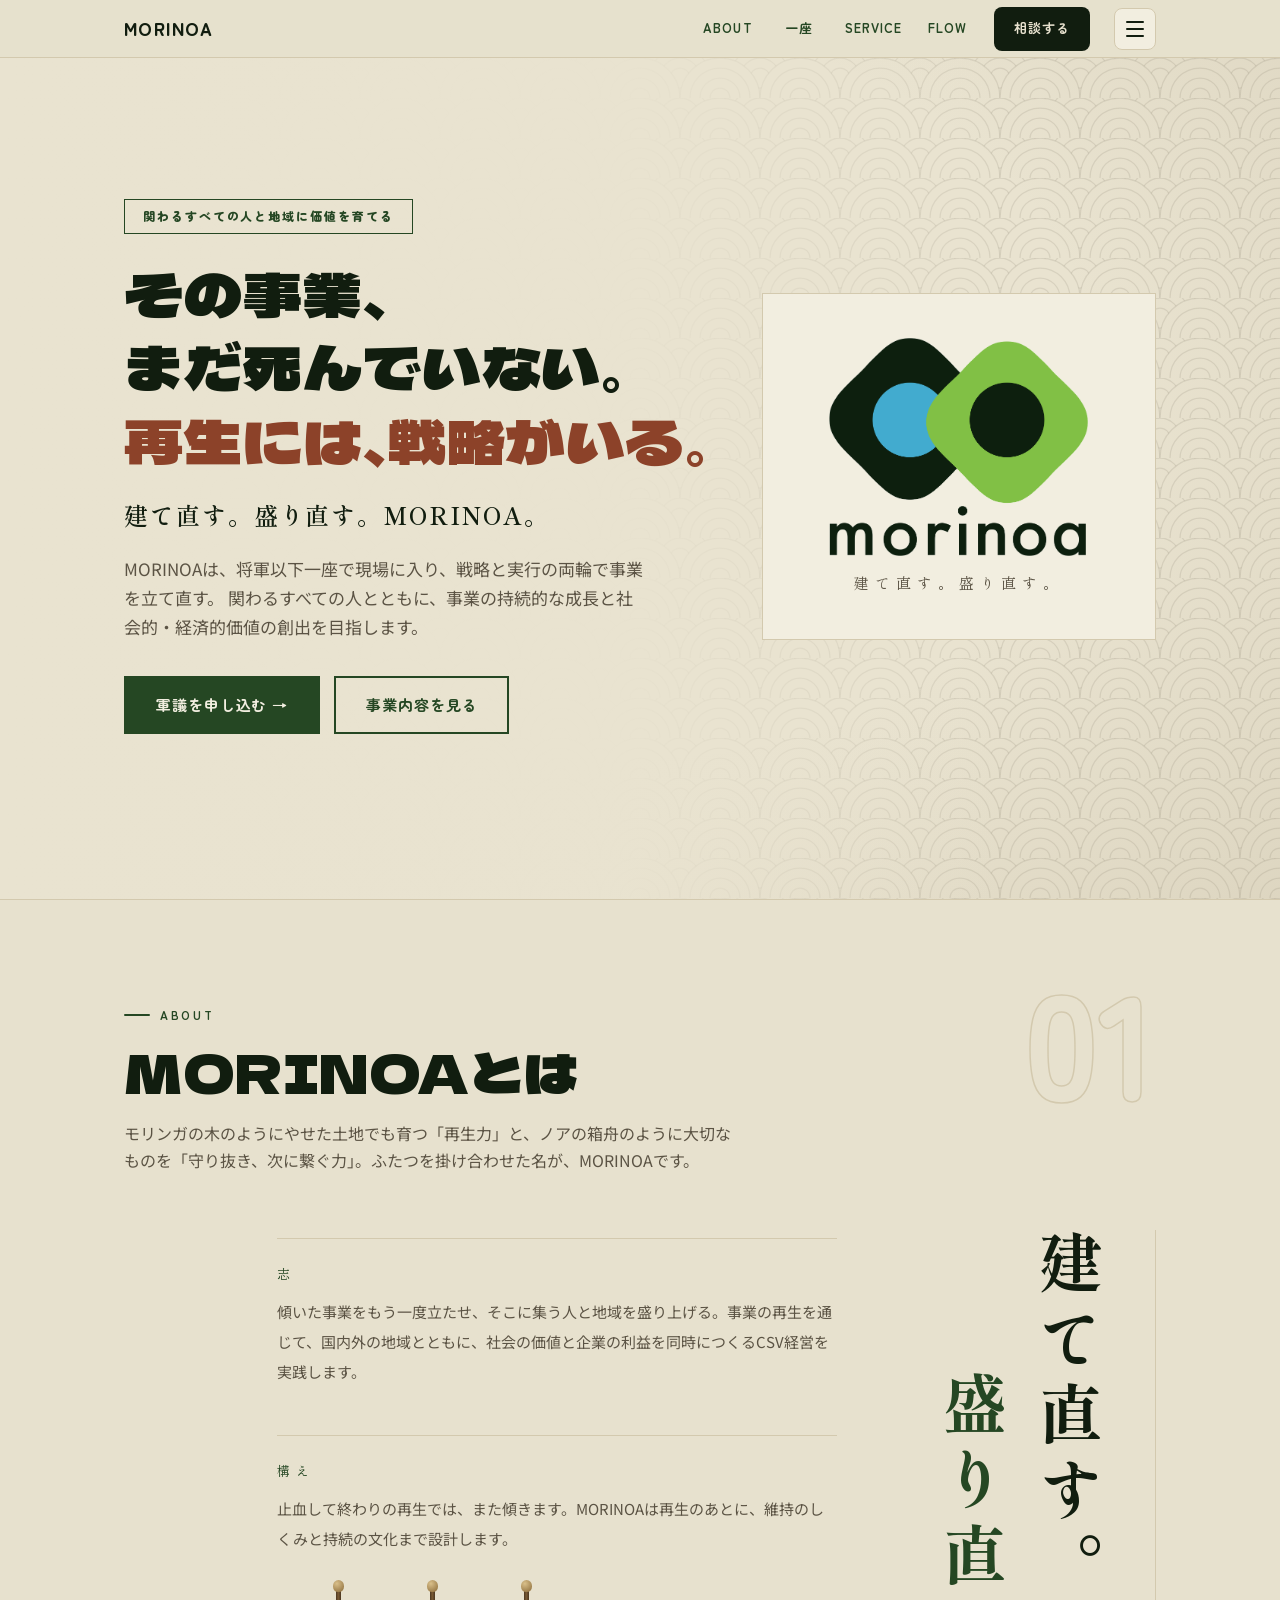
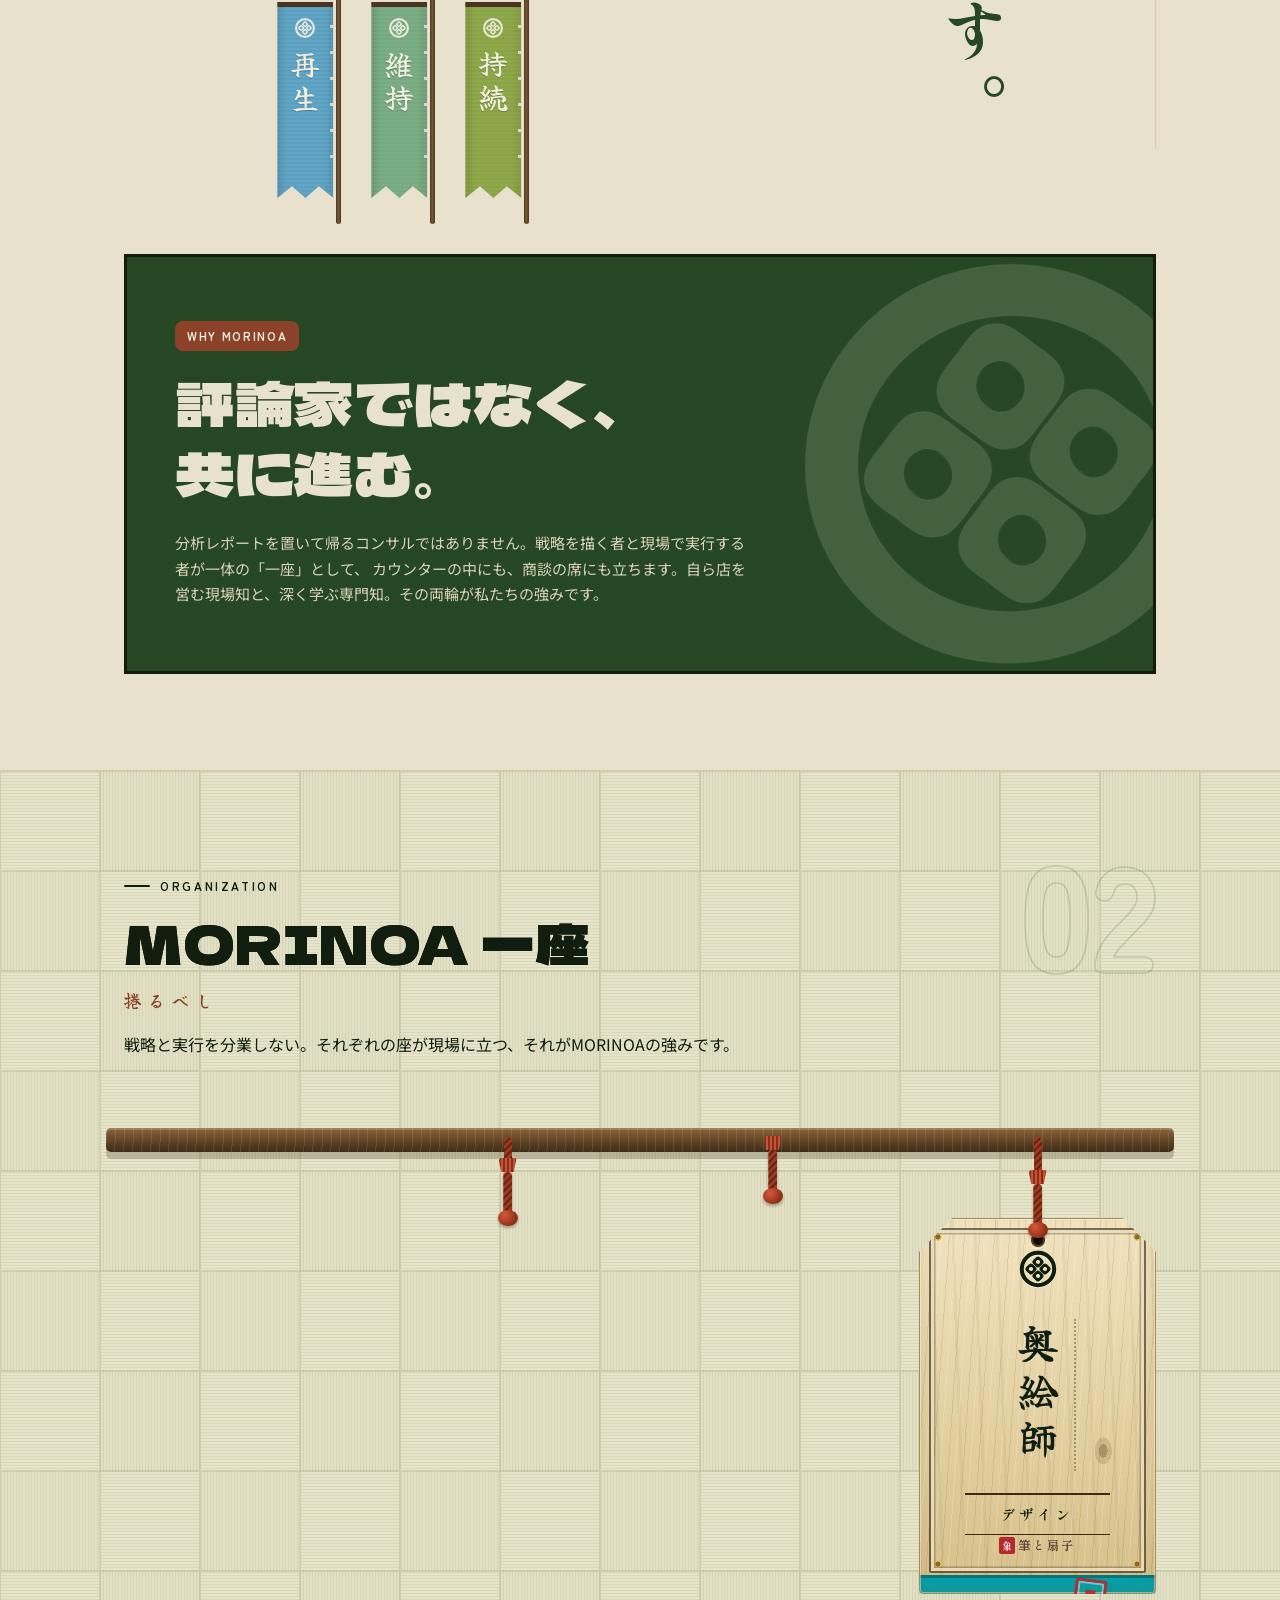
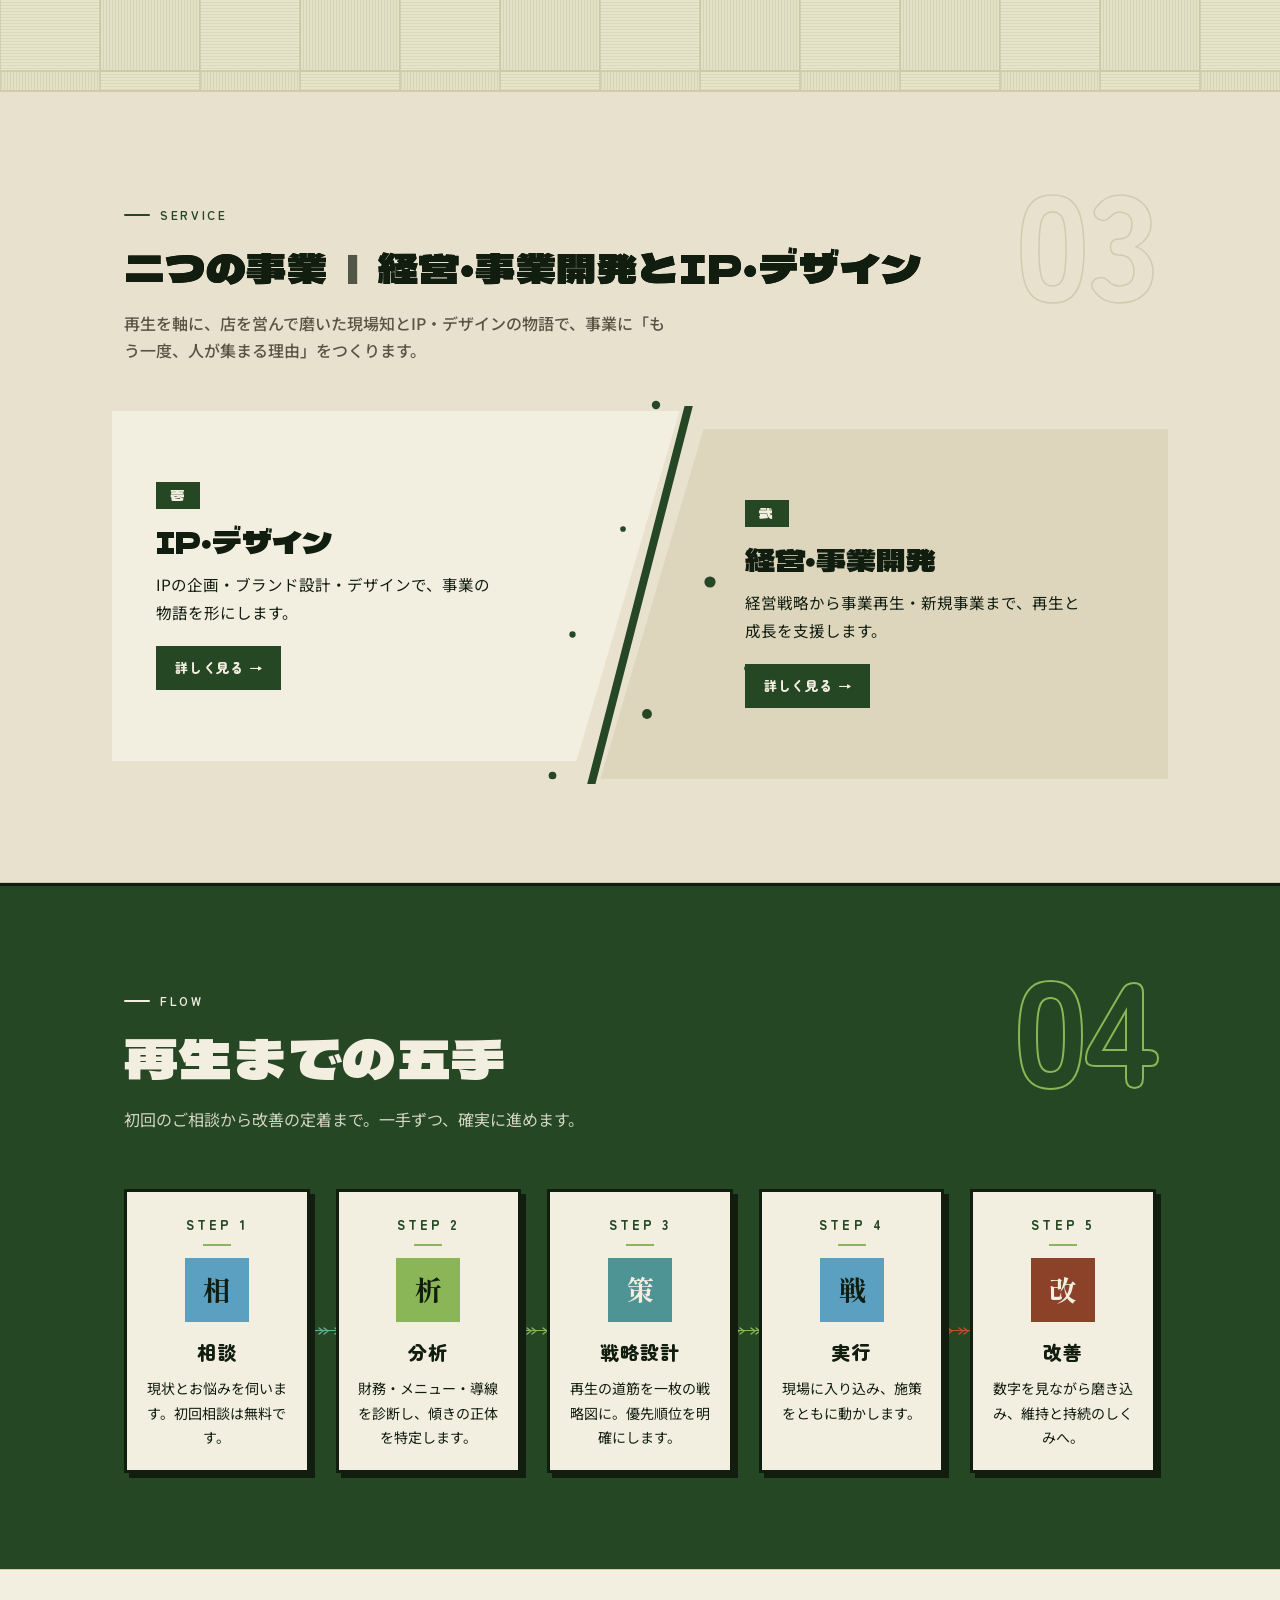
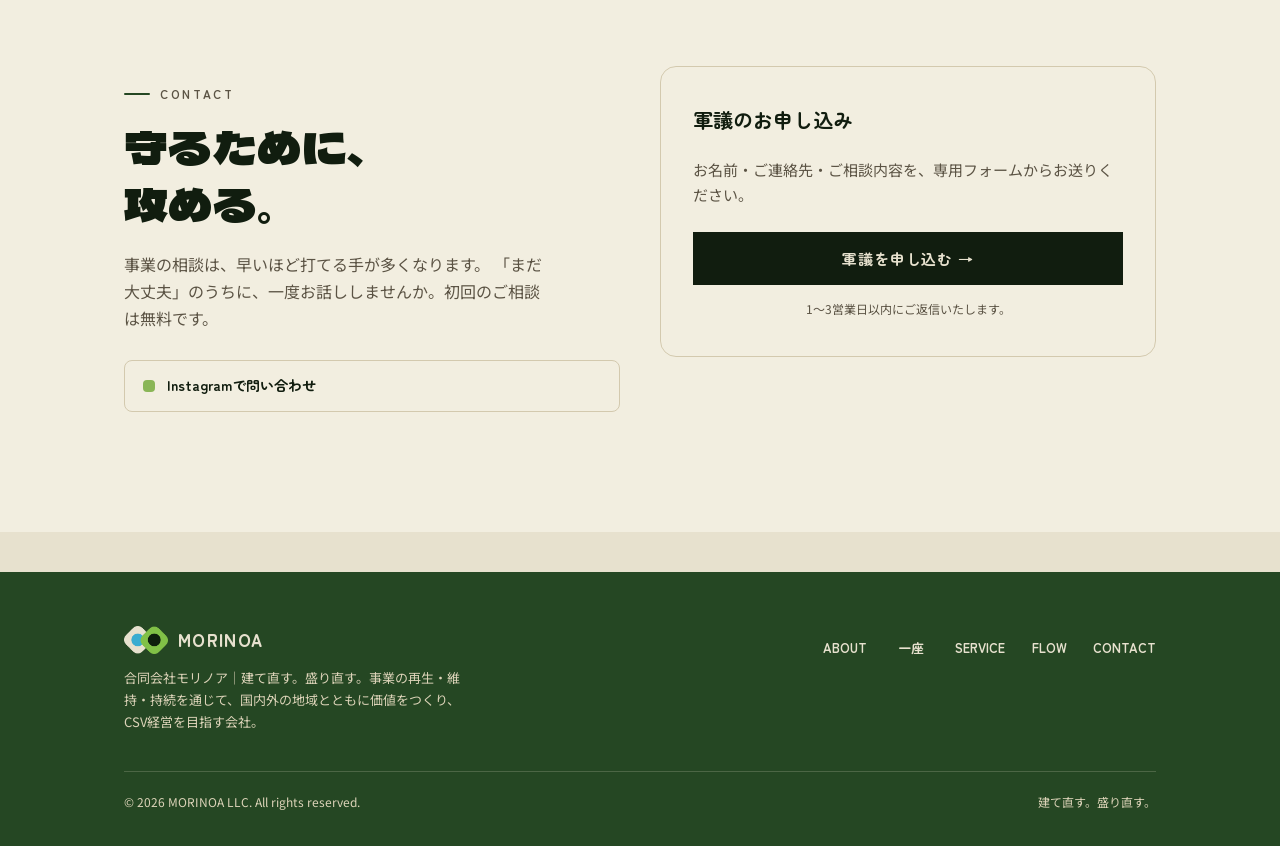
==== index.html @ 3ccbc32a "Top hero: tag shortened to one line, mobile text up 0.5cm Co-Authored-By: Claude Sonnet 5.5 <noreply" ====
<!DOCTYPE html>
<html lang="ja">
<head>
<meta charset="UTF-8">
<meta name="viewport" content="width=device-width, initial-scale=1.0">
<title>MORINOA｜建て直す。盛り直す。— 事業再生とCSV経営の一座</title>
<meta name="description" content="MORINOA（モリノア）は、事業の再生・維持・持続を通じて、国内外の地域とともに価値をつくり、CSV経営を目指す会社。経営・事業開発とIP・デザインの二つの事業を展開します。">
<link rel="canonical" href="https://morinoa.com/">
<meta property="og:type" content="website">
<meta property="og:site_name" content="MORINOA">
<meta property="og:locale" content="ja_JP">
<meta property="og:url" content="https://morinoa.com/">
<meta property="og:title" content="MORINOA｜建て直す。盛り直す。— 事業再生とCSV経営の一座">
<meta property="og:description" content="MORINOA（モリノア）は、事業の再生・維持・持続を通じて、国内外の地域とともに価値をつくり、CSV経営を目指す会社。経営・事業開発とIP・デザインの二つの事業を展開します。">
<meta property="og:image" content="https://morinoa.com/ogp.png">
<meta property="og:image:width" content="1200">
<meta property="og:image:height" content="630">
<meta property="og:image:alt" content="MORINOAのロゴ｜建て直す。盛り直す。">
<meta name="twitter:card" content="summary_large_image">
<meta name="twitter:title" content="MORINOA｜建て直す。盛り直す。— 事業再生とCSV経営の一座">
<meta name="twitter:description" content="MORINOA（モリノア）は、事業の再生・維持・持続を通じて、国内外の地域とともに価値をつくり、CSV経営を目指す会社。経営・事業開発とIP・デザインの二つの事業を展開します。">
<meta name="twitter:image" content="https://morinoa.com/ogp.png">
<link rel="icon" href="favicon.ico" sizes="any">
<link rel="icon" type="image/png" sizes="32x32" href="favicon-32.png">
<link rel="apple-touch-icon" href="apple-touch-icon.png">
<link rel="preconnect" href="https://fonts.googleapis.com">
<link rel="preconnect" href="https://fonts.gstatic.com" crossorigin>
<link href="https://fonts.googleapis.com/css2?family=Shippori+Mincho:wght@500;600;700;800&family=Zen+Maru+Gothic:wght@500;700;900&family=Noto+Sans+JP:wght@400;500;700&family=Yuji+Syuku&family=Dela+Gothic+One&display=swap" rel="stylesheet">
<link rel="stylesheet" href="css/style.css?v=20261029b">
<link rel="stylesheet" href="css/motion.css?v=20261029b">
<link rel="stylesheet" href="css/poster.css?v=20261109d">
<link rel="stylesheet" href="css/novel.css?v=20261109c">
<link rel="stylesheet" href="css/maku.css?v=20261109a">
<link rel="stylesheet" href="css/fuda.css?v=20261109c"><link rel="stylesheet" href="css/wapop.css?v=20261109z">
<script type="application/ld+json">
{
  "@context": "https://schema.org",
  "@graph": [
    {
      "@type": "Organization",
      "@id": "https://morinoa.com/#organization",
      "name": "MORINOA",
      "alternateName": ["合同会社モリノア", "MORINOA LLC", "モリノア"],
      "url": "https://morinoa.com/",
      "logo": "https://morinoa.com/morinoa_logo.png",
      "image": "https://morinoa.com/ogp.png",
      "slogan": "建て直す。盛り直す。",
      "description": "事業の再生・維持・持続を通じて、国内外の地域とともに価値をつくり、CSV経営を目指す会社。",
      "email": "info@morinoa.com",
      "sameAs": ["https://www.instagram.com/morinoa.ip/"],
      "contactPoint": {"@type": "ContactPoint", "contactType": "customer service", "url": "https://forms.gle/eSTg1UBF56mVySoMA", "availableLanguage": ["ja"]}
    },
    {
      "@type": "WebSite",
      "@id": "https://morinoa.com/#website",
      "url": "https://morinoa.com/",
      "name": "MORINOA",
      "inLanguage": "ja",
      "publisher": {"@id": "https://morinoa.com/#organization"}
    }
  ]
}
</script>
<style id="hero-fit">@media(min-width:821px){.hero{min-height:calc(100svh - 58px);display:flex;align-items:center;box-sizing:border-box;padding:0 0 24px;}.hero>*{width:100%;}header .nav{height:57px;}header.scrolled .nav{height:48px;}}@media(max-width:820px){.hero-grid>div:first-child{margin-top:-19px;}}.tag-br{display:none;}@media(max-width:820px){.tag-br{display:inline;}.hero-tag{letter-spacing:.06em;line-height:1.7;}}</style>
</head>
<body>
<svg width="0" height="0" style="position:absolute" aria-hidden="true" focusable="false"><defs>
<filter id="print" x="-4%" y="-6%" width="108%" height="112%" color-interpolation-filters="sRGB">
<feTurbulence type="fractalNoise" baseFrequency=".035" numOctaves="2" seed="3" result="warp"/>
<feDisplacementMap in="SourceGraphic" in2="warp" scale="4" xChannelSelector="R" yChannelSelector="G" result="rough"/>
<feTurbulence type="fractalNoise" baseFrequency=".9" numOctaves="1" seed="8" result="spk"/>
<feColorMatrix in="spk" type="matrix" values="0 0 0 0 0  0 0 0 0 0  0 0 0 0 0  14 0 0 0 -4.6" result="holes"/>
<feComposite in="rough" in2="holes" operator="in"/>
</filter></defs></svg>

<div class="rail" aria-hidden="true">建て直す。盛り直す。　MORINOA</div>

<!-- ============ HEADER ============ -->
<header>
  <div class="wrap nav">
    <a class="brand" href="#top" aria-label="MORINOA トップへ">
      <span class="brand-name">MORINOA</span>
    </a>
    <ul class="nav-links">
      <li><a href="#about">ABOUT</a></li>
      <li><a href="#org">一座</a></li>
      <li><a href="#service">SERVICE</a></li>
      <li><a href="#flow">FLOW</a></li>
      <li class="cta-li"><a class="nav-cta" href="#contact">相談する</a></li>
      <li class="menu-li"><button class="menu-btn" type="button" aria-label="メニューを開く" aria-expanded="false" aria-controls="site-menu"><span></span><span></span><span></span></button></li>
    </ul>
  </div>
  <nav class="site-menu" id="site-menu" aria-label="サイトメニュー" hidden>
    <div class="wrap site-menu-inner">
      <div class="menu-col">
        <p class="menu-head">MORINOA</p>
        <a href="#top">TOP</a>
        <a href="#about">MORINOAとは</a>
        <a href="#org">一座</a>
        <a href="#flow">再生までの五手</a>
        <a href="#contact">ご相談・お問い合わせ</a>
      </div>
      <div class="menu-col">
        <p class="menu-head">事業</p>
        <a href="service-ip.html"><span class="menu-num">壱</span>IP・デザイン</a>
        <a href="service-support.html"><span class="menu-num">弐</span>経営・事業開発</a>
      </div>
      <div class="menu-col">
        <p class="menu-head">つながる</p>
        <a href="https://forms.gle/eSTg1UBF56mVySoMA">軍議を申し込む →</a>
        <a href="https://www.instagram.com/morinoa.ip/" target="_blank" rel="noopener">Instagram</a>
      </div>
    </div>
  </nav>
</header>

<main id="top">

<!-- ============ HERO ============ -->
<section class="hero">
  <div class="wrap hero-grid">
    <div>
      <span class="hero-tag">関わるすべての人と地域に価値を育てる</span>
      <h1>その事業、<br>まだ死んでいない。<br><span class="em">再生には、戦略がいる。</span></h1>
      <p class="hero-motto">建て直す。盛り直す。MORINOA。</p>
      <p class="hero-sub">
        MORINOAは、将軍以下一座で現場に入り、戦略と実行の両輪で事業を立て直す。
        関わるすべての人とともに、事業の持続的な成長と社会的・経済的価値の創出を目指します。
      </p>
      <div class="hero-actions">
        <a class="btn btn-primary" href="#contact">軍議を申し込む →</a>
        <a class="btn btn-secondary" href="#service">事業内容を見る</a>
      </div>
    </div>
    <div class="hero-logo reveal">
      <!-- ▼▼ ロゴ差し替え箇所 ▼▼
           同じフォルダに「morinoa_logo.png」（.svg / .jpg でも可。その場合は下のsrcを変更）を
           置くと、自動でロゴ画像が表示されます。 -->
      <img class="logo-img" src="morinoa_logo.png" alt="MORINOA ロゴ"
           onerror="this.style.display='none';document.getElementById('logo-ph').style.display='flex';">
      <div id="logo-ph" class="logo-ph" style="display:none;">
        <span>ロゴ画像をここに配置<br><small>morinoa_logo.png を同じフォルダへ</small></span>
      </div>
      <!-- ▲▲ ロゴ差し替え箇所 ▲▲ -->
      <p class="hero-name-jp">建て直す。盛り直す。</p>
    </div>
  </div>
</section>
<!-- ▼ AIチャットボット設置予定（無料診断の代わりに質問に答える窓口） -->


<!-- ============ ABOUT ============ -->
<section id="about">
  <div class="wrap">
    <div class="sec-head">
      <p class="sec-label">ABOUT</p>
      <h2 class="sec-title">MORINOAとは</h2>
      <p class="sec-lead">モリンガの木のようにやせた土地でも育つ「再生力」と、ノアの箱舟のように大切なものを「守り抜き、次に繋ぐ力」。ふたつを掛け合わせた名が、MORINOAです。</p>
    </div>
    <div class="about-tate tate-right">
      <h3 class="tate-copy reveal" aria-label="建て直す。盛り直す。">
        <span>建て直す。</span><span>盛り直す。</span>
      </h3>
      <div class="tate-body">
        <div class="tate-block reveal">
          <p class="tate-kicker">志</p>
          <p>傾いた事業をもう一度立たせ、そこに集う人と地域を盛り上げる。事業の再生を通じて、国内外の地域とともに、社会の価値と企業の利益を同時につくるCSV経営を実践します。</p>
        </div>
        <div class="tate-block reveal">
          <p class="tate-kicker">構え</p>
          <p>止血して終わりの再生では、また傾きます。MORINOAは再生のあとに、維持のしくみと持続の文化まで設計します。</p>
          <ol class="tate-trio">
            <li><span class="hata"><i aria-hidden="true"></i><b>再生</b></span></li>
            <li><span class="hata"><i aria-hidden="true"></i><b>維持</b></span></li>
            <li><span class="hata"><i aria-hidden="true"></i><b>持続</b></span></li>
          </ol>
        </div>
      </div>
    </div>
    <div class="about-grid">
      <div class="card about-card card-dark why-card reveal">
        <div class="why-text">
          <div class="label-row"><span class="hanko">WHY MORINOA</span></div>
          <h3 style="color:var(--base);">評論家ではなく、<br>共に進む。</h3>
          <p class="caption" style="font-size:15px;">
            分析レポートを置いて帰るコンサルではありません。戦略を描く者と現場で実行する者が一体の「一座」として、
            カウンターの中にも、商談の席にも立ちます。自ら店を営む現場知と、深く学ぶ専門知。その両輪が私たちの強みです。
          </p>
        </div>
        <img class="why-kamon" src="kamon-cream.png" alt="MORINOAの家紋">
      </div>
    </div>
  </div>
</section>

<!-- ============ ORGANIZATION 一座 ============ -->
<section id="org" style="background:var(--cream);border-top:1px solid var(--line);border-bottom:1px solid var(--line);">
  <div class="wrap">
    <div class="sec-head">
      <p class="sec-label">ORGANIZATION</p>
      <h2 class="sec-title">MORINOA 一座</h2>
      <p class="mekuru">捲るべし</p>
      <p class="sec-lead">戦略と実行を分業しない。それぞれの座が現場に立つ、それがMORINOAの強みです。</p>
    </div>
    <div class="org-grid">

      <!-- 将軍：兜 -->
      <div class="org-card fuda has-back reveal" role="button" tabindex="0" aria-pressed="false" aria-label="将軍の名札。押すと本人の写真に切り替わります">
        <span class="fuda-himo" aria-hidden="true"></span>
        <div class="fuda-inner">
          <div class="fuda-face front">
            <img class="kamon" src="kamon.svg" alt="" aria-hidden="true">
            <div class="org-title">将軍</div>
            <div class="org-role">代表</div>
            <div class="org-item">兜</div>
          </div>
          <div class="fuda-face back">
            <!-- ▼ 本人の写真（宣材写真）：member-shogun.jpg を差し替え -->
            <img src="member-shogun.jpg" alt="将軍 西出 航一">
            <div class="fuda-name"><b>西出 航一</b><small>KOICHI NISHIDE</small></div>
          </div>
        </div>
      </div>

      <!-- 大老：軍配 -->
      <div class="org-card fuda has-back reveal" role="button" tabindex="0" aria-pressed="false" aria-label="大老の名札。押すと本人の写真に切り替わります">
        <span class="fuda-himo" aria-hidden="true"></span>
        <div class="fuda-inner">
          <div class="fuda-face front">
            <img class="kamon" src="kamon.svg" alt="" aria-hidden="true">
            <div class="org-title">大老</div>
            <div class="org-role">戦略</div>
            <div class="org-item">軍配</div>
          </div>
          <div class="fuda-face back">
            <!-- ▼ 本人の写真（宣材写真）：member-tairo.jpg を差し替え -->
            <img src="member-tairo.jpg" alt="大老 大家 颯">
            <div class="fuda-name"><b>大家 颯</b><small>SOU DAIKE</small></div>
          </div>
        </div>
      </div>

      <!-- 老中：印籠 -->
      <div class="org-card fuda reveal">
        <span class="fuda-himo" aria-hidden="true"></span>
        <div class="fuda-inner">
          <div class="fuda-face front">
            <img class="kamon" src="kamon.svg" alt="" aria-hidden="true">
            <div class="org-title">老中</div>
            <div class="org-role">分析</div>
            <div class="org-item">印籠</div>
          </div>
        </div>
      </div>

      <!-- 奥絵師：筆と扇子 -->
      <div class="org-card fuda reveal">
        <span class="fuda-himo" aria-hidden="true"></span>
        <div class="fuda-inner">
          <div class="fuda-face front">
            <img class="kamon" src="kamon.svg" alt="" aria-hidden="true">
            <div class="org-title">奥絵師</div>
            <div class="org-role">デザイン</div>
            <div class="org-item">筆と扇子</div>
          </div>
        </div>
      </div>

    </div>
  </div>
</section>

<!-- ============ SERVICE ============ -->
<section id="service" class="grain">
  <div class="wrap">
    <div class="sec-head">
      <p class="sec-label">SERVICE</p>
      <h2 class="sec-title">二つの事業<span class="bar-sep">｜</span><span class="nb">経営・事業開発と</span><span class="nb">IP・デザイン</span></h2>
      <p class="sec-lead">再生を軸に、店を営んで磨いた現場知とIP・デザインの物語で、事業に「もう一度、人が集まる理由」をつくります。</p>
    </div>
    <div class="slash">
      <a class="slash-card a" href="service-ip.html">
        <span class="svc-num" aria-label="01">壱</span>
        <h3>IP・デザイン</h3>
        <p>IPの企画・ブランド設計・デザインで、事業の物語を形にします。</p>
        <span class="svc-more">詳しく見る →</span>
      </a>
      <a class="slash-card b" href="service-support.html">
        <span class="svc-num" aria-label="02">弐</span>
        <h3>経営・事業開発</h3>
        <p>経営戦略から事業再生・新規事業まで、再生と成長を支援します。</p>
        <span class="svc-more">詳しく見る →</span>
      </a>
      <svg class="slash-cut" viewBox="0 0 100 100" preserveAspectRatio="none" aria-hidden="true"><path d="M55 -3 L45 103" pathLength="100"/></svg>
      <i class="drop d1"></i><i class="drop d2"></i><i class="drop d3"></i><i class="drop d4"></i><i class="drop d5"></i><i class="drop d6"></i><i class="drop d7"></i>
    </div>
  </div>
</section>

<!-- ============ FLOW ============ -->
<section id="flow">
  <div class="wrap">
    <div class="sec-head">
      <p class="sec-label">FLOW</p>
      <h2 class="sec-title">再生までの五手</h2>
      <p class="sec-lead">初回のご相談から改善の定着まで。一手ずつ、確実に進めます。</p>
    </div>
    <div class="flow-grid">
      <div class="step reveal">
        <span class="step-num">STEP 1</span>
        <div class="step-kanji">相</div>
        <h3>相談</h3>
        <p>現状とお悩みを伺います。初回相談は無料です。</p>
      </div>
      <div class="step reveal">
        <span class="step-num">STEP 2</span>
        <div class="step-kanji">析</div>
        <h3>分析</h3>
        <p>財務・メニュー・導線を診断し、傾きの正体を特定します。</p>
      </div>
      <div class="step reveal">
        <span class="step-num">STEP 3</span>
        <div class="step-kanji">策</div>
        <h3>戦略設計</h3>
        <p>再生の道筋を一枚の戦略図に。優先順位を明確にします。</p>
      </div>
      <div class="step reveal">
        <span class="step-num">STEP 4</span>
        <div class="step-kanji">戦</div>
        <h3>実行</h3>
        <p>現場に入り込み、施策をともに動かします。</p>
      </div>
      <div class="step reveal">
        <span class="step-num">STEP 5</span>
        <div class="step-kanji">改</div>
        <h3>改善</h3>
        <p>数字を見ながら磨き込み、維持と持続のしくみへ。</p>
      </div>
    </div>
  </div>
</section>

<!-- ============ CONTACT ============ -->
<section id="contact" class="contact" style="background:var(--cream);border-top:1px solid var(--line);">
  <div class="wrap contact-grid">
    <div class="contact-copy">
      <p class="sec-label">CONTACT</p>
      <h2 class="display">守るために、<br>攻める。</h2>
      <p>
        事業の相談は、早いほど打てる手が多くなります。
        「まだ大丈夫」のうちに、一度お話ししませんか。初回のご相談は無料です。
      </p>
      <div class="socials">
        <a class="social" href="https://www.instagram.com/morinoa.ip/" target="_blank" rel="noopener" aria-label="Instagramで問い合わせ"><span class="dot"></span>Instagramで問い合わせ</a>
      </div>
    </div>
    <div class="form-card reveal">
      <p class="h3">軍議のお申し込み</p>
      <p style="color:var(--sub);font-size:15px;margin-bottom:24px;">お名前・ご連絡先・ご相談内容を、専用フォームからお送りください。</p>
      <!-- ▼ GoogleフォームのURLに差し替え -->
      <a class="btn btn-primary" id="gunji-form" href="https://forms.gle/eSTg1UBF56mVySoMA">軍議を申し込む →</a>
      <p class="form-note">1〜3営業日以内にご返信いたします。</p>
    </div>
  </div>
</section>

</main>

<!-- ============ FOOTER ============ -->
<footer>
  <div class="wrap">
    <div class="foot-grid">
      <div>
        <div class="foot-brand">
          <img src="logo-mark-light.png" alt="" aria-hidden="true">
          <span>MORINOA</span>
        </div>
        <p class="foot-copy">合同会社モリノア｜建て直す。盛り直す。事業の再生・維持・持続を通じて、国内外の地域とともに価値をつくり、CSV経営を目指す会社。</p>
      </div>
      <ul class="foot-links">
        <li><a href="#about">ABOUT</a></li>
        <li><a href="#org">一座</a></li>
        <li><a href="#service">SERVICE</a></li>
        <li><a href="#flow">FLOW</a></li>
        <li><a href="#contact">CONTACT</a></li>
      </ul>
    </div>
    <div class="foot-bottom">
      <span>© 2026 MORINOA LLC. All rights reserved.</span>
      <span>建て直す。盛り直す。</span>
    </div>
  </div>
</footer>

<script src="js/train.js?v=20261109a"></script>
<script src="js/main.js?v=20261029b"></script>
<script src="js/motion.js?v=20261029b"></script>
<script src="js/hero-rubber.js?v=20261109c"></script>
</body>
</html>
---- css/style.css ----
/* ============================================================
   MORINOA Design System Ver.0.1
   base #E7E1CE / cream #F2EEE0 / ink #111D0F
   avocado #8AB657 / sora #5BA0C1 / shu #8C4229 (限定使用)
   forest #254723 / teal #4E9495 / sub #5B5344
   line #D3C9AE / sand #DCD3B8
   ============================================================ */
:root{
  --base:#E7E1CE;
  --cream:#F2EEE0;
  --ink:#111D0F;
  --avocado:#8AB657;
  --sora:#5BA0C1;
  --sub:#5B5344;
  --forest:#254723;
  --teal:#4E9495;
  --shu:#8C4229;
  --line:#D3C9AE;
  --sand:#DCD3B8;
  --mincho:'Shippori Mincho',serif;
  --maru:'Zen Maru Gothic',sans-serif;
  --sans:'Noto Sans JP',sans-serif;
}
*{margin:0;padding:0;box-sizing:border-box;}
html{scroll-behavior:smooth;}
body{
  background:var(--base);
  color:var(--ink);
  font-family:var(--sans);
  font-size:16px;
  line-height:1.7;
  -webkit-font-smoothing:antialiased;
}
/* 茶殻再生紙のグレイン質感 */
body::before{
  content:"";
  position:fixed;inset:0;
  pointer-events:none;
  z-index:0;
  opacity:.05;
  background-image:url("data:image/svg+xml,%3Csvg xmlns='http://www.w3.org/2000/svg' width='160' height='160'%3E%3Cfilter id='n'%3E%3CfeTurbulence type='fractalNoise' baseFrequency='0.9' numOctaves='2'/%3E%3C/filter%3E%3Crect width='160' height='160' filter='url(%23n)' opacity='1'/%3E%3C/svg%3E");
}
main,header,footer{position:relative;z-index:1;}
a{color:inherit;text-decoration:none;}
img,svg{max-width:100%;display:block;}
.wrap{max-width:1080px;margin:0 auto;padding:0 24px;}

/* ---------- Typography ---------- */
h1,h2,.display{font-family:var(--mincho);line-height:1.3;}
.display{font-size:clamp(34px,5.5vw,56px);font-weight:700;letter-spacing:.04em;}
.h3{font-family:var(--maru);font-size:20px;font-weight:700;}
.caption{font-size:13px;color:var(--sub);}

/* ---------- 共通セクション ---------- */
section{padding:96px 0;}
.sec-head{margin-bottom:56px;}
.sec-label{
  display:inline-flex;align-items:center;gap:10px;
  font-family:var(--maru);font-size:12px;font-weight:700;
  letter-spacing:.22em;color:var(--forest);
  margin-bottom:14px;
}
.sec-label::before{content:"";width:26px;height:2px;background:var(--avocado);border-radius:2px;}
.sec-title{font-family:var(--mincho);font-size:clamp(26px,3.4vw,36px);font-weight:600;letter-spacing:.06em;}
.sec-lead{margin-top:16px;max-width:620px;color:var(--sub);}

/* ---------- Header ---------- */
header{
  position:sticky;top:0;z-index:50;
  background:rgba(231,225,206,.92);
  backdrop-filter:blur(8px);
  border-bottom:1px solid var(--line);
}
.nav{display:flex;align-items:center;justify-content:space-between;height:68px;}
.brand{display:flex;align-items:center;gap:10px;}
.brand svg{width:38px;height:38px;}
.brand-name{font-family:var(--maru);font-weight:900;font-size:18px;letter-spacing:.08em;}
.nav-links{display:flex;gap:24px;align-items:center;list-style:none;}
.nav-links a{font-family:var(--maru);font-size:13px;font-weight:700;letter-spacing:.08em;color:var(--forest);}
.nav-links a:hover{color:var(--avocado);}
.nav-cta{
  background:var(--ink);color:var(--base)!important;
  padding:9px 20px;border-radius:8px;
}
.nav-cta:hover{background:var(--forest);color:var(--base)!important;}
@media(max-width:880px){.nav-links li:not(.cta-li){display:none;}}

/* ---------- Hero (Type A) ---------- */
.hero{padding:110px 0 90px;overflow:hidden;position:relative;}
.hero-grid{display:grid;grid-template-columns:1.2fr .8fr;gap:48px;align-items:center;}
@media(max-width:820px){.hero-grid{grid-template-columns:1fr;}}
.hero-tag{
  display:inline-block;background:var(--sand);
  border-radius:999px;padding:6px 18px;
  font-family:var(--maru);font-size:12px;font-weight:700;letter-spacing:.16em;
  color:var(--forest);margin-bottom:22px;
}
.hero h1{font-size:clamp(26px,3.6vw,40px);font-weight:700;letter-spacing:.03em;line-height:1.5;white-space:nowrap;}
@media(max-width:480px){.hero h1{font-size:clamp(22px,7vw,30px);white-space:normal;}}
.hero h1 .em{color:var(--forest);}
.hero-motto{
  margin-top:18px;
  font-family:var(--mincho);font-size:clamp(18px,2.4vw,24px);font-weight:600;
  letter-spacing:.08em;color:var(--forest);
}
.hero-sub{margin-top:20px;font-size:17px;color:var(--sub);max-width:520px;}
.hero-sub strong{color:var(--ink);font-weight:700;}
.hero-actions{margin-top:34px;display:flex;gap:14px;flex-wrap:wrap;}
.btn{
  display:inline-flex;align-items:center;gap:8px;
  font-family:var(--maru);font-weight:700;font-size:15px;letter-spacing:.06em;
  padding:14px 30px;border-radius:8px;transition:.2s ease;border:none;cursor:pointer;
}
.btn-primary{background:var(--ink);color:var(--base);}
.btn-primary:hover{background:var(--forest);transform:translateY(-2px);}
.btn-secondary{border:1.5px solid var(--avocado);color:var(--forest);background:transparent;}
.btn-secondary:hover{background:var(--avocado);color:var(--cream);}
.hero-logo{
  background:var(--cream);border:1px solid var(--line);border-radius:16px;
  padding:44px 34px;text-align:center;
}
.hero-logo .logo-img{width:min(280px,80%);margin:0 auto;}
.logo-ph{
  width:min(280px,80%);aspect-ratio:4/3;margin:0 auto;
  align-items:center;justify-content:center;text-align:center;
  border:2px dashed var(--line);border-radius:12px;
  font-family:var(--maru);font-size:14px;font-weight:700;color:var(--sub);
}
.logo-ph small{font-size:11px;font-weight:500;}
.hero-name-jp{margin-top:14px;font-family:var(--mincho);font-size:15px;letter-spacing:.4em;color:var(--sub);}

/* ---------- 診断バナー ---------- */
.diag{padding:0;}
.diag-inner{
  background:var(--forest);color:var(--base);
  border-radius:16px;padding:34px 40px;
  display:flex;align-items:center;justify-content:space-between;gap:24px;flex-wrap:wrap;
}
.diag-title{font-family:var(--mincho);font-size:clamp(19px,2.4vw,24px);font-weight:600;letter-spacing:.05em;}
.diag-meta{display:flex;gap:10px;margin-top:10px;}
.pill{
  background:var(--avocado);color:var(--ink);
  border-radius:999px;padding:4px 14px;
  font-family:var(--maru);font-size:12px;font-weight:700;letter-spacing:.08em;
}
.pill.sora{background:var(--sora);color:var(--cream);}
.diag .btn-primary{background:var(--base);color:var(--forest);}
.diag .btn-primary:hover{background:var(--cream);}

/* ---------- Cards ---------- */
.card{
  background:var(--cream);border:1px solid var(--line);border-radius:8px;
  padding:30px 28px;
}
.card-accent{border-left:4px solid var(--avocado);}
.card-dark{background:var(--forest);border-color:var(--forest);color:var(--base);}
.card-dark .caption{color:var(--sand);}

/* ---------- About ---------- */
.about-grid{display:grid;grid-template-columns:repeat(2,1fr);gap:22px;}
@media(max-width:820px){.about-grid{grid-template-columns:1fr;}}
.about-card .label-row{display:flex;align-items:center;gap:10px;margin-bottom:14px;}
.badge-pop{
  border-radius:999px;padding:4px 14px;
  font-family:var(--maru);font-size:12px;font-weight:700;letter-spacing:.1em;
}
.badge-avocado{background:var(--avocado);color:var(--ink);}
.badge-sora{background:var(--sora);color:var(--cream);}
.badge-tag{background:var(--sand);color:var(--sub);border-radius:999px;padding:4px 14px;font-family:var(--maru);font-size:12px;font-weight:700;}
.about-card h3{font-family:var(--mincho);font-size:22px;font-weight:600;margin-bottom:12px;}
.about-card p{color:var(--sub);font-size:15px;}
.about-card p strong{color:var(--ink);}
.trio{display:flex;gap:12px;margin-top:18px;flex-wrap:wrap;}
.trio-item{
  flex:1;min-width:120px;text-align:center;
  background:var(--base);border:1px solid var(--line);border-radius:8px;padding:16px 10px;
}
.trio-item .kanji{font-family:var(--mincho);font-size:26px;font-weight:700;color:var(--forest);}
.trio-item .en{font-family:var(--maru);font-size:11px;font-weight:700;letter-spacing:.14em;color:var(--teal);margin-top:4px;}

/* 判子バッジ（Shu — ここぞ限定） */
.hanko{
  display:inline-block;background:var(--shu);color:var(--cream);
  border-radius:8px;padding:5px 12px;
  font-family:var(--maru);font-size:12px;font-weight:700;letter-spacing:.14em;
}

/* ---------- Organization 一座 ---------- */
.org-grid{display:grid;grid-template-columns:repeat(4,1fr);gap:20px;}
@media(max-width:920px){.org-grid{grid-template-columns:repeat(2,1fr);}}
@media(max-width:560px){.org-grid{grid-template-columns:1fr;}}
.org-card{
  background:var(--cream);border:1px solid var(--line);border-radius:8px;
  padding:28px 22px;text-align:center;
  display:block;transition:transform .2s ease,box-shadow .2s ease,border-color .2s ease;
}
a.org-card:hover{
  transform:translateY(-4px);
  border-color:var(--avocado);
  box-shadow:0 10px 24px rgba(17,29,15,.08);
}
.org-icon{
  width:104px;height:104px;margin:0 auto 18px;
  display:flex;align-items:center;justify-content:center;
  background:var(--base);border:1px solid var(--line);border-radius:50%;
  overflow:hidden;
}
.org-icon svg{width:56px;height:56px;}
/* 各役職のIPイラスト（画像があれば線画アイコンの代わりに表示） */
.org-icon .ip-img{width:100%;height:100%;object-fit:cover;border-radius:50%;}
.org-title{font-family:var(--mincho);font-size:24px;font-weight:700;letter-spacing:.1em;}
.org-yomi{font-family:var(--maru);font-size:11px;font-weight:700;letter-spacing:.2em;color:var(--teal);margin-top:2px;}
.org-role{
  display:inline-block;margin-top:12px;
  background:var(--sand);color:var(--forest);
  border-radius:999px;padding:4px 14px;
  font-family:var(--maru);font-size:12px;font-weight:700;letter-spacing:.06em;
}
.org-item{
  margin-top:12px;font-family:var(--maru);font-size:12px;font-weight:700;
  color:var(--sub);letter-spacing:.08em;
}
.org-desc{margin-top:10px;font-size:14px;color:var(--sub);text-align:left;}

/* ---------- Service ---------- */
.service-grid{display:grid;grid-template-columns:repeat(2,1fr);gap:26px;max-width:920px;margin:0 auto;}
@media(max-width:920px){.service-grid{grid-template-columns:1fr;}}
.svc{
  position:relative;padding-top:34px;
  display:block;transition:transform .2s ease,box-shadow .2s ease,border-color .2s ease;
}
.svc:hover{
  transform:translateY(-4px);
  border-color:var(--avocado);
  box-shadow:0 10px 24px rgba(17,29,15,.08);
}
.svc-num{
  position:absolute;top:-16px;left:24px;
  font-family:var(--maru);font-weight:900;font-size:14px;letter-spacing:.1em;
  background:var(--ink);color:var(--base);
  border-radius:8px;padding:5px 14px;
}
.svc h3{font-family:var(--mincho);font-size:20px;font-weight:600;margin-bottom:6px;}
.svc .en{font-family:var(--maru);font-size:11px;font-weight:700;letter-spacing:.16em;color:var(--teal);margin-bottom:6px;}
.svc .lead-role{
  display:inline-block;margin-bottom:12px;
  font-family:var(--maru);font-size:12px;font-weight:700;
  color:var(--forest);background:var(--sand);border-radius:999px;padding:3px 12px;
}
.svc p{color:var(--sub);font-size:15px;}
.svc ul{margin-top:14px;list-style:none;}
.svc li{
  position:relative;padding-left:20px;font-size:14px;color:var(--ink);margin-top:7px;
}
.svc li::before{
  content:"";position:absolute;left:0;top:9px;
  width:9px;height:9px;border-radius:3px;background:var(--avocado);
}
.svc:nth-child(even) li::before{background:var(--sora);}

/* ---------- Case ---------- */
.case-grid{display:grid;grid-template-columns:repeat(3,1fr);gap:22px;}
@media(max-width:920px){.case-grid{grid-template-columns:1fr;}}
.case-card h3{font-family:var(--mincho);font-size:18px;font-weight:600;margin:14px 0 16px;min-height:2.6em;}
.ba{display:grid;grid-template-columns:1fr auto 1fr;gap:8px;align-items:center;}
.ba-col{background:var(--base);border:1px solid var(--line);border-radius:8px;padding:14px 10px;text-align:center;}
.ba-col.after{background:var(--forest);border-color:var(--forest);color:var(--base);}
.ba-label{font-family:var(--maru);font-size:11px;font-weight:700;letter-spacing:.14em;color:var(--sub);}
.ba-col.after .ba-label{color:var(--avocado);}
.ba-value{font-family:var(--maru);font-weight:900;font-size:19px;margin-top:4px;}
.ba-arrow{font-family:var(--maru);font-weight:900;color:var(--avocado);font-size:18px;}
.case-desc{margin-top:16px;font-size:14px;color:var(--sub);}
.coming-illust{
  background:var(--base);border:1px solid var(--line);border-radius:8px;
  padding:12px 10px 6px;
}

/* ---------- Flow (Type D) ---------- */
.flow-grid{display:grid;grid-template-columns:repeat(5,1fr);gap:14px;}
@media(max-width:920px){.flow-grid{grid-template-columns:1fr;}}
.step{
  background:var(--cream);border:1px solid var(--line);border-radius:8px;
  padding:24px 18px;text-align:center;position:relative;
}
.step-kanji{
  width:56px;height:56px;margin:0 auto 14px;
  display:flex;align-items:center;justify-content:center;
  color:var(--cream);border-radius:50%;
  font-family:var(--mincho);font-size:24px;font-weight:700;
}
/* ロゴの空色 → 抹茶の緑へ、一手ずつ移り変わるグラデーション */
.step:nth-child(1) .step-kanji{background:#5BA0C1;}
.step:nth-child(2) .step-kanji{background:#68A5A0;}
.step:nth-child(3) .step-kanji{background:#75A97F;}
.step:nth-child(4) .step-kanji{background:#80A75F;}
.step:nth-child(5) .step-kanji{background:#8AA344;}
.step h3{font-family:var(--maru);font-size:16px;font-weight:700;margin-bottom:8px;}
.step p{font-size:13px;color:var(--sub);}
.step .step-num{
  position:absolute;top:12px;left:14px;
  font-family:var(--maru);font-size:11px;font-weight:700;color:var(--sand);
}

/* ---------- Contact ---------- */
.contact{padding-bottom:120px;}
.contact-grid{display:grid;grid-template-columns:1fr 1fr;gap:40px;align-items:start;}
@media(max-width:820px){.contact-grid{grid-template-columns:1fr;}}
.contact-copy .display{font-size:clamp(28px,4vw,44px);}
.contact-copy p{margin-top:18px;color:var(--sub);max-width:420px;}
.socials{margin-top:28px;display:flex;flex-direction:column;gap:12px;}
.social{
  display:flex;align-items:center;gap:12px;
  background:var(--cream);border:1px solid var(--line);border-radius:8px;
  padding:13px 18px;font-family:var(--maru);font-weight:700;font-size:14px;
  transition:.2s;
}
.social:hover{border-color:var(--avocado);transform:translateX(4px);}
.social .dot{width:12px;height:12px;border-radius:4px;background:var(--avocado);}
.social:nth-child(2) .dot{background:var(--sora);}
.social:nth-child(3) .dot{background:var(--teal);}
.form-card{background:var(--cream);border:1px solid var(--line);border-radius:16px;padding:36px 32px;}
.form-card .h3{margin-bottom:20px;}
.field{margin-bottom:18px;}
.field label{
  display:block;font-family:var(--maru);font-size:13px;font-weight:700;
  letter-spacing:.08em;color:var(--forest);margin-bottom:7px;
}
.field input,.field textarea{
  width:100%;background:var(--base);
  border:1px solid var(--line);border-radius:8px;
  padding:13px 15px;font-family:var(--sans);font-size:15px;color:var(--ink);
}
.field input:focus,.field textarea:focus{outline:2px solid var(--avocado);border-color:var(--avocado);}
.field textarea{min-height:120px;resize:vertical;}
.form-card .btn{width:100%;justify-content:center;}
.form-note{margin-top:14px;font-size:12px;color:var(--sub);text-align:center;}

/* ---------- Footer ---------- */
footer{
  background:var(--forest);color:var(--sand);
  padding:54px 0 34px;margin-top:40px;
}
.foot-grid{display:flex;justify-content:space-between;gap:30px;flex-wrap:wrap;align-items:flex-start;}
.foot-brand{display:flex;align-items:center;gap:10px;}
.foot-brand svg{width:34px;height:34px;}
.foot-brand span{font-family:var(--maru);font-weight:900;font-size:17px;letter-spacing:.08em;color:var(--base);}
.foot-copy{margin-top:12px;font-size:13px;max-width:340px;}
.foot-links{display:flex;gap:22px;list-style:none;flex-wrap:wrap;}
.foot-links a{font-family:var(--maru);font-size:13px;font-weight:700;color:var(--base);}
.foot-links a:hover{color:var(--avocado);}
.foot-bottom{
  margin-top:38px;padding-top:20px;border-top:1px solid rgba(231,225,206,.2);
  display:flex;justify-content:space-between;gap:14px;flex-wrap:wrap;
  font-size:12px;
}

/* ---------- Reveal motion ---------- */
.reveal{opacity:0;transform:translateY(20px);transition:opacity .5s ease,transform .5s ease;}
.reveal.show{opacity:1;transform:translateY(0);}

/* ---------- Service Detail Pages ---------- */
.breadcrumb{
  display:flex;align-items:center;gap:8px;
  font-family:var(--maru);font-size:12px;font-weight:700;color:var(--sub);
  padding:22px 24px 0;
}
.breadcrumb a{color:var(--forest);}
.breadcrumb a:hover{color:var(--avocado);}
.detail-hero{padding:40px 0 70px;}
.detail-hero .svc-num{position:static;display:inline-block;margin-bottom:18px;}
.detail-hero h1{
  font-family:var(--mincho);font-weight:700;letter-spacing:.04em;line-height:1.5;
  font-size:clamp(28px,4vw,44px);
}
.detail-hero .en{
  margin-top:10px;font-family:var(--maru);font-size:13px;font-weight:700;
  letter-spacing:.18em;color:var(--teal);
}
.detail-hero .lead-role{
  display:inline-block;margin-top:16px;
  font-family:var(--maru);font-size:12px;font-weight:700;
  color:var(--forest);background:var(--sand);border-radius:999px;padding:4px 14px;
}
.detail-hero .lead{margin-top:22px;font-size:17px;color:var(--sub);max-width:640px;}
.detail-hero .lead strong{color:var(--ink);}

.detail-block{padding:70px 0;}
.detail-block + .detail-block{border-top:1px solid var(--line);}
.detail-block h2.sec-title{margin-bottom:24px;}

.feature-grid{display:grid;grid-template-columns:repeat(3,1fr);gap:20px;}
@media(max-width:920px){.feature-grid{grid-template-columns:1fr;}}
.feature-card{
  background:var(--cream);border:1px solid var(--line);border-radius:8px;
  padding:26px 24px;
}
.feature-card .num{
  font-family:var(--maru);font-weight:900;font-size:13px;color:var(--teal);
  letter-spacing:.1em;
}
.feature-card h3{
  font-family:var(--mincho);font-size:19px;font-weight:600;margin:8px 0 10px;
}
.feature-card p{font-size:14px;color:var(--sub);}

.detail-flow{display:flex;flex-direction:column;gap:0;}
.detail-flow-item{
  display:flex;gap:20px;padding:22px 0;
  border-bottom:1px solid var(--line);
}
.detail-flow-item:last-child{border-bottom:none;}
.detail-flow-num{
  flex:none;width:44px;height:44px;border-radius:50%;
  background:var(--forest);color:var(--base);
  display:flex;align-items:center;justify-content:center;
  font-family:var(--maru);font-weight:900;font-size:15px;
}
.detail-flow-body h3{font-family:var(--maru);font-size:16px;font-weight:700;margin-bottom:6px;}
.detail-flow-body p{font-size:14px;color:var(--sub);}

.lead-card{
  display:flex;align-items:center;gap:18px;
  background:var(--forest);color:var(--base);
  border-radius:16px;padding:26px 30px;
}
.lead-card .org-icon{
  width:64px;height:64px;background:var(--base);border:none;flex:none;
}
.lead-card .org-icon svg{width:36px;height:36px;}
.lead-card p{font-size:14px;color:var(--sand);margin-top:4px;}
.lead-card h3{font-family:var(--mincho);font-size:18px;font-weight:700;}

.detail-cta{
  background:var(--forest);color:var(--base);
  border-radius:16px;padding:44px 40px;text-align:center;
}
.detail-cta h2{font-family:var(--mincho);font-size:clamp(22px,3vw,30px);font-weight:600;}
.detail-cta p{margin-top:12px;color:var(--sand);}
.detail-cta .hero-actions{justify-content:center;margin-top:26px;}

.svc-more{
  display:inline-flex;align-items:center;gap:6px;margin-top:16px;
  font-family:var(--maru);font-size:13px;font-weight:700;color:var(--forest);
  transition:gap .2s ease,color .2s ease;
}
.svc:hover .svc-more{color:var(--avocado);gap:10px;}

/* ---------- Member Profile Pages ---------- */
.member-hero{padding:40px 0 70px;}
.member-hero-grid{display:grid;grid-template-columns:auto 1fr;gap:36px;align-items:center;}
@media(max-width:640px){.member-hero-grid{grid-template-columns:1fr;text-align:center;}}
.member-photo{
  width:148px;height:148px;border-radius:50%;flex:none;
  background:var(--base);border:1px solid var(--line);
  display:flex;align-items:center;justify-content:center;overflow:hidden;
}
.member-photo img{width:100%;height:100%;object-fit:cover;}
.member-photo svg{width:78px;height:78px;}
@media(max-width:640px){.member-photo{margin:0 auto;}}
.member-hero h1{
  font-family:var(--mincho);font-weight:700;letter-spacing:.1em;
  font-size:clamp(30px,4vw,44px);
}
.member-hero .org-yomi{font-size:13px;margin-top:4px;}
.member-hero .org-role{margin-top:12px;}
.member-hero .tagline{margin-top:18px;font-size:16px;color:var(--sub);max-width:560px;}

.bio-list{display:flex;flex-direction:column;}
.bio-item{
  display:flex;gap:20px;padding:18px 0;
  border-bottom:1px solid var(--line);
}
.bio-item:last-child{border-bottom:none;}
.bio-year{
  flex:none;width:88px;
  font-family:var(--maru);font-weight:700;font-size:13px;color:var(--teal);
}
.bio-text{font-size:14px;color:var(--ink);}

.member-nav{
  display:flex;gap:14px;flex-wrap:wrap;margin-top:28px;
}
.member-nav a{
  flex:1;min-width:140px;text-align:center;
  background:var(--cream);border:1px solid var(--line);border-radius:8px;
  padding:14px 10px;font-family:var(--maru);font-size:13px;font-weight:700;color:var(--forest);
  transition:.2s;
}
.member-nav a:hover{border-color:var(--avocado);color:var(--avocado);}
.member-nav a.current{background:var(--forest);color:var(--base);border-color:var(--forest);}

/* ---------- Organization Track Record (history.html) ---------- */
.stat-grid{display:grid;grid-template-columns:repeat(4,1fr);gap:20px;}
@media(max-width:820px){.stat-grid{grid-template-columns:repeat(2,1fr);}}
.stat-card{
  background:var(--cream);border:1px solid var(--line);border-radius:8px;
  padding:26px 22px;text-align:center;
}
.stat-value{
  font-family:var(--mincho);font-weight:700;font-size:clamp(28px,3.4vw,38px);
  color:var(--forest);line-height:1.2;
}
.stat-value .unit{font-family:var(--maru);font-size:14px;font-weight:700;margin-left:2px;}
.stat-label{margin-top:8px;font-family:var(--maru);font-size:12px;font-weight:700;color:var(--sub);letter-spacing:.06em;}

.timeline{display:flex;flex-direction:column;}
.timeline-item{
  display:flex;gap:24px;padding:20px 0;
  border-bottom:1px solid var(--line);
}
.timeline-item:last-child{border-bottom:none;}
.timeline-year{
  flex:none;width:96px;
  font-family:var(--mincho);font-weight:700;font-size:18px;color:var(--forest);
}
.timeline-body h3{font-family:var(--maru);font-size:15px;font-weight:700;margin-bottom:4px;}
.timeline-body p{font-size:14px;color:var(--sub);}

.genre-grid{display:grid;grid-template-columns:repeat(3,1fr);gap:20px;}
@media(max-width:920px){.genre-grid{grid-template-columns:1fr;}}
.genre-card{
  background:var(--cream);border:1px solid var(--line);border-radius:8px;
  padding:26px 24px;
}
.genre-card .count{
  font-family:var(--mincho);font-weight:700;font-size:32px;color:var(--forest);
}
.genre-card .count .unit{font-family:var(--maru);font-size:14px;color:var(--sub);}
.genre-card h3{font-family:var(--maru);font-size:15px;font-weight:700;margin-top:8px;margin-bottom:8px;}
.genre-card p{font-size:14px;color:var(--sub);}

.org-icon .kamon{width:72px;height:72px;}

/* WHY MORINOA：横いっぱいに広げ、右に家紋 */
.why-card{grid-column:1 / -1;display:flex;align-items:center;gap:40px;}
.why-card .why-text{flex:1;}
.why-card .why-kamon{flex:none;width:150px;height:auto;opacity:.9;}
@media(max-width:820px){
  .why-card{flex-direction:column-reverse;align-items:flex-start;gap:20px;}
  .why-card .why-kamon{width:88px;}
}

/* ---------- ABOUT：縦書き ---------- */
.about-tate{display:grid;grid-template-columns:auto 1fr;gap:clamp(40px,7vw,96px);align-items:start;margin-bottom:56px;}
.tate-copy{
  writing-mode:vertical-rl;font-family:var(--mincho);font-weight:700;
  font-size:clamp(40px,5.2vw,64px);line-height:1.5;letter-spacing:.18em;color:var(--ink);
  border-left:1px solid var(--line);padding-left:clamp(20px,3vw,36px);
}
.tate-copy span{display:block;}
.tate-copy span + span{margin-top:2.2em;color:var(--forest);}
.tate-body{display:flex;flex-direction:column;gap:48px;padding-top:8px;max-width:560px;}
.tate-block{border-top:1px solid var(--line);padding-top:22px;}
.tate-block p{color:var(--sub);font-size:15px;line-height:2;}
.tate-kicker{font-family:var(--mincho);font-size:13px !important;letter-spacing:.4em;color:var(--forest) !important;margin-bottom:10px;}
.tate-trio{list-style:none;display:flex;gap:28px;margin-top:22px;}
.tate-trio li{writing-mode:vertical-rl;font-family:var(--mincho);font-size:22px;font-weight:600;letter-spacing:.3em;color:var(--ink);
  padding:4px 0 4px 14px;border-right:1px solid var(--line);}
.tate-trio li:first-child{border-right-color:#5BA0C1;}
.tate-trio li:nth-child(2){border-right-color:#75A97F;}
.tate-trio li:last-child{border-right-color:#8AA344;}
@media(max-width:820px){
  .about-tate{grid-template-columns:auto 1fr;gap:24px;}
  .tate-copy{font-size:34px;padding-left:16px;}
  .tate-body{gap:36px;}
  .tate-trio{gap:18px;}
  .tate-trio li{font-size:19px;}
}

/* 縦書き見出しを右に置く版（.about-tate.tate-right） */
.about-tate.tate-right{grid-template-columns:1fr auto;}
.about-tate.tate-right .tate-copy{order:2;border-left:none;border-right:1px solid var(--line);padding-left:0;padding-right:clamp(20px,3vw,36px);}
.about-tate.tate-right .tate-body{order:1;justify-self:end;}
@media(max-width:820px){.about-tate.tate-right .tate-copy{padding-right:16px;}}

/* 再生・維持・持続：旗指物
   竿（茶の木）・横木・色の布・竿に布を留める乳（ち）・布の家紋・裾の房 */
.tate-trio{list-style:none;display:flex;gap:30px;margin-top:34px;padding-top:14px;align-items:flex-start;}
.tate-trio li{
  --hata:#5BA0C1;
  position:relative;writing-mode:horizontal-tb;
  width:56px;height:196px;margin-right:8px;
  border:none;padding:0;
}
.tate-trio li:nth-child(2){--hata:#75A97F;}
.tate-trio li:last-child{--hata:#8AA344;}
/* 竿：布の右側を通り、下へ伸びる */
.tate-trio li::after{
  content:"";position:absolute;right:-8px;top:-14px;bottom:-26px;width:5px;border-radius:3px;
  background:linear-gradient(90deg,#4A3620,#7A5A34 45%,#4A3620);
}
/* 竿の先の飾り（宝珠） */
.tate-trio li::before{
  content:"";position:absolute;right:-11px;top:-22px;width:11px;height:12px;border-radius:50% 50% 45% 45%;
  background:radial-gradient(circle at 35% 30%,#d9bf8a,#8a6a38);z-index:2;
}
/* 布 */
.tate-trio .hata{
  position:absolute;inset:0;display:flex;flex-direction:column;align-items:center;
  background:
    linear-gradient(90deg,rgba(0,0,0,.10),transparent 18%,transparent 82%,rgba(0,0,0,.08)),
    repeating-linear-gradient(0deg,rgba(255,255,255,.05) 0 2px,transparent 2px 4px),
    var(--hata);
  border-top:5px solid #4A3620; /* 横木 */
  box-shadow:0 2px 6px rgba(17,29,15,.18);
  clip-path:polygon(0 0,100% 0,100% 100%,74% 94%,50% 100%,26% 94%,0 100%); /* 裾を燕尾に */
  transform-origin:100% 0;transition:transform .6s ease;
}
/* 布を竿に留める乳（輪） */
.tate-trio .hata::after{
  content:"";position:absolute;right:-1px;top:18px;bottom:30px;width:4px;
  background:repeating-linear-gradient(180deg,#F2EEE0 0 3px,transparent 3px 26px);
  opacity:.75;
}
/* 布の上の家紋 */
.tate-trio .hata i{
  margin-top:10px;width:22px;height:22px;flex:none;background:#F2EEE0;opacity:.9;
  -webkit-mask:url(../kamon.svg) center/contain no-repeat;mask:url(../kamon.svg) center/contain no-repeat;
}
/* 文字：筆書体を白抜きで縦に */
.tate-trio .hata b{
  writing-mode:vertical-rl;margin-top:10px;
  font-family:'Yuji Syuku',var(--mincho);font-weight:400;font-size:30px;line-height:1;letter-spacing:.12em;
  color:#F2EEE0;text-shadow:0 1px 0 rgba(17,29,15,.25);
}
.tate-trio li:hover .hata{transform:rotate(-2deg);}
@media(max-width:820px){
  .tate-trio{gap:22px;}
  .tate-trio li{width:48px;height:172px;}
  .tate-trio .hata b{font-size:26px;}
  .tate-trio .hata i{width:18px;height:18px;}
}

html,body{overflow-x:clip;}

/* ---------- 一座：木札（紐で吊るした名札） ---------- */
.org-grid{gap:28px;}
.org-card.fuda{
  position:relative;display:flex;flex-direction:column;align-items:center;
  padding:30px 14px 26px;margin-top:22px;border-radius:4px;
  background:
    repeating-linear-gradient(92deg,rgba(120,90,50,.05) 0 2px,transparent 2px 9px),
    linear-gradient(180deg,#EFE6CF,#E3D6B5);
  border:1px solid #CDBB92;
  box-shadow:inset 0 0 0 4px rgba(242,238,224,.55),0 6px 14px rgba(17,29,15,.08);
  clip-path:polygon(14% 0,86% 0,100% 9%,100% 100%,0 100%,0 9%); /* 上の角を落とした札の形 */
  text-align:center;
}
.org-card.fuda .fuda-himo{
  position:absolute;top:-22px;left:50%;width:2px;height:30px;margin-left:-1px;background:#8C4229;
}
.org-card.fuda .kamon{width:40px;height:40px;opacity:.85;margin-bottom:16px;}
.org-card.fuda .org-title{
  writing-mode:vertical-rl;font-family:'Yuji Syuku',var(--mincho);font-weight:400;
  font-size:40px;letter-spacing:.18em;line-height:1;color:var(--ink);min-height:4.2em;
}
.org-card.fuda .org-role{
  margin-top:14px;padding:0;background:none;border-radius:0;
  font-family:var(--mincho);font-size:14px;letter-spacing:.3em;color:var(--forest);
  border-top:1px solid #CDBB92;padding-top:10px;width:70%;
}
.org-card.fuda .org-item{margin-top:6px;font-family:var(--mincho);font-size:12px;letter-spacing:.2em;color:var(--sub);}
.org-card.fuda .org-item::before{content:"象 ";color:#8C4229;}
@media(max-width:560px){
  .org-grid{grid-template-columns:repeat(2,1fr);gap:18px;}
  .org-card.fuda .org-title{font-size:34px;}
}

/* ---------- 事業番号：家紋風（二重丸に漢数字） ---------- */
.svc-num{
  width:46px;height:46px;padding:0;border-radius:50%;
  display:inline-flex;align-items:center;justify-content:center;
  background:var(--ink);color:var(--base);
  box-shadow:0 0 0 3px var(--cream),0 0 0 5px var(--ink);
  font-family:'Yuji Syuku',var(--mincho);font-weight:400;font-size:22px;letter-spacing:0;line-height:1;
}
.svc .svc-num{position:static;margin:4px 0 18px 5px;}
.svc{padding-top:30px;}
.detail-hero .svc-num{display:inline-flex;margin:0 0 20px 5px;}

/* ---------- 一座：裏返る名札（表＝役職、裏＝本人） ---------- */
.org-card.fuda{background:none;border:none;box-shadow:none;clip-path:none;padding:0;perspective:1000px;}
.org-card.fuda .fuda-inner{
  position:relative;width:100%;min-height:340px;transform-style:preserve-3d;
  transition:transform .8s cubic-bezier(.3,.7,.2,1);
}
.org-card.fuda.flipped .fuda-inner{transform:rotateY(180deg);}
.fuda-face{
  position:absolute;inset:0;backface-visibility:hidden;-webkit-backface-visibility:hidden;
  display:flex;flex-direction:column;align-items:center;
  padding:30px 14px 26px;border-radius:4px;text-align:center;
  background:
    repeating-linear-gradient(92deg,rgba(120,90,50,.05) 0 2px,transparent 2px 9px),
    linear-gradient(180deg,#EFE6CF,#E3D6B5);
  border:1px solid #CDBB92;
  box-shadow:inset 0 0 0 4px rgba(242,238,224,.55),0 6px 14px rgba(17,29,15,.08);
  clip-path:polygon(14% 0,86% 0,100% 9%,100% 100%,0 100%,0 9%);
}
.fuda-face.back{transform:rotateY(180deg);padding:0;overflow:hidden;justify-content:flex-end;}
.fuda-face.back img{position:absolute;inset:0;width:100%;height:100%;object-fit:cover;object-position:center 20%;}
.fuda-face.back .fuda-name{
  position:relative;width:100%;padding:34px 10px 14px;
  background:linear-gradient(180deg,transparent,rgba(17,29,15,.82) 45%);
  color:#F2EEE0;
}
.fuda-name b{display:block;font-family:'Yuji Syuku',var(--mincho);font-weight:400;font-size:24px;letter-spacing:.2em;}
.fuda-name small{display:block;margin-top:2px;font-family:var(--maru);font-size:11px;letter-spacing:.2em;opacity:.85;}
.org-card.fuda.has-back{cursor:pointer;}
.org-card.fuda.has-back:focus-visible{outline:2px solid var(--avocado);outline-offset:6px;}
.fuda-hint{margin-top:auto;padding-top:10px;font-family:var(--maru);font-size:10px;letter-spacing:.2em;color:#8C4229;}
.org-card.fuda .fuda-himo{z-index:3;}
@media(max-width:560px){.org-card.fuda .fuda-inner{min-height:330px;}}
.mekuru{margin-top:10px;font-family:'Yuji Syuku',var(--mincho);font-size:18px;letter-spacing:.3em;color:#8C4229;}

/* MORINOAの青のCTAカード（文字は墨色にして読みやすさを確保） */
.detail-cta.cta-sora{background:#42ACD0;color:var(--ink);}
.detail-cta.cta-sora p{color:var(--ink);opacity:.85;}
.detail-cta.cta-sora .btn-secondary{border-color:var(--ink) !important;color:var(--ink) !important;}
.detail-cta.cta-sora .btn-secondary:hover{background:var(--ink);color:#42ACD0 !important;}

/* 朱のCTAカード（深緑の担当カードと並んでも見分けやすい「ここぞ」の色） */
.detail-cta.cta-shu{background:var(--shu);color:var(--cream);}
.detail-cta.cta-shu p{color:var(--cream);opacity:.9;}
.detail-cta.cta-shu .btn-primary{background:var(--cream);color:var(--shu);}
.detail-cta.cta-shu .btn-primary:hover{background:var(--base);}
.detail-cta.cta-shu .btn-secondary{border-color:var(--cream) !important;color:var(--cream) !important;}
.detail-cta.cta-shu .btn-secondary:hover{background:var(--cream);color:var(--shu) !important;}
.foot-brand img{width:44px;height:auto;flex:none;}

/* ============================================================
   お札（おふだ）風カード：和紙・二重罫・上の帯・朱の家紋印
   事業カード（トップ）と、事業ページの課題／提供内容カードに使う
   ============================================================ */
.svc,.feature-card{
  position:relative;overflow:hidden;
  background:
    radial-gradient(ellipse at 30% 20%,rgba(255,255,255,.45),transparent 60%),
    repeating-linear-gradient(0deg,rgba(120,90,50,.035) 0 1px,transparent 1px 5px),
    linear-gradient(180deg,#F5EFDD,#ECE2C8);
  border:1px solid #CDBB92;border-radius:2px;
  box-shadow:inset 0 0 0 7px #F5EFDD,inset 0 0 0 8px #CDBB92,0 6px 16px rgba(17,29,15,.07);
}
/* 上の帯：墨の帯に金の細線（お札の上包み） */
.svc::before,.feature-card::before{
  content:"";position:absolute;left:0;right:0;top:0;height:12px;
  background:linear-gradient(180deg,var(--forest) 0 9px,#C9A96B 9px 11px,transparent 11px);
}
/* 右下の朱の家紋印 */
.svc::after,.feature-card::after{
  content:"";position:absolute;right:16px;bottom:16px;width:30px;height:30px;
  background:var(--shu);opacity:.75;transform:rotate(-8deg);
  -webkit-mask:url(../kamon.svg) center/contain no-repeat;mask:url(../kamon.svg) center/contain no-repeat;
}
.svc{padding-top:38px;}
.feature-card{padding-top:34px;padding-bottom:50px;}
.svc h3,.feature-card h3{letter-spacing:.06em;}
/* 箇条書きの点を、四角から墨の「・」に */
.svc li::before{width:6px;height:6px;border-radius:50%;top:10px;background:var(--forest) !important;}
.svc:hover{border-color:#B9A170;}
/* 番号：漢数字に */
.feature-card .num{
  display:inline-flex;align-items:center;justify-content:center;width:30px;height:30px;border-radius:50%;
  border:1.5px solid var(--forest);color:var(--forest);font-family:'Yuji Syuku',var(--mincho);font-size:0;
}
.feature-card .num::before{font-size:15px;}
.feature-grid .feature-card:nth-child(1) .num::before{content:"一";}
.feature-grid .feature-card:nth-child(2) .num::before{content:"二";}
.feature-grid .feature-card:nth-child(3) .num::before{content:"三";}
.feature-grid .feature-card:nth-child(4) .num::before{content:"四";}
.feature-grid .feature-card:nth-child(5) .num::before{content:"五";}
.feature-grid .feature-card:nth-child(6) .num::before{content:"六";}

/* ---------- 事業ページ：ヒーローの大きな筆数字（透かし） ---------- */
.detail-hero{position:relative;overflow:hidden;}
.detail-hero .wrap{position:relative;}
.hero-mark{
  position:absolute;right:0;top:-30px;z-index:0;pointer-events:none;
  font-family:'Yuji Syuku',var(--mincho);font-size:clamp(160px,26vw,300px);line-height:1;
  color:rgba(37,71,35,.07);
}
.detail-hero .wrap > *:not(.hero-mark){position:relative;z-index:1;}

/* ---------- 事業ページ：進め方の番号を家紋風の二重丸に ---------- */
.detail-flow-num{
  background:var(--ink);color:var(--base);
  box-shadow:0 0 0 3px var(--cream),0 0 0 5px var(--ink);
  font-family:'Yuji Syuku',var(--mincho);font-weight:400;font-size:18px;
}
.detail-flow-item{border-bottom:1px dashed #CDBB92;}

/* お札カード：四隅を少し斜めに切り落とす */
.svc,.feature-card{
  --kado:14px;
  clip-path:polygon(var(--kado) 0,calc(100% - var(--kado)) 0,100% var(--kado),100% calc(100% - var(--kado)),calc(100% - var(--kado)) 100%,var(--kado) 100%,0 calc(100% - var(--kado)),0 var(--kado));
  border-radius:0;
}
/* 切り落とした角にも細い縁の線を引く（四隅のななめ線） */
.svc,.feature-card{
  --kado:10px;
  --kl:transparent 6.4px,#CDBB92 6.4px 7.6px,transparent 7.6px;
  background:
    linear-gradient(135deg,var(--kl)) top left/16px 16px no-repeat,
    linear-gradient(225deg,var(--kl)) top right/16px 16px no-repeat,
    linear-gradient(315deg,var(--kl)) bottom right/16px 16px no-repeat,
    linear-gradient(45deg,var(--kl)) bottom left/16px 16px no-repeat,
    radial-gradient(ellipse at 30% 20%,rgba(255,255,255,.45),transparent 60%),
    repeating-linear-gradient(0deg,rgba(120,90,50,.035) 0 1px,transparent 1px 5px),
    linear-gradient(180deg,#F5EFDD,#ECE2C8);
}
/* 縁は外周の細線（内側の影）＋四隅のななめ線で描く。border は使わない */
.svc,.feature-card{
  border:none;
  box-shadow:inset 0 0 0 1px #CDBB92,inset 0 0 0 7px #F5EFDD,inset 0 0 0 8px #CDBB92;
}
.svc:hover{box-shadow:inset 0 0 0 1px #B9A170,inset 0 0 0 7px #F5EFDD,inset 0 0 0 8px #CDBB92;}
/* 内側の罫線は背景で描き、内側の影は外周1本だけにする（影が角のななめ線を隠さないように） */
.svc,.feature-card{
  box-shadow:inset 0 0 0 1px #CDBB92;
  background:
    linear-gradient(135deg,var(--kl)) top left/16px 16px no-repeat,
    linear-gradient(225deg,var(--kl)) top right/16px 16px no-repeat,
    linear-gradient(315deg,var(--kl)) bottom right/16px 16px no-repeat,
    linear-gradient(45deg,var(--kl)) bottom left/16px 16px no-repeat,
    linear-gradient(#CDBB92,#CDBB92) 8px 8px/calc(100% - 16px) 1px no-repeat,
    linear-gradient(#CDBB92,#CDBB92) 8px calc(100% - 8px)/calc(100% - 16px) 1px no-repeat,
    linear-gradient(#CDBB92,#CDBB92) 8px 8px/1px calc(100% - 16px) no-repeat,
    linear-gradient(#CDBB92,#CDBB92) calc(100% - 8px) 8px/1px calc(100% - 16px) no-repeat,
    radial-gradient(ellipse at 30% 20%,rgba(255,255,255,.45),transparent 60%),
    repeating-linear-gradient(0deg,rgba(120,90,50,.035) 0 1px,transparent 1px 5px),
    linear-gradient(180deg,#F5EFDD,#ECE2C8);
}
.svc:hover{box-shadow:inset 0 0 0 1px #B9A170;}
/* 事業カード：角を落とすのは上だけ（一座の名札と同じ考え方） */
.svc,.feature-card{
  clip-path:polygon(var(--kado) 0,calc(100% - var(--kado)) 0,100% var(--kado),100% 100%,0 100%,0 var(--kado));
  background:
    linear-gradient(135deg,var(--kl)) top left/16px 16px no-repeat,
    linear-gradient(225deg,var(--kl)) top right/16px 16px no-repeat,
    linear-gradient(#CDBB92,#CDBB92) 8px 8px/calc(100% - 16px) 1px no-repeat,
    linear-gradient(#CDBB92,#CDBB92) 8px calc(100% - 8px)/calc(100% - 16px) 1px no-repeat,
    linear-gradient(#CDBB92,#CDBB92) 8px 8px/1px calc(100% - 16px) no-repeat,
    linear-gradient(#CDBB92,#CDBB92) calc(100% - 8px) 8px/1px calc(100% - 16px) no-repeat,
    radial-gradient(ellipse at 30% 20%,rgba(255,255,255,.45),transparent 60%),
    repeating-linear-gradient(0deg,rgba(120,90,50,.035) 0 1px,transparent 1px 5px),
    linear-gradient(180deg,#F5EFDD,#ECE2C8);
}

/* ---------- 三本線メニュー（相談するの横） ---------- */
.menu-li{display:flex;}
.menu-btn{
  width:42px;height:42px;border-radius:8px;border:1px solid var(--line);background:var(--cream);
  display:inline-flex;flex-direction:column;align-items:center;justify-content:center;gap:5px;cursor:pointer;
  transition:border-color .2s ease;
}
.menu-btn:hover{border-color:var(--avocado);}
.menu-btn span{display:block;width:18px;height:2px;border-radius:2px;background:var(--ink);transition:transform .3s ease,opacity .2s ease;}
.menu-btn[aria-expanded="true"] span:nth-child(1){transform:translateY(7px) rotate(45deg);}
.menu-btn[aria-expanded="true"] span:nth-child(2){opacity:0;}
.menu-btn[aria-expanded="true"] span:nth-child(3){transform:translateY(-7px) rotate(-45deg);}
@media(max-width:880px){.nav-links li.menu-li{display:flex;}}

.site-menu{
  position:absolute;left:0;right:0;top:100%;z-index:49;
  background:rgba(242,238,224,.98);backdrop-filter:blur(8px);
  border-bottom:1px solid var(--line);box-shadow:0 12px 24px rgba(17,29,15,.08);
}
.site-menu[hidden]{display:none;}
.site-menu-inner{display:grid;grid-template-columns:repeat(3,1fr);gap:28px;padding-top:26px;padding-bottom:30px;}
@media(max-width:720px){.site-menu-inner{grid-template-columns:1fr;gap:20px;max-height:calc(100vh - 70px);overflow:auto;}}
.menu-head{font-family:var(--maru);font-size:11px;font-weight:700;letter-spacing:.24em;color:var(--teal);margin-bottom:10px;}
.menu-col a{display:flex;align-items:center;gap:10px;padding:9px 0;border-bottom:1px dashed var(--line);
  font-family:var(--mincho);font-size:16px;font-weight:600;color:var(--ink);}
.menu-col a:hover{color:var(--forest);}
.menu-num{display:inline-flex;align-items:center;justify-content:center;width:26px;height:26px;border-radius:50%;
  background:var(--ink);color:var(--base);font-family:'Yuji Syuku',var(--mincho);font-size:13px;font-weight:400;flex:none;}

/* ============ 飲食事業：ネオン管の小さな看板（BAR） ============ */
.neon-row{display:flex;align-items:center;flex-wrap:wrap;gap:14px 22px;margin-bottom:24px;}
.neon-row h2.sec-title{margin-bottom:0;}
.neon-sign{display:inline-flex;align-items:center;justify-content:center;padding:6px 14px 7px;border-radius:9px;
  background:#111827;border:2px solid #2c3850;box-shadow:inset 0 0 0 1px rgba(255,255,255,.03);
  --neon:#ff725e;}
.neon-word{font-family:Inter,"Noto Sans JP",system-ui,sans-serif;font-weight:800;font-size:20px;letter-spacing:.14em;line-height:1;
  color:transparent;-webkit-text-stroke:1.2px #2c3850;}
.neon-sign.on{border-color:var(--neon);box-shadow:0 0 8px rgba(255,114,94,.55),inset 0 0 8px rgba(255,114,94,.35);
  animation:neon-box 6s linear .2s infinite;}
.neon-sign.on .neon-word{color:#ffe1da;-webkit-text-stroke:1.2px var(--neon);
  text-shadow:0 0 4px var(--neon),0 0 10px var(--neon),0 0 18px rgba(255,114,94,.6);
  animation:neon-flicker 6s linear .2s infinite;}
/* 不規則な短い消灯 → 安定。しばらく灯って、また瞬く */
@keyframes neon-flicker{
  0%{opacity:.2}2%{opacity:1}3.2%{opacity:.35}5%{opacity:1}6.6%{opacity:.55}9%{opacity:1}
  80%{opacity:1}80.6%{opacity:.4}81.4%{opacity:1}100%{opacity:1}}
@keyframes neon-box{
  0%{opacity:.6}2%{opacity:1}3.2%{opacity:.75}5%{opacity:1}6.6%{opacity:.8}9%{opacity:1}
  80%{opacity:1}80.6%{opacity:.75}81.4%{opacity:1}100%{opacity:1}}
body.motion-off .neon-sign.on,body.motion-off .neon-sign.on .neon-word{animation:none;}
@media(max-width:600px){.neon-word{font-size:17px;}}
---- css/motion.css ----
/* ============================================================
   MORINOA モーション
   御簾の入場／見出しの幕開け／判子／家紋／五手の線／ヘッダー／
   カード傾き／ボタン吸い付き／見出しの墨入れ／紐のスクロールバー
   body.motion-off（訪問者がOFFを選択）では動きを止める。端末の「動きを減らす」設定でも演出は出し、初回からスイッチを表示する
   ============================================================ */

/* ---------- 御簾の入場 ----------
   暗がり → 御簾の向こうに灯りがともる → 房が揺れて間を取る → 御簾がしずしずと上がる */
.misu-intro{position:fixed;inset:0;z-index:1000;cursor:pointer;overflow:hidden;}
.misu-dark{position:absolute;inset:0;background:#0b1209;}
.misu-glow{
  position:absolute;inset:0;opacity:0;
  background:radial-gradient(ellipse 60% 55% at 50% 58%, rgba(255,214,150,.30), rgba(255,214,150,0) 70%);
}
.misu{
  position:absolute;left:0;right:0;top:0;height:100%;opacity:0;
  display:flex;flex-direction:column;
}
/* 帽額（もこう）：家紋入りの上帯 */
.misu-mokou{
  flex:none;height:64px;position:relative;
  background:
    repeating-linear-gradient(45deg, rgba(201,169,107,.10) 0 2px, transparent 2px 8px),
    linear-gradient(#1f3d1d,#254723);
  border-bottom:3px solid #C9A96B;
  display:flex;align-items:center;justify-content:space-around;
}
.misu-mon{
  width:38px;height:38px;background:#C9A96B;
  -webkit-mask:url(../kamon.svg) center/contain no-repeat;mask:url(../kamon.svg) center/contain no-repeat;
}
/* 御簾の本体：極細の竹ひご＋左右と裾の縁 */
.misu-body{
  flex:1;position:relative;
  border-left:14px solid #254723;border-right:14px solid #254723;
  box-shadow:inset 3px 0 0 #C9A96B, inset -3px 0 0 #C9A96B;
  background:repeating-linear-gradient(180deg,
    rgba(120,92,52,.82) 0 3px,
    rgba(60,44,22,.55) 3px 4px,
    rgba(20,16,8,.12) 4px 6px);
}
.misu-body::after{
  /* 竹ひごを編む縦糸 */
  content:"";position:absolute;inset:0;
  background:repeating-linear-gradient(90deg, transparent 0 calc(20% - 1px), rgba(40,26,12,.55) calc(20% - 1px) 20%);
}
.misu-hem{flex:none;height:18px;background:#254723;border-top:3px solid #C9A96B;}
/* 房（総角結び＋房糸） */
.misu-fusa{
  position:absolute;top:64px;width:28px;margin-left:-14px;
  transform-origin:50% 0;display:flex;flex-direction:column;align-items:center;z-index:2;
}
.misu-fusa.l{left:22%;}
.misu-fusa.r{left:78%;}
.misu-fusa .cord{width:3px;height:120px;background:linear-gradient(#a8452c,#8C4229);}
.misu-fusa .knot{
  width:22px;height:22px;margin-top:-2px;transform:rotate(45deg);border-radius:4px;
  background:#8C4229;box-shadow:inset 0 0 0 3px #a8452c, inset 0 0 0 6px #8C4229, inset 0 0 0 7px #c05a3c;
}
.misu-fusa .fringe{
  width:26px;height:78px;margin-top:4px;border-radius:3px 3px 10px 10px;
  background:repeating-linear-gradient(90deg,#8C4229 0 2px,#a8452c 2px 4px);
  -webkit-mask:linear-gradient(#000 70%,transparent);mask:linear-gradient(#000 70%,transparent);
  clip-path:polygon(22% 0,78% 0,100% 100%,0 100%);
}

@keyframes misu-dark-soft{0%{opacity:1}100%{opacity:.35}}
@keyframes misu-dark-out{0%{opacity:.35}100%{opacity:0}}
@keyframes misu-in{0%{opacity:0}100%{opacity:1}}
@keyframes misu-glow{0%{opacity:0}100%{opacity:1}}
@keyframes misu-sway{0%{transform:rotate(0)}30%{transform:rotate(5deg)}65%{transform:rotate(-3deg)}100%{transform:rotate(0)}}
@keyframes misu-rise{0%{transform:translateY(0)}100%{transform:translateY(-104%)}}
@keyframes misu-out{0%{opacity:1}100%{opacity:0;visibility:hidden}}

.misu-intro.go .misu-dark{animation:misu-dark-soft 1.4s ease .3s both, misu-dark-out 1.3s ease 2.6s forwards;}
.misu-intro.go .misu{animation:misu-in 1.2s ease .3s both, misu-rise 1.6s cubic-bezier(.55,0,.35,1) 2.5s forwards;}
.misu-intro.go .misu-glow{animation:misu-glow 1.6s ease .6s both;}
.misu-intro.go .misu-fusa.l{animation:misu-sway 1.3s ease-in-out 1.3s both;}
.misu-intro.go .misu-fusa.r{animation:misu-sway 1.3s ease-in-out 1.45s both;}
.misu-intro.go{animation:misu-out .5s ease 3.9s forwards;}
.misu-intro.skip{animation:misu-out .3s ease forwards !important;}

/* 見出しの幕開け中は、御簾の下の文字を待機させる */
.motion .hero h1 .ln{display:block;overflow:hidden;}
.motion .hero h1 .ln > span{display:inline-block;transform:translateY(105%);transition:transform .9s cubic-bezier(.2,.7,.1,1);}
.motion .hero.play h1 .ln > span{transform:none;}
.motion .hero h1 .ln:nth-child(2) > span{transition-delay:.15s;}
.motion .hero h1 .ln:nth-child(3) > span{transition-delay:.3s;}
.motion .hero .hero-tag,.motion .hero .hero-motto,.motion .hero .hero-sub,.motion .hero .hero-actions{
  opacity:0;transform:translateY(12px);transition:opacity .6s ease,transform .6s ease;
}
.motion .hero.play .hero-tag{opacity:1;transform:none;}
.motion .hero.play .hero-motto{opacity:1;transform:none;transition-delay:.6s;}
.motion .hero.play .hero-sub{opacity:1;transform:none;transition-delay:.75s;}
.motion .hero.play .hero-actions{opacity:1;transform:none;transition-delay:.9s;}

/* ---------- 判子スタンプ ---------- */
@keyframes stamp{
  0%{opacity:0;transform:scale(1.6) rotate(8deg);}
  60%{opacity:1;transform:scale(.94) rotate(-1deg);}
  100%{opacity:1;transform:scale(1) rotate(0);}
}
.motion .hanko{opacity:0;}
.motion .hanko.show{animation:stamp .45s cubic-bezier(.3,1.4,.5,1) .25s both;}

/* ---------- 家紋の回転出現 ---------- */
.motion .org-card .kamon{transform:rotate(-90deg) scale(.6);opacity:0;transition:transform 1s cubic-bezier(.2,.8,.2,1),opacity .6s ease;}
.motion .org-card.show .kamon{transform:none;opacity:1;}
.motion .org-card:hover .kamon{transform:rotate(90deg);transition:transform 1.2s cubic-bezier(.2,.8,.2,1);}

/* ---------- 五手を線でつなぐ ---------- */
.motion .flow-grid{position:relative;}
.flow-line{
  position:absolute;left:10%;right:10%;top:52px;height:2px;z-index:0;
  background:linear-gradient(90deg,#5BA0C1,#8AA344);
  transform:scaleX(0);transform-origin:left;transition:transform 1.8s ease .2s;
}
.motion .flow-grid.play .flow-line{transform:scaleX(1);}
.motion .step{position:relative;z-index:1;}
.motion .step .step-kanji{transform:scale(.4);opacity:0;transition:transform .5s cubic-bezier(.3,1.5,.5,1),opacity .4s ease;}
.motion .flow-grid.play .step .step-kanji{transform:none;opacity:1;}
.motion .flow-grid.play .step:nth-child(2) .step-kanji{transition-delay:.35s;}
.motion .flow-grid.play .step:nth-child(3) .step-kanji{transition-delay:.7s;}
.motion .flow-grid.play .step:nth-child(4) .step-kanji{transition-delay:1.05s;}
.motion .flow-grid.play .step:nth-child(5) .step-kanji{transition-delay:1.4s;}
/* スマホ：五手は縦に並ぶので、線も縦に伸ばす */
@media(max-width:920px){
  .flow-line{left:50%;right:auto;top:40px;bottom:40px;width:2px;height:auto;margin-left:-1px;
    background:linear-gradient(180deg,#5BA0C1,#8AA344);transform:scaleY(0);transform-origin:top;}
  .motion .flow-grid.play .flow-line{transform:scaleY(1);}
  body.motion-off .flow-line{transform:scaleY(1) !important;}
}

/* ---------- ヘッダー縮小＋読み進みバー ---------- */
header{transition:box-shadow .3s ease;}
header .nav{transition:height .3s ease;}
header.scrolled{box-shadow:0 4px 16px rgba(17,29,15,.08);}
header.scrolled .nav{height:54px;}
.read-progress{position:fixed;left:0;top:0;height:3px;z-index:60;width:0;background:linear-gradient(90deg,var(--sora),var(--avocado));}

/* ---------- カードの立体傾き・ボタンの吸い付き（JSで制御） ---------- */
.motion .svc,.motion .org-card,.motion .about-card{transform-style:preserve-3d;}
.motion .btn-primary{transition:transform .25s cubic-bezier(.2,.8,.2,1),background .2s ease;}

/* ---------- 見出しの墨入れ ---------- */
.motion .sec-title{background:linear-gradient(90deg,var(--ink) 50%,rgba(17,29,15,.12) 50%);background-size:200% 100%;background-position:100% 0;-webkit-background-clip:text;background-clip:text;color:transparent;transition:background-position 1.2s ease;}
.motion .sec-title.inked{background-position:0 0;}

/* ---------- 御簾の紐スクロールバー ---------- */
html{scrollbar-width:thin;scrollbar-color:#7A5A34 transparent;}
html::-webkit-scrollbar{width:16px;}
html::-webkit-scrollbar-track{background:linear-gradient(90deg, transparent 7px, rgba(107,78,46,.55) 7px 9px, transparent 9px);}
html::-webkit-scrollbar-thumb{
  border:3px solid transparent;background-clip:padding-box;border-radius:6px;background-color:#7A5A34;
  background-image:
    linear-gradient(180deg, #4A3620 0 7px, transparent 7px calc(100% - 7px), #4A3620 calc(100% - 7px)),
    repeating-linear-gradient(135deg, rgba(255,240,210,.28) 0 3px, rgba(40,26,12,.35) 3px 6px);
}
html::-webkit-scrollbar-thumb:hover{background-color:#8C6A3E;}
html::-webkit-scrollbar-thumb:active{background-color:#254723;}

/* ---------- 訪問者向け：演出ON/OFF（2回目以降） ---------- */
.motion-toggle{
  position:fixed;left:16px;bottom:16px;z-index:900;
  display:inline-flex;align-items:center;gap:8px;
  background:rgba(242,238,224,.92);backdrop-filter:blur(6px);
  border:1px solid var(--line);border-radius:999px;padding:8px 14px 8px 10px;
  font-family:var(--maru);font-size:12px;font-weight:700;letter-spacing:.06em;color:var(--forest);cursor:pointer;
  transition:border-color .2s ease;
}
.motion-toggle:hover{border-color:var(--avocado);}
.motion-toggle i{width:26px;height:14px;border-radius:999px;background:var(--sand);position:relative;flex:none;transition:background .2s ease;}
.motion-toggle i::after{content:"";position:absolute;top:2px;left:2px;width:10px;height:10px;border-radius:50%;background:var(--cream);box-shadow:0 1px 2px rgba(17,29,15,.3);transition:transform .2s ease;}
.motion-toggle[aria-pressed="true"] i{background:var(--avocado);}
.motion-toggle[aria-pressed="true"] i::after{transform:translateX(12px);}

/* ---------- OFF・動きを減らす設定：動きを止め、内容はすべて表示 ---------- */
body.motion-off .reveal{opacity:1 !important;transform:none !important;transition:none !important;}
body.motion-off .hero h1 .ln > span,body.motion-off .hero .hero-tag,body.motion-off .hero .hero-motto,
body.motion-off .hero .hero-sub,body.motion-off .hero .hero-actions{opacity:1 !important;transform:none !important;transition:none !important;}
body.motion-off .hanko{opacity:1 !important;animation:none !important;}
body.motion-off .org-card .kamon,body.motion-off .step .step-kanji{opacity:1 !important;transform:none !important;transition:none !important;}
body.motion-off .flow-line{transform:scaleX(1) !important;transition:none !important;}
body.motion-off .sec-title{background-position:0 0 !important;transition:none !important;}

/* ---------- 御簾の奥のロゴ：後ろから照明を当てたように、縁から姿を現す ----------
   影絵（真っ黒なシルエット）→ 縁だけが灯りで光る → 少しずつ色が戻り、最後に灯りが引く */
@keyframes logo-backlit{
  0%  {opacity:0;filter:brightness(0) drop-shadow(0 0 0 rgba(255,214,150,0));}
  25% {opacity:1;filter:brightness(0) drop-shadow(0 0 3px rgba(255,226,170,1)) drop-shadow(0 0 16px rgba(255,200,120,.85)) drop-shadow(0 0 40px rgba(255,190,110,.5));}
  55% {opacity:1;filter:brightness(.12) drop-shadow(0 0 4px rgba(255,226,170,1)) drop-shadow(0 0 22px rgba(255,200,120,.9)) drop-shadow(0 0 50px rgba(255,190,110,.55));}
  80% {opacity:1;filter:brightness(.6) drop-shadow(0 0 3px rgba(255,226,170,.7)) drop-shadow(0 0 16px rgba(255,200,120,.45));}
  100%{opacity:1;filter:brightness(1) drop-shadow(0 0 0 rgba(255,214,150,0));}
}
}
.misu-entering .hero-logo{opacity:1;transform:none;background:transparent;border-color:transparent;transition:background 1.2s ease,border-color 1.2s ease;}
.misu-entered .hero-logo{background:var(--cream);border-color:var(--line);}
.hero-logo{position:relative;}
.misu-entering .hero-logo::before{
  content:"";position:absolute;inset:-10%;z-index:-1;border-radius:50%;
  background:radial-gradient(closest-side, rgba(255,214,150,.55), rgba(255,214,150,0));
  animation:logo-halo 4.6s ease-in-out .5s both;
}
@keyframes logo-halo{0%{opacity:0}30%{opacity:1}70%{opacity:.8}100%{opacity:0}}
.misu-entering .hero-logo .logo-img{animation:logo-backlit 4.6s ease-in-out .5s both;}
.misu-entering .hero-logo .hero-name-jp{opacity:0;transition:opacity 1s ease;}
.misu-entered .hero-logo .hero-name-jp{opacity:1;}
body.motion-off .hero-logo .logo-img{animation:none !important;filter:none !important;opacity:1 !important;}

/* マークが完全に姿を現してから、morinoa の文字を出す
   （ロゴ画像の上から76%がマーク、それより下が文字） */
.hero-logo .logo-stack{display:block;position:relative;width:min(280px,80%);margin:0 auto;}
.hero-logo .logo-stack .logo-img{width:100%;margin:0;clip-path:inset(0 0 23.7% 0);}
.hero-logo .logo-word{position:absolute;left:0;top:0;width:100%;clip-path:inset(76.3% 0 0 0);}
@keyframes logo-word-in{0%{opacity:0;transform:translateY(6px)}100%{opacity:1;transform:none}}
.misu-entering .hero-logo .logo-word{animation:logo-word-in .9s ease 3.9s both;}

/* ---------- スマホ向け ---------- */
@media(max-width:820px){
  /* 最初の画面で御簾の奥のロゴが見えるよう、ロゴを見出しより上に置き、少し小さくする */
  .motion .hero-grid{display:flex;flex-direction:column;}
  .motion .hero-logo{order:-1;padding:26px 20px;margin-bottom:8px;}
  .motion .hero-logo .logo-stack,.motion .hero-logo .logo-img{width:min(180px,60%);}
  .motion .hero-logo .logo-stack .logo-img{width:100%;}
  .motion .hero{padding-top:40px;}
}
/* 指で触る端末：傾きや吸い付きの代わりに、押した瞬間にわずかに沈む */
@media(hover:none){
  .motion .svc,.motion .about-card,.motion .btn,.motion .social{transition:transform .15s ease;}
  .motion .svc:active,.motion .about-card:active,.motion .social:active{transform:scale(.98);}
  .motion .btn:active{transform:scale(.96);}
  body.motion-off .svc:active,body.motion-off .about-card:active,body.motion-off .btn:active,body.motion-off .social:active{transform:none;}
}

/* スマホ：演出スイッチは文字を隠して小さな丸いボタンに（本文に重ならないよう右下の隅へ） */
@media(max-width:820px){
  .motion-toggle{left:auto;right:12px;bottom:12px;padding:8px;gap:0;}
  .motion-toggle span{position:absolute;width:1px;height:1px;overflow:hidden;clip:rect(0 0 0 0);white-space:nowrap;}
}

/* ---------- ロゴの組み上がり（キャンバス）：今のライトアップをキャンバスに当てる ---------- */
.logo-assembling .hero-logo .logo-stack{opacity:0;}
.logo-assembling.logo-assembled .hero-logo .logo-stack{opacity:1;transition:opacity .6s ease;}
.logo-assembling .hero-logo .logo-img,.logo-assembling .hero-logo .logo-word{animation:none !important;filter:none !important;}
.hero-logo .logo-canvas{
  position:absolute;pointer-events:none;
  animation:logo-backlit 4.6s ease-in-out .5s both;
  transition:opacity .6s ease;
}
.logo-assembled .hero-logo .logo-canvas{opacity:0;}
body.motion-off .hero-logo .logo-canvas{display:none;}


/* ============================================================
   五手：細い矢印がカードの後ろを通り、カードの間に見える
   色は青 → 緑 → 明るい黄。スクロールに合わせて一手ずつ伸び、届いた手が灯る
   ============================================================ */
.flow-line{display:none !important;}
#flow .flow-grid{position:relative;gap:26px;}
#flow .step{position:relative;z-index:1;}
.voyage{position:absolute;inset:0;pointer-events:none;z-index:0;}
.trail-rest{position:absolute;left:0;right:0;top:calc(50% - .5px);height:1px;
  background:repeating-linear-gradient(90deg,#D3C9AE 0 8px,transparent 8px 16px);}
.trail{position:absolute;left:0;top:calc(50% - 5px);height:10px;width:0;
  transition:width .8s cubic-bezier(.6,.04,.18,1),height .8s cubic-bezier(.6,.04,.18,1);}
.trail::before{content:"";position:absolute;left:0;right:0;top:4px;height:1.5px;border-radius:2px;
  background:linear-gradient(90deg,#42ACD0 0%,#8AB657 45%,#8AB657 72%,#C0502E 82%,#C0502E 100%) 0 0/var(--route,800px) 100% no-repeat;}
.trail::after{content:"";position:absolute;inset:0;
  background:linear-gradient(90deg,#42ACD0 0%,#8AB657 45%,#8AB657 72%,#C0502E 82%,#C0502E 100%) 0 0/var(--route,800px) 100% no-repeat;
  -webkit-mask:url("data:image/svg+xml,%3Csvg xmlns='http://www.w3.org/2000/svg' width='16' height='10'%3E%3Cpath d='M3 2 L7 5 L3 8 M8 2 L12 5 L8 8' fill='none' stroke='%23000' stroke-width='1.4' stroke-linecap='round' stroke-linejoin='round'/%3E%3C/svg%3E") repeat-x 0 0/16px 10px;mask:url("data:image/svg+xml,%3Csvg xmlns='http://www.w3.org/2000/svg' width='16' height='10'%3E%3Cpath d='M3 2 L7 5 L3 8 M8 2 L12 5 L8 8' fill='none' stroke='%23000' stroke-width='1.4' stroke-linecap='round' stroke-linejoin='round'/%3E%3C/svg%3E") repeat-x 0 0/16px 10px;
  animation:chev-flow .5s linear infinite;}
@keyframes chev-flow{to{-webkit-mask-position:16px 0;mask-position:16px 0}}

.motion #flow .step .step-kanji{transform:none;opacity:1;filter:none;
  transition:transform .5s cubic-bezier(.3,1.5,.5,1),filter .5s ease,opacity .5s ease;}
.motion #flow .step:not(.lit) .step-kanji{filter:grayscale(1) brightness(1.25);opacity:.55;transform:scale(.85);}
.motion #flow .step.lit{border-color:#C9A96B;}
.motion #flow .step.here{box-shadow:0 0 0 2px #C9A96B inset,0 10px 24px rgba(17,29,15,.1);}
body.motion-off .trail{transition:none;}
body.motion-off .trail::after{animation:none;}

@media(max-width:920px){
  .trail-rest{left:calc(50% - .5px);right:auto;top:0;bottom:0;width:1px;height:auto;
    background:repeating-linear-gradient(180deg,#D3C9AE 0 8px,transparent 8px 16px);}
  .trail{left:calc(50% - 5px);top:0;width:10px;height:0;}
  .trail::before{left:4px;right:auto;top:0;bottom:0;width:1.5px;height:auto;
    background:linear-gradient(180deg,#42ACD0 0%,#8AB657 45%,#8AB657 72%,#C0502E 82%,#C0502E 100%) 0 0/100% var(--route,800px) no-repeat;}
  .trail::after{background:linear-gradient(180deg,#42ACD0 0%,#8AB657 45%,#8AB657 72%,#C0502E 82%,#C0502E 100%) 0 0/100% var(--route,800px) no-repeat;
    -webkit-mask:url("data:image/svg+xml,%3Csvg xmlns='http://www.w3.org/2000/svg' width='10' height='16'%3E%3Cpath d='M2 3 L5 7 L8 3 M2 8 L5 12 L8 8' fill='none' stroke='%23000' stroke-width='1.4' stroke-linecap='round' stroke-linejoin='round'/%3E%3C/svg%3E") repeat-y 0 0/10px 16px;mask:url("data:image/svg+xml,%3Csvg xmlns='http://www.w3.org/2000/svg' width='10' height='16'%3E%3Cpath d='M2 3 L5 7 L8 3 M2 8 L5 12 L8 8' fill='none' stroke='%23000' stroke-width='1.4' stroke-linecap='round' stroke-linejoin='round'/%3E%3C/svg%3E") repeat-y 0 0/10px 16px;
    animation:chev-flow-y .5s linear infinite;}
  @keyframes chev-flow-y{to{-webkit-mask-position:0 16px;mask-position:0 16px}}
}
---- css/poster.css ----
/* ============================================================
   浮世絵ポスターの言葉づかい
   ・丸い角・薄い枠・やさしい影（＝どこかで見たカード）をやめる
   ・一色ベタの面、太い墨、版木のかすれ、大きな文字、幅の違う割り付け
   ・色は墨・生成り・アボカド・朱に、藍摺りの「ai」を一面だけ足す
   ・余白は 8 の倍数（8 / 16 / 24 / 32 / 48 / 64）
   ============================================================ */
:root{
  --ai:#2B9CD6;          /* 藍摺り：ポスターの水色。大きな面にだけ使う */
  --u:8px;
  --ink-line:3px solid var(--ink);
}

/* 版木のかすれ：輪郭がゆれ、墨のなかに白い粒が抜ける。大きな文字にだけ使う */
.print{filter:url(#print);}

/* 紙の粒（面の上に薄く重ねる） */
.grain{
  background-image:url("data:image/svg+xml,%3Csvg xmlns='http://www.w3.org/2000/svg' width='180' height='180'%3E%3Cfilter id='n'%3E%3CfeTurbulence type='fractalNoise' baseFrequency='.85' numOctaves='2'/%3E%3CfeColorMatrix values='0 0 0 0 0 0 0 0 0 0 0 0 0 0 0 0 0 0 .16 0'/%3E%3C/filter%3E%3Crect width='180' height='180' filter='url(%23n)'/%3E%3C/svg%3E");
}

/* ---------- カードを四角く、枠を太く、影を消す ---------- */
.card{border:2px solid var(--ink);border-radius:0;box-shadow:none;padding:calc(var(--u) * 4);}
.card-accent{border-left:8px solid var(--avocado);}

/* ---------- 二つの事業：水色の面に、幅の違う二枚の札 ---------- */
#service{
  position:relative;overflow:hidden;padding:calc(var(--u) * 13) 0 calc(var(--u) * 14);
  background-color:var(--ai);border-top:var(--ink-line);border-bottom:var(--ink-line);
}
#service .sec-label,#service .sec-lead{color:var(--ink);}
#service .sec-label::before{background:var(--ink);}
#service .sec-title{
  font-size:clamp(36px,6.2vw,92px);font-weight:800;line-height:1.14;letter-spacing:.01em;color:var(--ink);
  filter:url(#print);
}
#service .sec-lead{max-width:34em;font-weight:500;font-size:clamp(15px,1.5vw,18px);}
#service .sec-head::after{-webkit-text-stroke:1.5px rgba(17,29,15,.45);}
.service-grid{grid-template-columns:7fr 5fr;gap:0;max-width:1080px;align-items:stretch;}
.svc{
  position:relative;overflow:hidden;border:var(--ink-line);border-radius:0;padding:calc(var(--u) * 6) calc(var(--u) * 5) calc(var(--u) * 5);
  transition:transform .12s ease,box-shadow .12s ease;
}
.svc:nth-child(1){background:var(--ink);color:var(--cream);margin-right:-3px;}
.svc:nth-child(2){background:var(--cream);color:var(--ink);margin-top:calc(var(--u) * 6);}
.svc:hover{transform:translate(-4px,-4px);box-shadow:8px 8px 0 var(--ink);border-color:var(--ink);z-index:2;}
.svc:nth-child(1):hover{box-shadow:8px 8px 0 var(--avocado);}
.svc .svc-num{
  position:absolute !important;right:-.04em;top:-.2em;margin:0 !important;width:auto;height:auto;padding:0;border-radius:0;background:none;box-shadow:none;
  font-family:var(--mincho);font-weight:800;font-size:clamp(200px,26vw,320px);line-height:1;color:transparent;-webkit-text-stroke:3px currentColor;opacity:.22;pointer-events:none;
}
.svc:nth-child(1) .svc-num{-webkit-text-stroke-color:var(--ai);opacity:.7;}
.svc > *{position:relative;z-index:1;}
.svc h3{font-size:clamp(30px,3.8vw,50px);font-weight:800;line-height:1.15;margin:0 0 calc(var(--u) * 2);letter-spacing:.02em;}
.svc .en{font-size:12px;letter-spacing:.24em;color:inherit;opacity:.75;margin-bottom:calc(var(--u) * 2);}
.svc .lead-role{
  border-radius:0;border:2px solid var(--ink);background:var(--avocado);color:var(--ink);padding:4px 14px;font-weight:900;margin-bottom:calc(var(--u) * 3);
}
.svc p{color:inherit;font-size:15.5px;line-height:1.85;max-width:30em;}
.svc ul{margin-top:calc(var(--u) * 3);border-top:2px solid currentColor;}
.svc li{padding:12px 0 12px 28px;margin:0;font-size:15px;font-weight:700;color:inherit;border-bottom:1px solid currentColor;}
.svc li::before{top:19px;left:2px;width:12px;height:12px;border-radius:0;background:var(--avocado);}
.svc:nth-child(even) li::before{background:var(--ai);}
.svc-more{
  display:inline-flex;align-items:center;gap:12px;margin-top:calc(var(--u) * 4);padding:12px 20px;background:var(--ai);color:var(--ink);
  border:2px solid var(--ink);font-weight:900;letter-spacing:.08em;
}
.svc:nth-child(1) .svc-more{background:var(--avocado);}
.svc:hover .svc-more{gap:20px;color:var(--ink);}
@media(max-width:920px){
  .service-grid{grid-template-columns:1fr;}
  .svc:nth-child(1){margin-right:0;margin-bottom:-3px;}
  .svc:nth-child(2){margin-top:0;}
}

/* ---------- WHY MORINOA：一枚の墨ベタ。家紋は大きく、縁からはみ出す ---------- */
.why-card{
  position:relative;overflow:hidden;border:var(--ink-line);border-radius:0;background:var(--ink);padding:calc(var(--u) * 8) calc(var(--u) * 6);
}
.why-card .why-text{position:relative;z-index:1;max-width:36em;}
.why-card h3{font-size:clamp(30px,4.6vw,60px) !important;font-weight:800;line-height:1.18;margin:calc(var(--u) * 2) 0 calc(var(--u) * 3);}
.why-card .why-kamon{position:absolute;right:-6%;top:50%;width:clamp(240px,32vw,420px) !important;transform:translateY(-50%) rotate(-8deg);opacity:.16 !important;}
@media(max-width:820px){.why-card{padding:calc(var(--u) * 6) calc(var(--u) * 3);}.why-card .why-kamon{right:-18%;}}

/* ---------- 五手：札を四角く、枠を墨に ---------- */
#flow .step{border:2px solid var(--ink) !important;border-radius:0;}
#flow .step .step-kanji{border-radius:0;}
.motion #flow .step.here{box-shadow:6px 6px 0 var(--ink);}
.motion #flow .step.lit{border-color:var(--ink) !important;}

/* ---------- 検証用ボタン・バッジ ---------- */
.btn{border-radius:0;}

/* 事業ページの特徴カードも四角く（IPページは brutal.css がさらに強くする） */
.feature-card{border:2px solid var(--ink);border-radius:0;box-shadow:none;}

.nb{display:inline-block;}
#service .bar-sep{display:inline-block;margin:0 .12em;opacity:.7;}

/* ---------- 押しやすさ：ヘッダー・フッターのリンクは高さ44px以上 ---------- */
.nav-links a,.foot-links a{display:inline-flex;align-items:center;min-height:44px;}
header .cta-li a,header .nav-cta,header .btn{min-height:44px;display:inline-flex;align-items:center;}
.nav-links a,.foot-links a{min-width:44px;justify-content:center;}
.breadcrumb a{display:inline-flex;align-items:center;min-height:44px;min-width:44px;}
---- css/novel.css ----
/* ============================================================
   TOP｜落ち着きはそのまま、ひとひねりを足す
   ・和紙テープの帯（ゆっくり流れる）
   ・章の大きな抜き数字
   ・左端の縦書きしおり
   ・家紋カードの傾き
   ============================================================ */



/* ---------- 章の抜き数字 ---------- */
main{counter-reset:sec;}
.sec-head{position:relative;counter-increment:sec;}
.sec-head::after{
  content:counter(sec,decimal-leading-zero);
  position:absolute;right:0;top:-34px;z-index:0;pointer-events:none;
  font-family:var(--maru);font-weight:900;font-size:clamp(84px,13vw,150px);line-height:1;letter-spacing:-.02em;
  color:transparent;-webkit-text-stroke:1.5px var(--line);
}
.sec-head > *{position:relative;z-index:1;}

/* ---------- 左端の縦書きしおり（広い画面のみ） ---------- */
.rail{position:fixed;left:14px;top:50%;z-index:2;transform:translateY(-50%);writing-mode:vertical-rl;
  font-family:var(--mincho);font-size:12px;letter-spacing:.5em;color:var(--sub);opacity:.55;pointer-events:none;display:none;}
.rail::before{content:"";display:block;width:1px;height:56px;margin:0 auto 14px;background:var(--sub);opacity:.6;}
@media(min-width:1320px){.rail{display:block;}}

/* ---------- 家紋カードの傾き ---------- */
.hero-logo{transition:transform .25s ease;transform-style:preserve-3d;will-change:transform;}
.hero-logo .logo-img{transition:transform .25s ease;}


@media(max-width:820px){
  .sec-head::after{top:-18px;font-size:76px;}
}

/* ============================================================
   再生までの五手：ひと目で順番と中身がわかるように
   ・数字を大きく、本文は墨色でくっきり
   ・スマホでは「数字＋漢字」が左、題と説明が右の横並び。余白も詰める
   ============================================================ */
#flow .step{background:var(--cream);border:1.5px solid var(--forest);padding:22px 16px 20px;}
#flow .step .step-num{position:static;display:block;margin:0 0 12px;font-family:var(--maru);font-weight:900;font-size:13px;letter-spacing:.24em;color:var(--forest);opacity:1;}
#flow .step .step-num::after{content:"";display:block;width:28px;height:2px;margin:8px auto 0;background:var(--avocado);}
#flow .step .step-kanji{width:64px;height:64px;font-size:28px;margin-bottom:14px;}
#flow .step h3{font-size:19px;font-weight:900;letter-spacing:.06em;color:var(--ink);margin-bottom:8px;}
#flow .step p{font-size:14px;line-height:1.75;color:var(--ink);}
@media(max-width:920px){
  .voyage{display:none !important;}
  #flow .flow-grid{gap:12px;}
  #flow .step{display:grid;grid-template-columns:76px 1fr;column-gap:16px;align-items:center;text-align:left;padding:16px 18px;}
  #flow .step .step-kanji{grid-row:1 / span 3;margin:0;width:68px;height:68px;font-size:30px;}
  #flow .step .step-num{margin:0 0 2px;}
  #flow .step .step-num::after{margin:6px 0 0;}
  #flow .step h3{margin:0 0 4px;font-size:18px;}
  #flow .step p{margin:0;}
}
---- css/maku.css ----
/* ============================================================
   横断幕：江戸の祭りや芝居小屋に張られた「張り幕」
   藍染めの布に白抜きの筆文字、上は縄と乳（ち）、下は青海波。区切りは小判・家紋・扇。
   ============================================================ */
.tape.maku{position:relative;margin:-22px 0 8px;padding:0;background:none;border:0;overflow:visible;transform-origin:50% 0;animation:maku-sway 7s ease-in-out infinite;}
@keyframes maku-sway{0%,100%{transform:rotate(-.12deg) skewX(.0deg);}50%{transform:rotate(.12deg) skewX(.25deg);}}
.maku-rope{position:relative;z-index:2;height:10px;margin:0 -4px;background:repeating-linear-gradient(115deg,#c9a96b 0 6px,#8a6a3a 6px 9px);border-top:2px solid #3a2a18;border-bottom:2px solid #3a2a18;box-shadow:0 2px 0 rgba(0,0,0,.12);}
.maku-cloth{position:relative;overflow:hidden;padding:clamp(12px,1.6vw,20px) 0;margin:0;
  background-color:#1D4F75;
  background-image:
    repeating-linear-gradient(90deg,transparent 0 46px,rgba(255,255,255,.06) 46px 48px),
    linear-gradient(180deg,rgba(255,255,255,.1),transparent 30%,rgba(0,0,0,.18));
  border-left:3px solid #3a2a18;border-right:3px solid #3a2a18;}
/* 乳（ち）：布の上辺に並ぶ縄の輪 */
.maku-cloth::before{content:"";position:absolute;left:0;right:0;top:0;height:12px;background:radial-gradient(circle at 50% 0,#0f2f47 0 5px,transparent 6px) 0 0/44px 12px;}
.maku .tape-track{animation-duration:60s;}
.maku .tape-track span{display:inline-flex;align-items:center;padding-right:0;}
.maku .tape-track b{font-family:'Yuji Syuku',var(--mincho),serif;font-weight:400;font-size:clamp(26px,3.6vw,50px);letter-spacing:.22em;color:#fbf3df;text-shadow:2px 2px 0 #0f2f47;padding:0 .35em 0 .55em;white-space:nowrap;}
.maku .tape-track i{display:inline-block;flex:none;margin:0 clamp(16px,2.4vw,34px);}
/* 小判 */
.maku .kin{width:34px;height:46px;border-radius:50%;background:radial-gradient(circle at 35% 30%,#fff1a8,#e8b923 55%,#b8860b);border:2px solid #3a2a18;box-shadow:inset 0 0 0 3px rgba(255,255,255,.25);transform:rotate(-8deg);}
/* 家紋（丸に三つ引）風の丸 */
.maku .kamon{width:40px;height:40px;border-radius:50%;background:#fbf3df;border:3px solid #fbf3df;box-shadow:0 0 0 2px #0f2f47;background-image:linear-gradient(180deg,transparent 0 22%,#1D4F75 22% 36%,transparent 36% 46%,#1D4F75 46% 60%,transparent 60% 70%,#1D4F75 70% 84%,transparent 84%);}
/* 扇 */
.maku .ougi{width:50px;height:34px;background:conic-gradient(from 270deg at 50% 100%,#D3381C 0 22.5deg,#fbf3df 0 45deg,#D3381C 0 67.5deg,#fbf3df 0 90deg,#D3381C 0 112.5deg,#fbf3df 0 135deg,#D3381C 0 157.5deg,#fbf3df 0 180deg);clip-path:polygon(50% 100%,0 12%,10% 0,50% 8%,90% 0,100% 12%);filter:drop-shadow(2px 2px 0 #0f2f47);}
/* 下の縁：青海波 */
.maku-hem{height:20px;margin:0;border-left:3px solid #3a2a18;border-right:3px solid #3a2a18;border-bottom:3px solid #3a2a18;
  background:
    radial-gradient(circle at 50% 100%,transparent 0 8px,#fbf3df 8px 10px,transparent 10px 14px,#fbf3df 14px 16px,transparent 16px) 0 0/32px 16px,
    #1D4F75;}
.maku:hover{animation-play-state:paused;}
@media (prefers-reduced-motion:reduce){.tape.maku{animation:none;}}

/* 単体で動くための基本 */
.tape{overflow:hidden;position:relative;z-index:2;}
.tape-track{display:flex;width:max-content;animation:tape 60s linear infinite;}
@keyframes tape{to{transform:translateX(-50%)}}
.tape:hover .tape-track{animation-play-state:paused;}
@media (prefers-reduced-motion:reduce){.tape-track{animation:none;}}
---- css/fuda.css ----
/* ============================================================
   一座の名札（木札）の作り込み
   ・文字・名前・めくる仕組みはそのまま。見た目の細部だけを重ねる
   ・木目と節、墨の二重枠、鋲、紐を通す穴、撚った縄と房、判子、役ごとの色帯
   ============================================================ */
.org-card.fuda{--band:#D3381C;--bandd:#a82a14;--seal:#B7282E;}
.org-card.fuda:nth-child(2){--band:#1D4F75;--bandd:#143a57;--seal:#1D4F75;}
.org-card.fuda:nth-child(3){--band:#7da83a;--bandd:#5d8226;--seal:#B7282E;}
.org-card.fuda:nth-child(4){--band:#00A3AF;--bandd:#007882;--seal:#B7282E;}

/* 札の面：木目（年輪の波と節）、使い込んだ縁 */
.fuda-face{
  background:
    radial-gradient(ellipse 14px 22px at 78% 62%,rgba(96,62,28,.42) 0 30%,rgba(96,62,28,.16) 31% 60%,transparent 62%),
    linear-gradient(to top,var(--band) 0 15px,var(--bandd) 15px 18px,transparent 18px),
    repeating-linear-gradient(94deg,rgba(110,78,40,.13) 0 1px,transparent 1px 7px,rgba(255,255,255,.18) 7px 8px,transparent 8px 15px),
    repeating-linear-gradient(88deg,rgba(120,90,50,.07) 0 3px,transparent 3px 22px),
    linear-gradient(180deg,#f1e3bf,#e2cf9f 60%,#d6c08a) !important;
  border:1px solid #a78a52 !important;
  box-shadow:inset 0 0 0 1px rgba(255,255,255,.4),inset 0 -10px 18px rgba(120,80,30,.16),0 10px 18px rgba(40,24,8,.22) !important;
}
/* 墨の二重枠と四隅の鋲 */
.fuda-face::before{
  content:"";position:absolute;inset:9px 9px 20px;pointer-events:none;border:2px solid rgba(40,28,16,.6);border-radius:2px;
  box-shadow:inset 0 0 0 3px rgba(241,227,191,.9),inset 0 0 0 4.5px rgba(40,28,16,.28);
  background:
    radial-gradient(circle at 7px 7px,#8a6a2a 0 2.2px,#e8c764 2.8px 3.6px,transparent 4px),
    radial-gradient(circle at calc(100% - 7px) 7px,#8a6a2a 0 2.2px,#e8c764 2.8px 3.6px,transparent 4px),
    radial-gradient(circle at 7px calc(100% - 7px),#8a6a2a 0 2.2px,#e8c764 2.8px 3.6px,transparent 4px),
    radial-gradient(circle at calc(100% - 7px) calc(100% - 7px),#8a6a2a 0 2.2px,#e8c764 2.8px 3.6px,transparent 4px);
}
/* 紐を通す穴 */
.fuda-face::after{
  content:"";position:absolute;left:50%;top:13px;width:16px;height:16px;margin-left:-8px;border-radius:50%;pointer-events:none;
  background:radial-gradient(circle,#150e06 0 4.5px,#5a3d1d 5.5px 6.5px,#e9d9a8 7.5px 8px);box-shadow:0 1px 0 rgba(255,255,255,.55);
}
.fuda-face > *{position:relative;z-index:1;}
.fuda-face.back::before{inset:7px 7px 7px;border-color:rgba(251,243,223,.85);box-shadow:none;z-index:2;}
.fuda-face.back::after{z-index:3;}

/* 吊るし縄：撚り縄、結び目、房 */
.org-card.fuda .fuda-himo{
  top:-34px !important;width:9px !important;height:48px !important;margin-left:-4.5px !important;border-radius:4px;
  background:repeating-linear-gradient(135deg,#9b3a1e 0 3px,#6a2512 3px 5px) !important;
  box-shadow:1px 0 0 rgba(255,255,255,.18) inset,0 2px 3px rgba(0,0,0,.25);
}
.org-card.fuda .fuda-himo::before{
  content:"";position:absolute;left:50%;bottom:-6px;width:20px;height:16px;margin-left:-10px;border-radius:50%;
  background:radial-gradient(circle at 35% 30%,#d8573a,#8c2e16 70%);box-shadow:0 2px 3px rgba(0,0,0,.3);
}
.org-card.fuda .fuda-himo::after{
  content:"";position:absolute;left:50%;top:-14px;width:18px;height:14px;margin-left:-9px;
  background:repeating-linear-gradient(90deg,#8c2e16 0 2px,#c4553a 2px 4px);border-radius:3px 3px 0 0;clip-path:polygon(0 0,100% 0,85% 100%,15% 100%);
}

/* 文字：墨のにじみ、縦罫、役職は二本の筆線ではさむ */
.org-card.fuda .org-title{text-shadow:0 0 1px rgba(17,29,15,.6),1px 1px 0 rgba(255,255,255,.35);margin-top:6px;position:relative;}
.org-card.fuda .org-title::after{content:"";position:absolute;right:-.45em;top:.2em;bottom:.2em;width:0;border-right:2px dotted rgba(40,28,16,.35);}
.org-card.fuda .org-role{border-top:2px solid #3a2a18 !important;border-bottom:1px solid #3a2a18;padding:8px 0 7px !important;color:var(--ink) !important;position:relative;}
.org-card.fuda .org-item{color:#5a4630 !important;}
.org-card.fuda .org-item::before{content:"象 ";display:inline-block;margin-right:.3em;padding:0 .3em;background:var(--seal);color:#fff;font-size:10px;letter-spacing:0;border-radius:2px;}
.org-card.fuda .kamon{filter:drop-shadow(0 1px 0 rgba(255,255,255,.5));}

/* 判子：表の右下に朱の落款 */
.fuda-face.front .org-item{position:relative;}
.fuda-face.front .org-item::after{
  content:"";position:absolute;right:-30px;top:44px;width:26px;height:26px;transform:rotate(7deg);opacity:.9;
  background:
    linear-gradient(var(--seal),var(--seal)) center/10px 10px no-repeat,
    transparent;
  border:3px solid var(--seal);border-radius:3px;mix-blend-mode:multiply;box-shadow:inset 0 0 0 2px rgba(251,243,223,.5);
}

/* 裏：写真の額と金の名札 */
.fuda-face.back{background:#3a2a18 !important;}
.fuda-face.back img{border:7px solid #3a2a18;border-radius:2px;box-sizing:border-box;}
.fuda-face.back .fuda-name{background:linear-gradient(180deg,transparent,rgba(17,12,6,.88) 40%);border-top:0;}
.fuda-name b{text-shadow:0 1px 0 rgba(0,0,0,.5);}
.fuda-name small{color:#e8c764;}

/* 触れると札が揺れる */
@media (hover:hover) and (prefers-reduced-motion:no-preference){
  .org-card.fuda{transform-origin:50% -26px;}
  .org-card.fuda:hover{animation:fuda-swing 1.4s ease-out;}
  @keyframes fuda-swing{0%{transform:rotate(0)}20%{transform:rotate(2.2deg)}45%{transform:rotate(-1.6deg)}70%{transform:rotate(.8deg)}100%{transform:rotate(0)}}
}
.fuda-face.front{padding-bottom:44px !important;}
.fuda-face.front .org-item{margin-top:10px;}
.org-card.fuda .fuda-inner{min-height:376px !important;}
.fuda-face.front .org-item{margin-top:auto;margin-bottom:6px;}
---- css/wapop.css ----
/* ============================================================
   和ポップ（TOP）：鬱金・緋・藍・萌黄・浅葱、ぶ厚い丸ゴシック、市松
   ============================================================ */
:root{
  --ukon:#EFBB24;--hi:#D3381C;--ai-iro:#1D4F75;--hanada:#4C6CB3;--asagi:#00A3AF;--moegi:#AACF53;--akane:#B7282E;
  --pop:'Dela Gothic One','Zen Maru Gothic',sans-serif;
}

/* ---------- TOP 全体：和ポップ ---------- */
.sec-title,.display,.hero h1,.why-card h3{font-family:var(--pop);font-weight:400;letter-spacing:.01em;}
.sec-title{font-size:clamp(28px,4.2vw,56px);line-height:1.2;}
.sec-head::after{-webkit-text-stroke:2px var(--hi);opacity:.55;}
/* ヒーロー：市松 */
.hero{background-color:var(--base);
  background-image:conic-gradient(rgba(239,187,36,.22) 25%,transparent 0 50%,rgba(239,187,36,.22) 0 75%,transparent 0);background-size:96px 96px;}
.hero h1{font-size:clamp(30px,4.6vw,64px);line-height:1.25;color:var(--ink);}
.hero h1 .em{color:var(--hi);}
.hero-tag{background:var(--ukon);color:var(--ink);border:2px solid var(--ink);border-radius:0;font-weight:900;}
.hero-logo{border:3px solid var(--ink);border-radius:0;box-shadow:8px 8px 0 var(--ink);background:var(--cream);}
.hero-actions .btn-primary{background:var(--hi);color:var(--cream);border:3px solid var(--ink);box-shadow:5px 5px 0 var(--ink);}
.hero-actions .btn-secondary{background:var(--cream);border:3px solid var(--ink);color:var(--ink);box-shadow:5px 5px 0 var(--ink);}
/* 和紙テープ：藍に */
/* WHY：藍の面 */
.why-card{background:var(--ai-iro);}
.why-card h3{color:var(--cream);}
/* 一座：萌黄の面 */
#org{background:var(--moegi);border-top:3px solid var(--ink);border-bottom:3px solid var(--ink);}
#org .sec-title{color:var(--ink);}
/* 再生までの五手：藍の面、札は生成り */
#flow{background:var(--ai-iro);border-top:3px solid var(--ink);}
#flow .sec-label,#flow .sec-title{color:var(--cream);}
#flow .sec-label::before{background:var(--cream);}
#flow .sec-lead{color:rgba(242,238,224,.85);}
#flow .sec-head::after{-webkit-text-stroke:2px var(--ukon);}
#flow .step{background:var(--cream);border:3px solid var(--ink) !important;box-shadow:5px 5px 0 var(--ink);}
#flow .step .step-kanji{background:var(--hi) !important;color:var(--cream);}
#flow .step:nth-child(2) .step-kanji{background:var(--ukon) !important;color:var(--ink);}
#flow .step:nth-child(3) .step-kanji{background:var(--asagi) !important;color:var(--ink);}
#flow .step:nth-child(4) .step-kanji{background:var(--moegi) !important;color:var(--ink);}
#flow .step:nth-child(5) .step-kanji{background:var(--akane) !important;color:var(--cream);}
/* お問い合わせ：緋の面 */
#contact{background:var(--akane) !important;border-top:3px solid var(--ink) !important;}
#contact .sec-label,#contact .display,#contact .contact-copy p{color:var(--cream);}
#contact .sec-label::before{background:var(--cream);}
#org{background:var(--moegi) !important;}
#org .sec-label{color:var(--ink);}
.contact .card,.contact-grid .card,#contact .card{border:3px solid var(--ink);border-radius:0;box-shadow:6px 6px 0 var(--ink);}
.about-card,.why-card{border-radius:0;}

/* ---------- TOP をMORINOAの色に ---------- */
.sec-head::after{-webkit-text-stroke:2px var(--shu);}
.hero{background-image:conic-gradient(rgba(138,182,87,.2) 25%,transparent 0 50%,rgba(138,182,87,.2) 0 75%,transparent 0);}
.hero-tag{background:var(--avocado);}
.hero h1 .em{color:var(--shu);}
.hero-actions .btn-primary{background:var(--forest);}
.why-card{background:var(--forest);}
#org{background:var(--avocado) !important;}
#flow{background:var(--forest);}
#flow .sec-head::after{-webkit-text-stroke:2px var(--avocado);}
#flow .step .step-kanji{background:var(--sora) !important;color:var(--ink);}
#flow .step:nth-child(2) .step-kanji{background:var(--avocado) !important;}
#flow .step:nth-child(3) .step-kanji{background:var(--teal) !important;color:var(--cream);}
#flow .step:nth-child(4) .step-kanji{background:var(--sora) !important;}
#flow .step:nth-child(5) .step-kanji{background:var(--shu) !important;color:var(--cream);}
#contact{background:var(--shu) !important;}

/* ---------- ヒーロー：深緑に青海波、威厳のある背景 ---------- */
.hero{
  background-color:var(--forest);
  background-image:
    radial-gradient(ellipse at 50% 40%,rgba(0,0,0,0) 40%,rgba(10,24,10,.55) 100%),
    url("data:image/svg+xml,%3Csvg xmlns='http://www.w3.org/2000/svg' width='64' height='32'%3E%3Cg fill='%23254723' stroke='%238AB657' stroke-opacity='.32' stroke-width='1.3'%3E%3Ccircle cx='32' cy='16' r='32'/%3E%3Ccircle cx='32' cy='16' r='24'/%3E%3Ccircle cx='32' cy='16' r='16'/%3E%3Ccircle cx='32' cy='16' r='8'/%3E%3Ccircle cx='0' cy='32' r='32'/%3E%3Ccircle cx='0' cy='32' r='24'/%3E%3Ccircle cx='0' cy='32' r='16'/%3E%3Ccircle cx='0' cy='32' r='8'/%3E%3Ccircle cx='64' cy='32' r='32'/%3E%3Ccircle cx='64' cy='32' r='24'/%3E%3Ccircle cx='64' cy='32' r='16'/%3E%3Ccircle cx='64' cy='32' r='8'/%3E%3C/g%3E%3C/svg%3E");
  background-size:100% 100%,64px 32px;
  border-bottom:3px solid var(--ink);
}
.hero h1{color:var(--cream);}
.hero h1 .em{color:var(--avocado);}
.hero-tag{background:var(--avocado);color:var(--ink);}
.hero-motto{color:var(--cream);}
.hero-sub{color:rgba(242,238,224,.88);}
.hero-actions .btn-primary{background:var(--shu);color:var(--cream);border-color:var(--cream);box-shadow:5px 5px 0 var(--ink);}
.hero-actions .btn-secondary{background:transparent;color:var(--cream);border:3px solid var(--cream);box-shadow:5px 5px 0 var(--ink);}
.hero-logo{border-color:var(--cream);box-shadow:8px 8px 0 var(--ink);}
.rail{color:var(--cream);}

/* ヒーロー：もう少し静かに（波の線を薄く、地をやや深く） */
.hero{
  background-color:#1F3B1E;
  background-image:
    radial-gradient(ellipse at 50% 42%,rgba(0,0,0,0) 35%,rgba(8,20,8,.5) 100%),
    url("data:image/svg+xml,%3Csvg xmlns='http://www.w3.org/2000/svg' width='64' height='32'%3E%3Cg fill='%231F3B1E' stroke='%238AB657' stroke-opacity='.11' stroke-width='1'%3E%3Ccircle cx='32' cy='16' r='32'/%3E%3Ccircle cx='32' cy='16' r='24'/%3E%3Ccircle cx='32' cy='16' r='16'/%3E%3Ccircle cx='32' cy='16' r='8'/%3E%3Ccircle cx='0' cy='32' r='32'/%3E%3Ccircle cx='0' cy='32' r='24'/%3E%3Ccircle cx='0' cy='32' r='16'/%3E%3Ccircle cx='0' cy='32' r='8'/%3E%3Ccircle cx='64' cy='32' r='32'/%3E%3Ccircle cx='64' cy='32' r='24'/%3E%3Ccircle cx='64' cy='32' r='16'/%3E%3Ccircle cx='64' cy='32' r='8'/%3E%3C/g%3E%3C/svg%3E");
  background-size:100% 100%,80px 40px;
}
.hero h1 .em{color:#B9D58E;}
.hero-tag{background:transparent;color:var(--avocado);border:1.5px solid var(--avocado);}
.hero-actions .btn-primary,.hero-actions .btn-secondary{box-shadow:none;border-width:2px;}
.hero-logo{box-shadow:none;border:2px solid rgba(242,238,224,.6);}

/* ============================================================
   ヒーロー：和紙色の地に、うっすらと青海波。静かで、格のある背景
   ============================================================ */
.hero{
  background-color:#E9E3D0;
  background-image:
    radial-gradient(ellipse at 50% 40%,rgba(255,255,255,0) 50%,rgba(120,100,60,.10) 100%),
    url("data:image/svg+xml,%3Csvg xmlns='http://www.w3.org/2000/svg' width='64' height='32'%3E%3Cg fill='%23E9E3D0' stroke='%235B5344' stroke-opacity='.13' stroke-width='1'%3E%3Ccircle cx='32' cy='16' r='32'/%3E%3Ccircle cx='32' cy='16' r='24'/%3E%3Ccircle cx='32' cy='16' r='16'/%3E%3Ccircle cx='32' cy='16' r='8'/%3E%3Ccircle cx='0' cy='32' r='32'/%3E%3Ccircle cx='0' cy='32' r='24'/%3E%3Ccircle cx='0' cy='32' r='16'/%3E%3Ccircle cx='0' cy='32' r='8'/%3E%3Ccircle cx='64' cy='32' r='32'/%3E%3Ccircle cx='64' cy='32' r='24'/%3E%3Ccircle cx='64' cy='32' r='16'/%3E%3Ccircle cx='64' cy='32' r='8'/%3E%3C/g%3E%3C/svg%3E");
  background-size:100% 100%,80px 40px;
  border-bottom:1px solid var(--line);
}
.hero h1{color:var(--ink);}
.hero h1 .em{color:var(--forest);}
.hero-tag{background:transparent;color:var(--forest);border:1.5px solid var(--forest);}
.hero-motto{color:var(--ink);}
.hero-sub{color:var(--sub);}
.hero-sub strong{color:var(--ink);}
.hero-actions .btn-primary{background:var(--forest);color:var(--cream);border:2px solid var(--forest);box-shadow:none;}
.hero-actions .btn-secondary{background:transparent;color:var(--forest);border:2px solid var(--forest);box-shadow:none;}
.hero-logo{background:var(--cream);border:1.5px solid var(--line);box-shadow:none;}
.rail{color:var(--sub);}

/* ============================================================
   SERVICE：一閃。画面を斬り、二つの事業が同じ大きさに分かれる
   ============================================================ */
#service{background-color:var(--sora);
  background-image:conic-gradient(rgba(242,238,224,.18) 25%,transparent 0 50%,rgba(242,238,224,.18) 0 75%,transparent 0);background-size:96px 96px;
  border-top:3px solid var(--ink);border-bottom:3px solid var(--ink);}
#service .sec-title{font-family:var(--pop);font-weight:400;filter:none;color:var(--ink);}
#service .sec-label,#service .sec-lead{color:var(--ink);}
.slash{position:relative;max-width:1080px;height:clamp(300px,31vw,350px);margin:56px auto 0;}
.slash-card{
  position:absolute;inset:0;display:flex;flex-direction:column;justify-content:center;color:var(--ink);text-decoration:none;
  transition:transform 1.2s cubic-bezier(.16,.8,.2,1);
}
.slash-card.a{background:var(--cream);clip-path:polygon(0 0,55% 0,45% 100%,0 100%);padding:0 56% 0 44px;}
.slash-card.b{background:var(--sand);clip-path:polygon(55% 0,100% 0,100% 100%,45% 100%);padding:0 44px 0 59%;}
.slash-card .svc-num{position:static;display:inline-block;align-self:flex-start;margin:0 0 14px;padding:3px 12px;background:var(--ink);color:var(--cream);
  font-family:var(--pop);font-size:14px;letter-spacing:.12em;border-radius:0;width:auto;height:auto;-webkit-text-stroke:0;opacity:1;}
.slash-card h3{font-family:var(--pop);font-weight:400;font-size:clamp(24px,2.8vw,36px);line-height:1.25;margin:0 0 10px;}
.slash-card p{font-size:15px;line-height:1.8;margin:0;color:var(--ink);max-width:22em;}
.slash-card .svc-more{align-self:flex-start;margin-top:20px;padding:10px 18px;background:var(--avocado);border:2px solid var(--ink);color:var(--ink);font-weight:900;letter-spacing:.06em;}
.slash-card .en,.slash-card ul,.slash-card .lead-role{display:none;}
/* 一閃の筆跡 */
.slash-cut{position:absolute;inset:-14px 0;width:100%;height:calc(100% + 28px);pointer-events:none;overflow:visible;z-index:3;}
.slash-cut path{fill:none;stroke:var(--ink);stroke-width:14px;stroke-linecap:round;vector-effect:non-scaling-stroke;stroke-dasharray:100;stroke-dashoffset:100;}
.slash .drop{position:absolute;border-radius:50%;background:var(--ink);z-index:3;opacity:0;transform:scale(0);}
.slash .d1{left:51%;top:-6%;width:12px;height:12px;}.slash .d2{left:48%;top:30%;width:8px;height:8px;}
.slash .d3{left:56%;top:44%;width:16px;height:16px;}.slash .d4{left:43%;top:60%;width:9px;height:9px;}
.slash .d5{left:50%;top:82%;width:14px;height:14px;}.slash .d6{left:60%;top:70%;width:7px;height:7px;}.slash .d7{left:41%;top:100%;width:11px;height:11px;}
/* 斬った後：二つの面が、切り口にそってずれる（同じ量ずつ） */
.slash.arrived .slash-cut path{stroke-dashoffset:0;transition:stroke-dashoffset .45s cubic-bezier(.5,0,.2,1);}
.slash.arrived .slash-card.a{transform:translate(-12px,-9px);transition-delay:.4s;}
.slash.arrived .slash-card.b{transform:translate(12px,9px);transition-delay:.4s;}
.slash.arrived .drop{opacity:1;transform:scale(1);transition:transform .35s cubic-bezier(.2,1.6,.4,1) .35s,opacity .2s .35s;}
.slash.arrived .slash-card:hover.a{transform:translate(-18px,-12px);}
.slash.arrived .slash-card:hover.b{transform:translate(18px,12px);}
.slash.still .slash-cut path,.slash.still .slash-card,.slash.still .drop{transition:none !important;}
@media(max-width:820px){
  .slash{height:auto;display:flex;flex-direction:column;gap:18px;}
  .slash-card,.slash-card.a,.slash-card.b{position:static;clip-path:none;padding:26px 24px;border:2px solid var(--ink);}
  .slash-cut,.slash .drop{display:none;}
  .slash.arrived .slash-card.a,.slash.arrived .slash-card.b{transform:none;}
}
@media(prefers-reduced-motion:reduce){.slash-cut path{stroke-dashoffset:0 !important;transition:none !important;}.slash-card{transition:none !important;}}
/* 番号の札：丸い枠をやめて四角い札に */
.slash-card .svc-num{width:auto;height:auto;border-radius:0;box-shadow:none;display:inline-block;padding:4px 14px;margin:0 0 14px;
  font-family:var(--pop);font-size:14px;line-height:1.4;background:var(--ink);color:var(--cream);}
/* 一閃：点線にならないよう、上から下へ描く */
.slash-cut path{stroke-dasharray:none;stroke-dashoffset:0;}
.slash-cut{clip-path:inset(0 0 100% 0);}
.slash.arrived .slash-cut{clip-path:inset(0 0 0 0);transition:clip-path .45s cubic-bezier(.5,0,.2,1);}
.slash.still .slash-cut{transition:none;}

/* ヒーローの見出し：文字の周りは無地に近づけ、色は墨と朱の二色で読みやすく */
.hero{
  background-image:
    linear-gradient(90deg,#E9E3D0 0%,rgba(233,227,208,.96) 48%,rgba(233,227,208,0) 78%),
    radial-gradient(ellipse at 50% 40%,rgba(255,255,255,0) 50%,rgba(120,100,60,.10) 100%),
    url("data:image/svg+xml,%3Csvg xmlns='http://www.w3.org/2000/svg' width='64' height='32'%3E%3Cg fill='%23E9E3D0' stroke='%235B5344' stroke-opacity='.13' stroke-width='1'%3E%3Ccircle cx='32' cy='16' r='32'/%3E%3Ccircle cx='32' cy='16' r='24'/%3E%3Ccircle cx='32' cy='16' r='16'/%3E%3Ccircle cx='32' cy='16' r='8'/%3E%3Ccircle cx='0' cy='32' r='32'/%3E%3Ccircle cx='0' cy='32' r='24'/%3E%3Ccircle cx='0' cy='32' r='16'/%3E%3Ccircle cx='0' cy='32' r='8'/%3E%3Ccircle cx='64' cy='32' r='32'/%3E%3Ccircle cx='64' cy='32' r='24'/%3E%3Ccircle cx='64' cy='32' r='16'/%3E%3Ccircle cx='64' cy='32' r='8'/%3E%3C/g%3E%3C/svg%3E");
  background-size:100% 100%,100% 100%,80px 40px;
}
.hero h1{color:var(--ink);}
.hero h1 .em{color:var(--shu);}
@media(max-width:820px){
  .hero{background-image:
    linear-gradient(180deg,rgba(233,227,208,.97) 0%,rgba(233,227,208,.97) 70%,rgba(233,227,208,.6) 100%),
    url("data:image/svg+xml,%3Csvg xmlns='http://www.w3.org/2000/svg' width='64' height='32'%3E%3Cg fill='%23E9E3D0' stroke='%235B5344' stroke-opacity='.13' stroke-width='1'%3E%3Ccircle cx='32' cy='16' r='32'/%3E%3Ccircle cx='32' cy='16' r='24'/%3E%3Ccircle cx='32' cy='16' r='16'/%3E%3Ccircle cx='32' cy='16' r='8'/%3E%3Ccircle cx='0' cy='32' r='32'/%3E%3Ccircle cx='0' cy='32' r='24'/%3E%3Ccircle cx='0' cy='32' r='16'/%3E%3Ccircle cx='0' cy='32' r='8'/%3E%3Ccircle cx='64' cy='32' r='32'/%3E%3Ccircle cx='64' cy='32' r='24'/%3E%3Ccircle cx='64' cy='32' r='16'/%3E%3Ccircle cx='64' cy='32' r='8'/%3E%3C/g%3E%3C/svg%3E");
    background-size:100% 100%,80px 40px;}
}

/* ---------- 一座：琉球畳（うっすらと。和紙色に畳の気配だけ） ---------- */
#org{
  background-color:#E4E3C8 !important;
  background-image:url("data:image/svg+xml,%3Csvg xmlns='http://www.w3.org/2000/svg' width='200' height='200'%3E%3Cdefs%3E%3Cpattern id='h' width='8' height='3' patternUnits='userSpaceOnUse'%3E%3Crect width='8' height='3' fill='%23E6E5CB'/%3E%3Cline x1='0' y1='1.5' x2='8' y2='1.5' stroke='%23D6D5B6' stroke-width='.8'/%3E%3C/pattern%3E%3Cpattern id='v' width='3' height='8' patternUnits='userSpaceOnUse'%3E%3Crect width='3' height='8' fill='%23E2E1C5'/%3E%3Cline x1='1.5' y1='0' x2='1.5' y2='8' stroke='%23D2D1B2' stroke-width='.8'/%3E%3C/pattern%3E%3C/defs%3E%3Crect x='0' y='0' width='100' height='100' fill='url(%23h)'/%3E%3Crect x='100' y='0' width='100' height='100' fill='url(%23v)'/%3E%3Crect x='0' y='100' width='100' height='100' fill='url(%23v)'/%3E%3Crect x='100' y='100' width='100' height='100' fill='url(%23h)'/%3E%3Cg fill='none' stroke='%23B9B894' stroke-opacity='.45' stroke-width='1'%3E%3Crect x='.5' y='.5' width='99' height='99'/%3E%3Crect x='100.5' y='.5' width='99' height='99'/%3E%3Crect x='.5' y='100.5' width='99' height='99'/%3E%3Crect x='100.5' y='100.5' width='99' height='99'/%3E%3C/g%3E%3C/svg%3E") !important;
  background-size:200px 200px !important;
  border-top:1px solid #CFCDAE;border-bottom:1px solid #CFCDAE;
}
#org .sec-title,#org .sec-label,#org .sec-lead{color:var(--ink);}
#org .sec-label::before{background:var(--ink);}
#org .sec-head::after{-webkit-text-stroke:1.5px rgba(37,71,35,.18);}

/* ---------- SERVICE：落ち着いた見せ方（和紙の地、控えめな見出し） ---------- */
#service{
  background-color:var(--base);background-image:none;
  border-top:1px solid var(--line);border-bottom:1px solid var(--line);
}
#service .sec-title{font-size:clamp(24px,3.2vw,40px);line-height:1.35;letter-spacing:.02em;color:var(--ink);}
#service .sec-lead{color:var(--sub);font-size:clamp(14px,1.4vw,16px);}
#service .sec-label{color:var(--teal);}
#service .sec-label::before{background:var(--teal);}
#service .sec-head::after{-webkit-text-stroke:1.5px var(--line);}
.slash-card.a{background:var(--cream);}
.slash-card.b{background:#DDD6BC;}
.slash-cut path{stroke:var(--forest);stroke-width:8px;}
.slash .drop{background:var(--forest);transform:scale(.7);}
.slash.arrived .drop{transform:scale(.7);}
.slash-card .svc-num{background:var(--forest);}
.slash-card .svc-more{background:transparent;border:1.5px solid var(--forest);color:var(--forest);}
.slash-card h3{font-size:clamp(22px,2.4vw,30px);}
@media(max-width:820px){.slash-card,.slash-card.a,.slash-card.b{border:1.5px solid var(--forest);}}

/* 一座：大老は緑、老中は黄（鬱金）の帯に */
.org-card.fuda:nth-child(2){--band:#7da83a;--bandd:#5d8226;--seal:#B7282E;}
.org-card.fuda:nth-child(3){--band:#F0B323;--bandd:#BF8A10;--seal:#C7601A;}

/* ============================================================
   一座：札掛け（横木から札を吊るす）。長さをずらし、スクロールで一枚ずつ落ちて揺れて止まる
   ============================================================ */
.org-grid{position:relative;padding-top:58px;align-items:start;}
.org-grid::before{ /* 横木 */
  content:"";position:absolute;left:-18px;right:-18px;top:14px;height:24px;border-radius:5px;z-index:0;
  background:
    repeating-linear-gradient(92deg,rgba(255,255,255,.1) 0 1px,transparent 1px 9px),
    linear-gradient(#8a6338,#5f4224 58%,#3f2b16);
  box-shadow:0 7px 0 rgba(40,24,8,.22),inset 0 2px 0 rgba(255,255,255,.18);
}
.org-grid::after{ /* 横木の釘 */
  content:"";position:absolute;left:-6px;right:-6px;top:22px;height:8px;z-index:0;pointer-events:none;
  background:radial-gradient(circle,#e8c764 0 2.4px,#8a6a2a 2.6px 3.6px,transparent 4px) 0 0/ calc(100% - 0px) 8px no-repeat;
  opacity:0;
}
.org-card.fuda{--drop:0px;margin-top:var(--drop);position:relative;}
.org-card.fuda:nth-child(1){--drop:0px;}
.org-card.fuda:nth-child(2){--drop:34px;}
.org-card.fuda:nth-child(3){--drop:12px;}
.org-card.fuda:nth-child(4){--drop:46px;}
.org-card.fuda::before{ /* 横木までの縄 */
  content:"";position:absolute;left:50%;margin-left:-4px;width:8px;top:calc(-34px - var(--drop));height:var(--drop);
  background:repeating-linear-gradient(135deg,#9b3a1e 0 3px,#6a2512 3px 5px);z-index:2;
}
.org-card.fuda:nth-child(n){transform-origin:50% -34px;}
/* 落ちて、揺れて、止まる */
.org-card.fuda.reveal{opacity:0;transform:translateY(-110px) rotate(-9deg);transition:none;}
.org-card.fuda.reveal.show{
  opacity:1;transform:none;
  animation:fudaDrop 1.15s cubic-bezier(.22,.9,.3,1) both,fudaSway 7s ease-in-out 1.6s infinite;
}
.org-card.fuda:nth-child(2).reveal.show{animation-delay:.18s,1.78s;}
.org-card.fuda:nth-child(3).reveal.show{animation-delay:.36s,1.96s;}
.org-card.fuda:nth-child(4).reveal.show{animation-delay:.54s,2.14s;}
.org-card.fuda.reveal.show:hover,.org-card.fuda.reveal.show:focus-within{animation-play-state:running,paused;}
@keyframes fudaDrop{
  0%{opacity:0;transform:translateY(-110px) rotate(-9deg);}
  45%{opacity:1;transform:translateY(8px) rotate(6deg);}
  66%{transform:translateY(-2px) rotate(-3.4deg);}
  84%{transform:rotate(1.6deg);}
  100%{opacity:1;transform:none;}
}
@keyframes fudaSway{0%,100%{transform:rotate(-.9deg);}50%{transform:rotate(.9deg);}}
@media(max-width:920px){
  .org-card.fuda:nth-child(n){--drop:0px;}
  .org-grid::before{top:10px;}
}
@media(prefers-reduced-motion:reduce){
  .org-card.fuda.reveal{opacity:1;transform:none;}
  .org-card.fuda.reveal.show{animation:none;}
}
body.motion-off .org-card.fuda.reveal.show{animation:none !important;}

/* ============================================================
   点検の指摘を反映：色の系統を絞る／コントラスト／押しやすさ
   ============================================================ */
/* 章の色は「和紙」と「深緑」を軸に。朱は要所だけ */
#contact{background:var(--cream) !important;border-top:1px solid var(--line) !important;}
#contact .sec-label{color:var(--forest);}
#contact .sec-label::before{background:var(--forest);}
#contact .display{color:var(--ink);}
#contact .contact-copy p{color:var(--sub);}
.contact .card,.contact-grid .card,#contact .card{box-shadow:none;border:1.5px solid var(--forest);}
.sec-head::after{-webkit-text-stroke:1.5px var(--line);opacity:1;}
/* ラベルのコントラスト（青緑 2.7:1 → 深緑） */
#service .sec-label,.sec-label{color:var(--forest);}
#service .sec-label::before,.sec-label::before{background:var(--forest);}
/* 事業の面：ボタンを塗りにして、押せることをはっきりと */
.slash-card .svc-more{background:var(--forest);border:1.5px solid var(--forest);color:var(--cream);}
.slash-card p{font-size:15.5px;}
/* 一座の札：英字名を12pxに */
.fuda-name small,.fuda-face.back small{font-size:12px !important;}
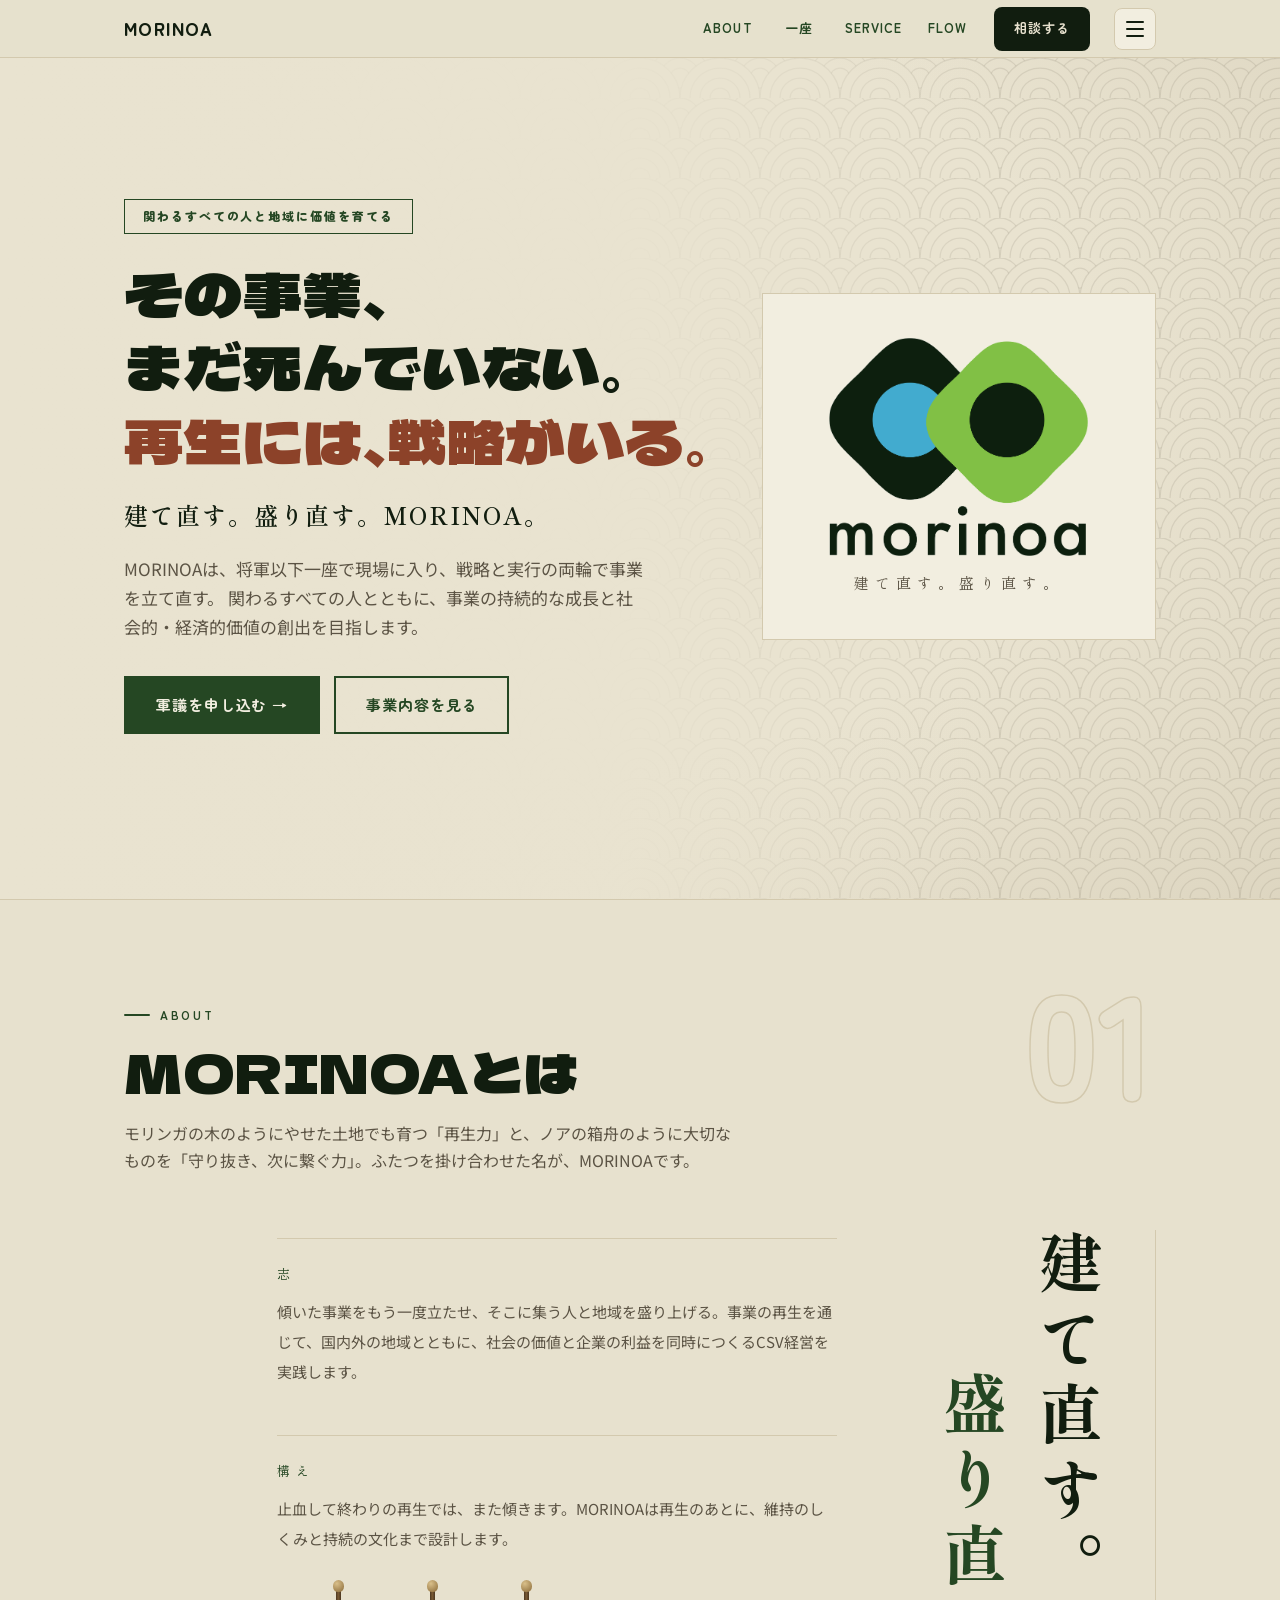
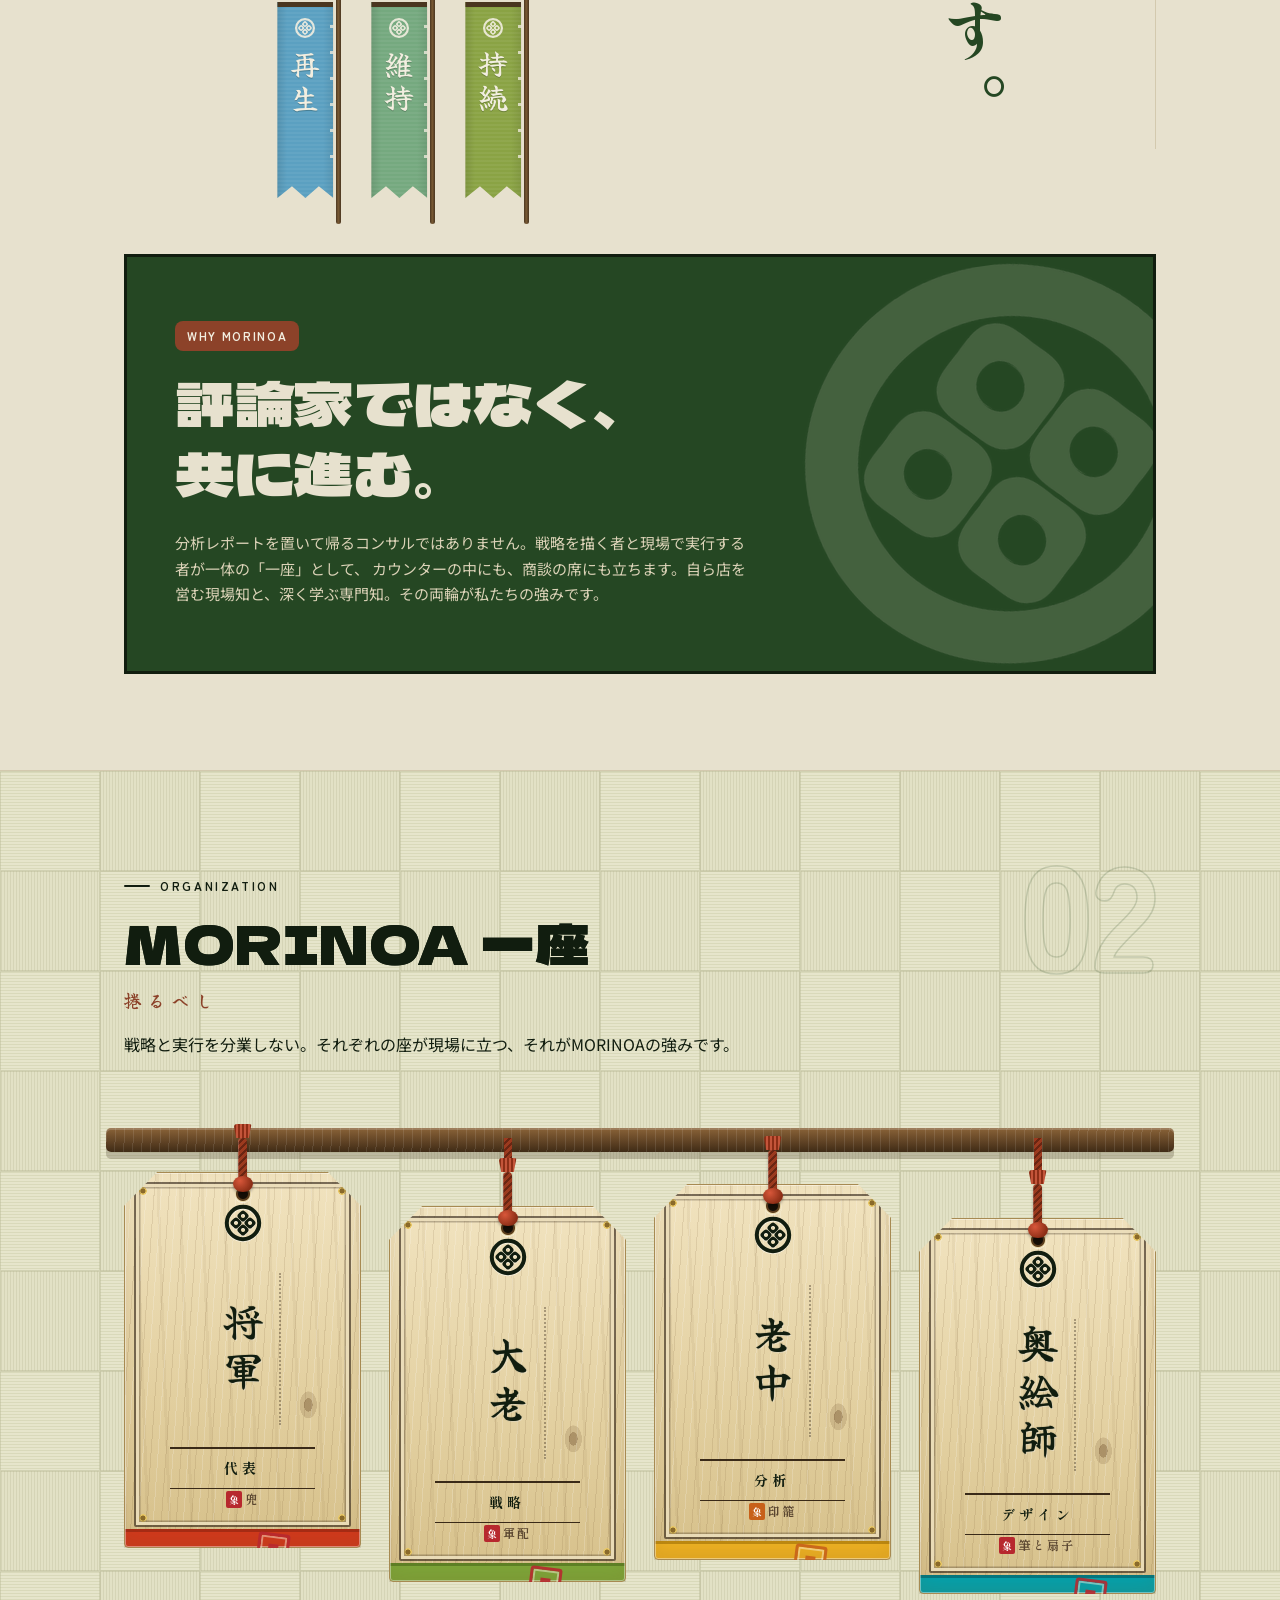
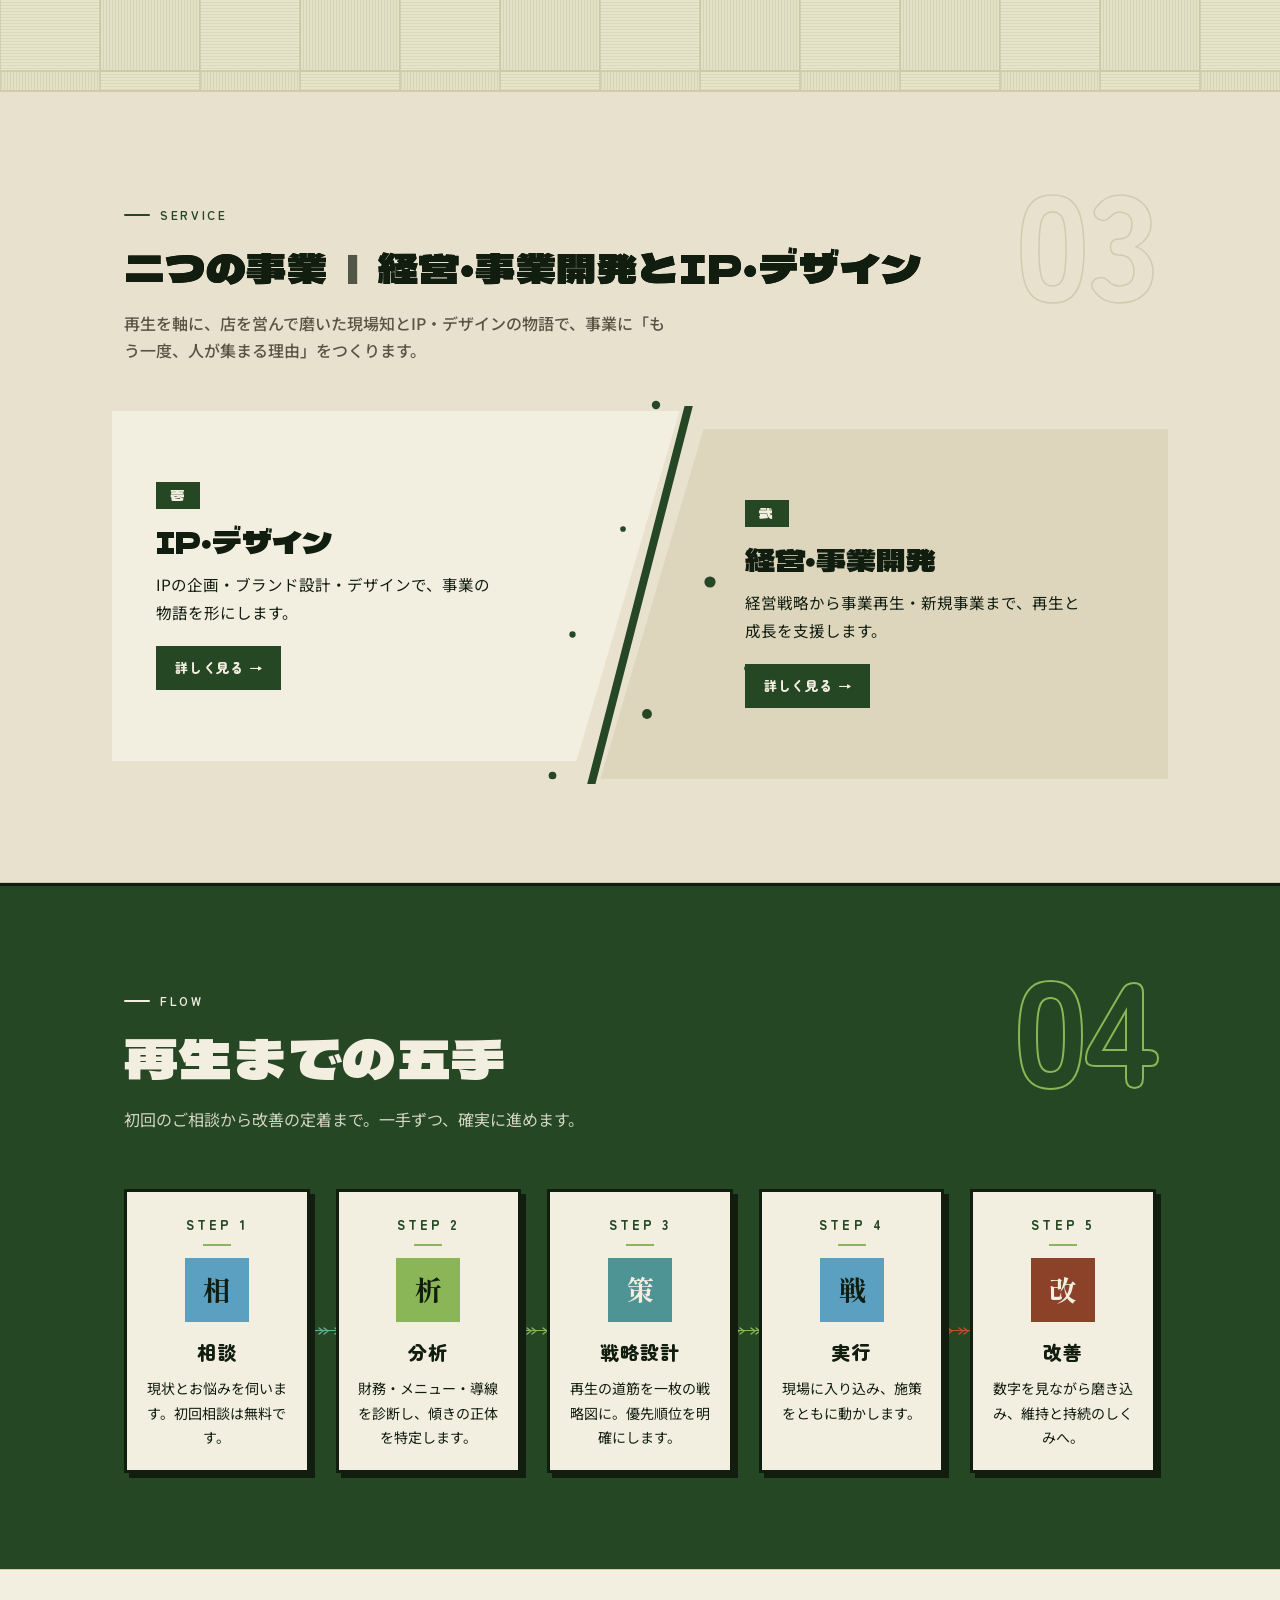
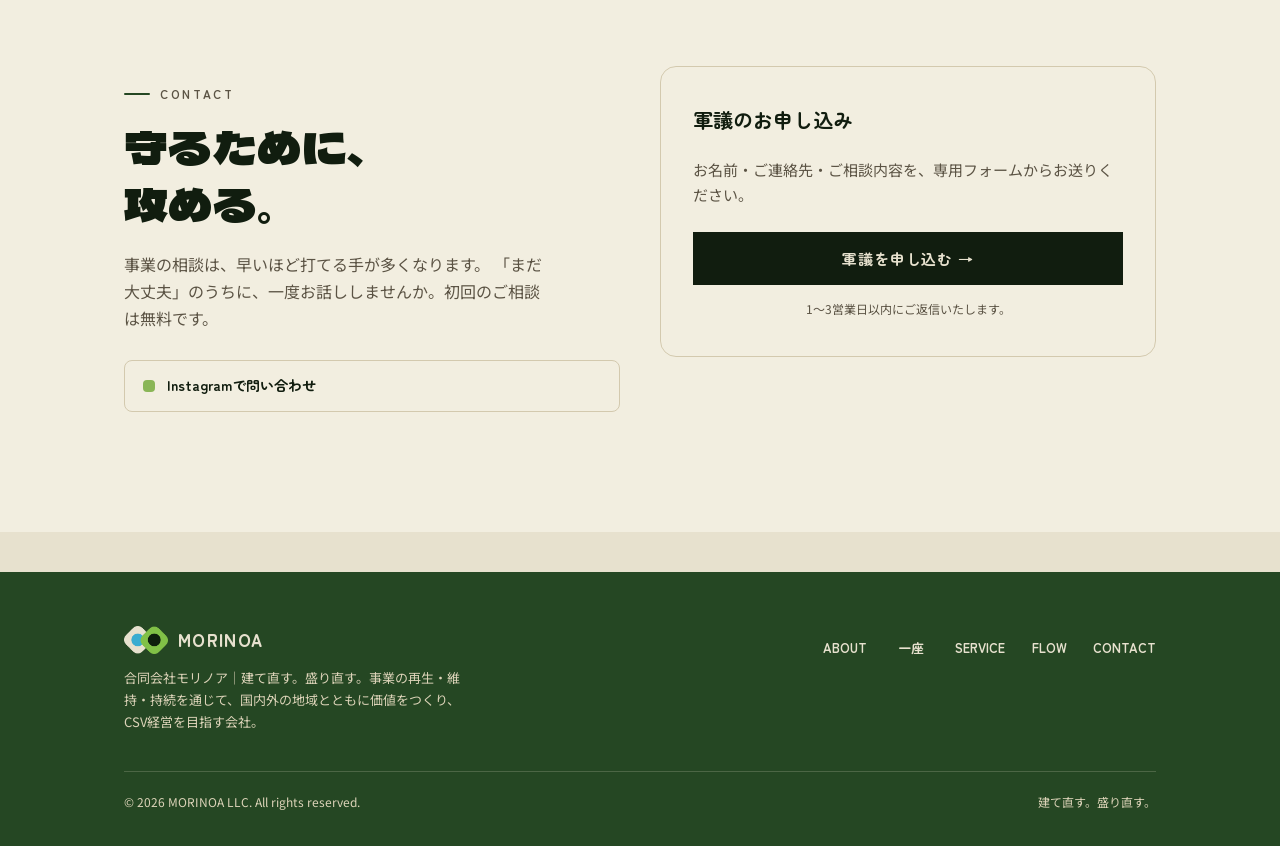
==== commit 1af5e271: "SEO対応：画像の幅・高さと遅延読み込み、フォントの非同期読み込み、パンくず・legalNameの構造化データ、仮置きコメントの整理 Co-Authored-By: Claude Sonnet 5.5" ====
--- a/index.html
+++ b/index.html
@@ -25,10 +25,11 @@
 <link rel="apple-touch-icon" href="apple-touch-icon.png">
 <link rel="preconnect" href="https://fonts.googleapis.com">
 <link rel="preconnect" href="https://fonts.gstatic.com" crossorigin>
-<link href="https://fonts.googleapis.com/css2?family=Shippori+Mincho:wght@500;600;700;800&family=Zen+Maru+Gothic:wght@500;700;900&family=Noto+Sans+JP:wght@400;500;700&family=Yuji+Syuku&family=Dela+Gothic+One&display=swap" rel="stylesheet">
+<link rel="preload" as="style" href="https://fonts.googleapis.com/css2?family=Shippori+Mincho:wght@500;600;700;800&family=Zen+Maru+Gothic:wght@500;700;900&family=Noto+Sans+JP:wght@400;500;700&family=Yuji+Syuku&family=Dela+Gothic+One&display=swap" onload="this.onload=null;this.rel='stylesheet'">
+<noscript><link rel="stylesheet" href="https://fonts.googleapis.com/css2?family=Shippori+Mincho:wght@500;600;700;800&family=Zen+Maru+Gothic:wght@500;700;900&family=Noto+Sans+JP:wght@400;500;700&family=Yuji+Syuku&family=Dela+Gothic+One&display=swap"></noscript>
 <link rel="stylesheet" href="css/style.css?v=20261029b">
 <link rel="stylesheet" href="css/motion.css?v=20261029b">
-<link rel="stylesheet" href="css/poster.css?v=20261109d">
+<link rel="stylesheet" href="css/poster.css?v=20261109e">
 <link rel="stylesheet" href="css/novel.css?v=20261109c">
 <link rel="stylesheet" href="css/maku.css?v=20261109a">
 <link rel="stylesheet" href="css/fuda.css?v=20261109c"><link rel="stylesheet" href="css/wapop.css?v=20261109z">
@@ -40,7 +41,8 @@
       "@type": "Organization",
       "@id": "https://morinoa.com/#organization",
       "name": "MORINOA",
-      "alternateName": ["合同会社モリノア", "MORINOA LLC", "モリノア"],
+      "legalName": "合同会社モリノア",
+      "alternateName": ["MORINOA LLC", "モリノア"],
       "url": "https://morinoa.com/",
       "logo": "https://morinoa.com/morinoa_logo.png",
       "image": "https://morinoa.com/ogp.png",
@@ -133,22 +135,11 @@
       </div>
     </div>
     <div class="hero-logo reveal">
-      <!-- ▼▼ ロゴ差し替え箇所 ▼▼
-           同じフォルダに「morinoa_logo.png」（.svg / .jpg でも可。その場合は下のsrcを変更）を
-           置くと、自動でロゴ画像が表示されます。 -->
-      <img class="logo-img" src="morinoa_logo.png" alt="MORINOA ロゴ"
-           onerror="this.style.display='none';document.getElementById('logo-ph').style.display='flex';">
-      <div id="logo-ph" class="logo-ph" style="display:none;">
-        <span>ロゴ画像をここに配置<br><small>morinoa_logo.png を同じフォルダへ</small></span>
-      </div>
-      <!-- ▲▲ ロゴ差し替え箇所 ▲▲ -->
+      <img class="logo-img" src="morinoa_logo.png" alt="MORINOA ロゴ" width="681" height="573" decoding="async" fetchpriority="high">
       <p class="hero-name-jp">建て直す。盛り直す。</p>
     </div>
   </div>
 </section>
-<!-- ▼ AIチャットボット設置予定（無料診断の代わりに質問に答える窓口） -->
-
-
 <!-- ============ ABOUT ============ -->
 <section id="about">
   <div class="wrap">
@@ -187,7 +178,7 @@
             カウンターの中にも、商談の席にも立ちます。自ら店を営む現場知と、深く学ぶ専門知。その両輪が私たちの強みです。
           </p>
         </div>
-        <img class="why-kamon" src="kamon-cream.png" alt="MORINOAの家紋">
+        <img class="why-kamon" src="kamon-cream.png" alt="MORINOAの家紋" width="480" height="468" loading="lazy" decoding="async">
       </div>
     </div>
   </div>
@@ -209,14 +200,13 @@
         <span class="fuda-himo" aria-hidden="true"></span>
         <div class="fuda-inner">
           <div class="fuda-face front">
-            <img class="kamon" src="kamon.svg" alt="" aria-hidden="true">
+            <img class="kamon" src="kamon.svg" alt="" aria-hidden="true" width="100" height="100" loading="lazy" decoding="async">
             <div class="org-title">将軍</div>
             <div class="org-role">代表</div>
             <div class="org-item">兜</div>
           </div>
           <div class="fuda-face back">
-            <!-- ▼ 本人の写真（宣材写真）：member-shogun.jpg を差し替え -->
-            <img src="member-shogun.jpg" alt="将軍 西出 航一">
+            <img src="member-shogun.jpg" alt="将軍 西出 航一" width="400" height="482" loading="lazy" decoding="async">
             <div class="fuda-name"><b>西出 航一</b><small>KOICHI NISHIDE</small></div>
           </div>
         </div>
@@ -227,14 +217,13 @@
         <span class="fuda-himo" aria-hidden="true"></span>
         <div class="fuda-inner">
           <div class="fuda-face front">
-            <img class="kamon" src="kamon.svg" alt="" aria-hidden="true">
+            <img class="kamon" src="kamon.svg" alt="" aria-hidden="true" width="100" height="100" loading="lazy" decoding="async">
             <div class="org-title">大老</div>
             <div class="org-role">戦略</div>
             <div class="org-item">軍配</div>
           </div>
           <div class="fuda-face back">
-            <!-- ▼ 本人の写真（宣材写真）：member-tairo.jpg を差し替え -->
-            <img src="member-tairo.jpg" alt="大老 大家 颯">
+            <img src="member-tairo.jpg" alt="大老 大家 颯" width="400" height="483" loading="lazy" decoding="async">
             <div class="fuda-name"><b>大家 颯</b><small>SOU DAIKE</small></div>
           </div>
         </div>
@@ -245,7 +234,7 @@
         <span class="fuda-himo" aria-hidden="true"></span>
         <div class="fuda-inner">
           <div class="fuda-face front">
-            <img class="kamon" src="kamon.svg" alt="" aria-hidden="true">
+            <img class="kamon" src="kamon.svg" alt="" aria-hidden="true" width="100" height="100" loading="lazy" decoding="async">
             <div class="org-title">老中</div>
             <div class="org-role">分析</div>
             <div class="org-item">印籠</div>
@@ -258,7 +247,7 @@
         <span class="fuda-himo" aria-hidden="true"></span>
         <div class="fuda-inner">
           <div class="fuda-face front">
-            <img class="kamon" src="kamon.svg" alt="" aria-hidden="true">
+            <img class="kamon" src="kamon.svg" alt="" aria-hidden="true" width="100" height="100" loading="lazy" decoding="async">
             <div class="org-title">奥絵師</div>
             <div class="org-role">デザイン</div>
             <div class="org-item">筆と扇子</div>
@@ -357,7 +346,6 @@
     <div class="form-card reveal">
       <p class="h3">軍議のお申し込み</p>
       <p style="color:var(--sub);font-size:15px;margin-bottom:24px;">お名前・ご連絡先・ご相談内容を、専用フォームからお送りください。</p>
-      <!-- ▼ GoogleフォームのURLに差し替え -->
       <a class="btn btn-primary" id="gunji-form" href="https://forms.gle/eSTg1UBF56mVySoMA">軍議を申し込む →</a>
       <p class="form-note">1〜3営業日以内にご返信いたします。</p>
     </div>
@@ -372,7 +360,7 @@
     <div class="foot-grid">
       <div>
         <div class="foot-brand">
-          <img src="logo-mark-light.png" alt="" aria-hidden="true">
+          <img src="logo-mark-light.png" alt="" aria-hidden="true" width="160" height="102" loading="lazy" decoding="async">
           <span>MORINOA</span>
         </div>
         <p class="foot-copy">合同会社モリノア｜建て直す。盛り直す。事業の再生・維持・持続を通じて、国内外の地域とともに価値をつくり、CSV経営を目指す会社。</p>
--- a/css/poster.css
+++ b/css/poster.css
@@ -102,3 +102,6 @@
 header .cta-li a,header .nav-cta,header .btn{min-height:44px;display:inline-flex;align-items:center;}
 .nav-links a,.foot-links a{min-width:44px;justify-content:center;}
 .breadcrumb a{display:inline-flex;align-items:center;min-height:44px;min-width:44px;}
+
+/* 画像に width/height 属性（表示のずれ防止）を付けたので、CSS 側で縦横比を保つ */
+:where(img[height]){height:auto;}
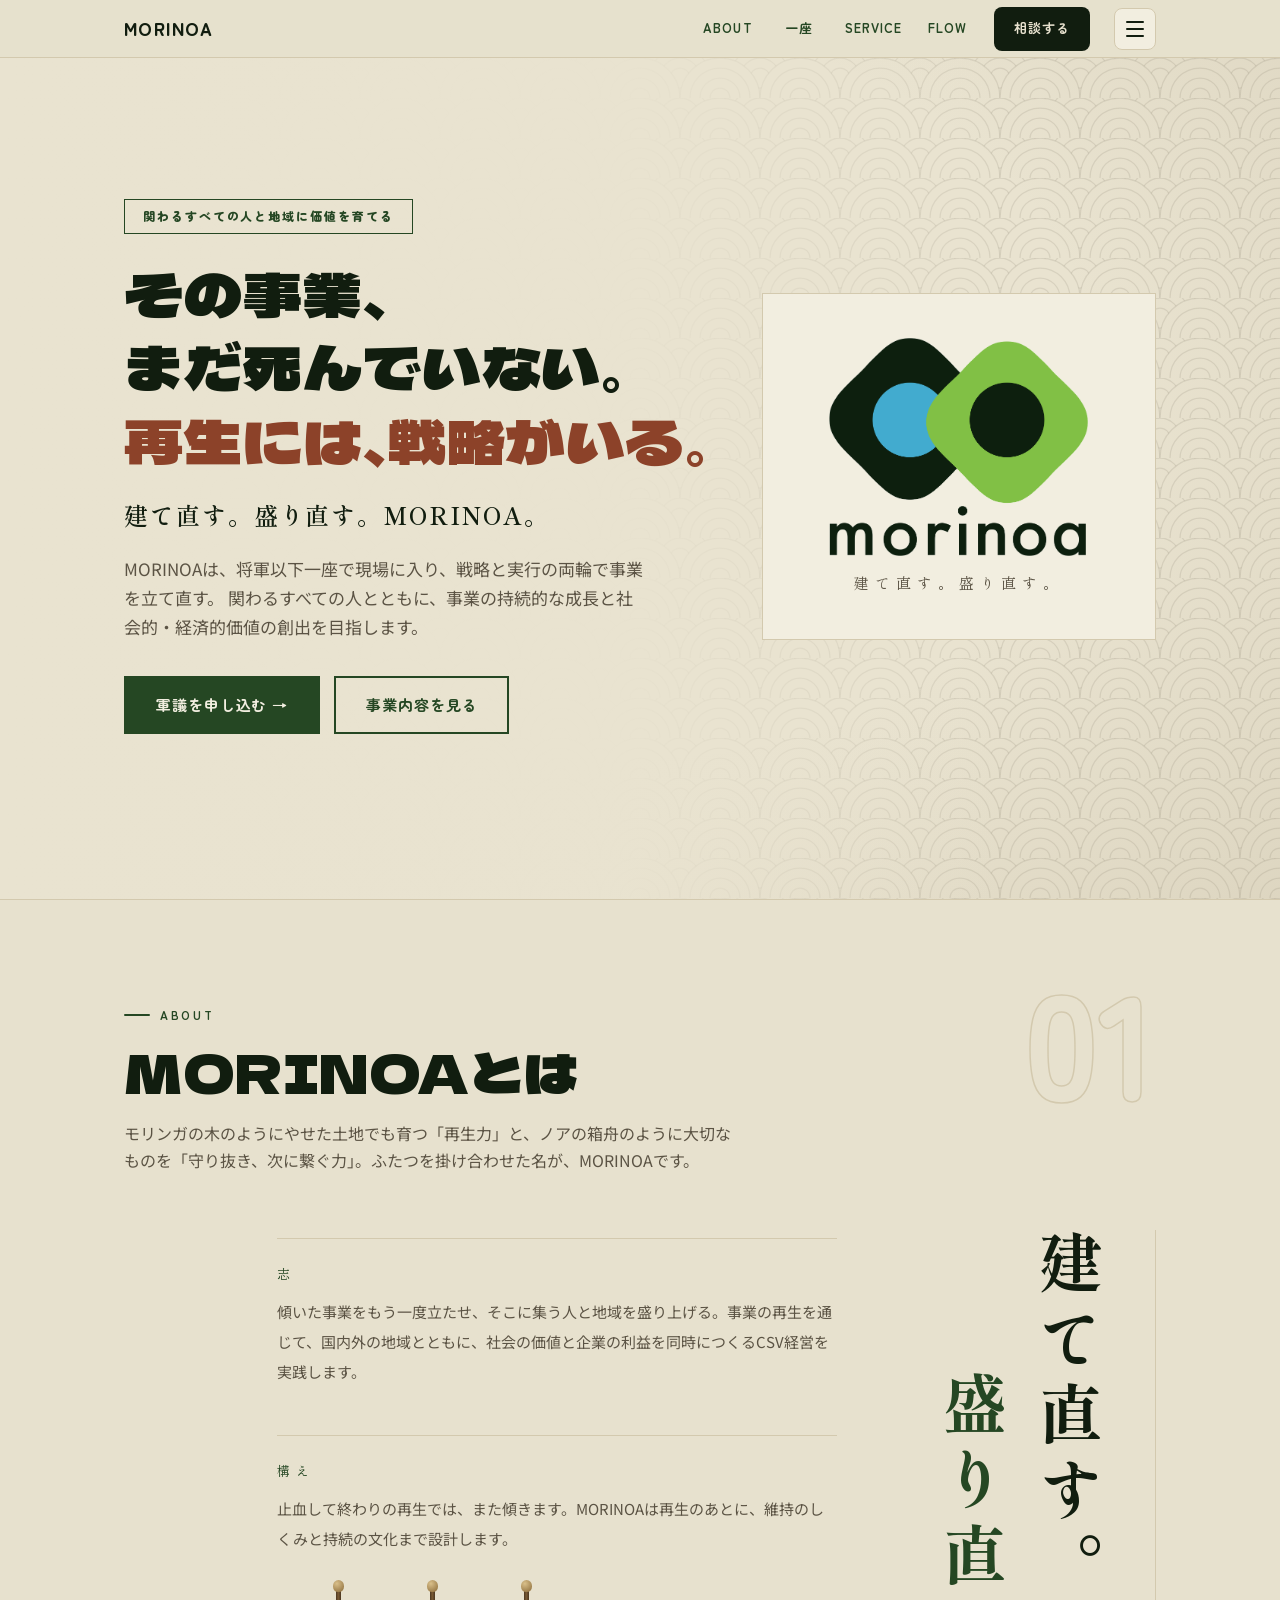
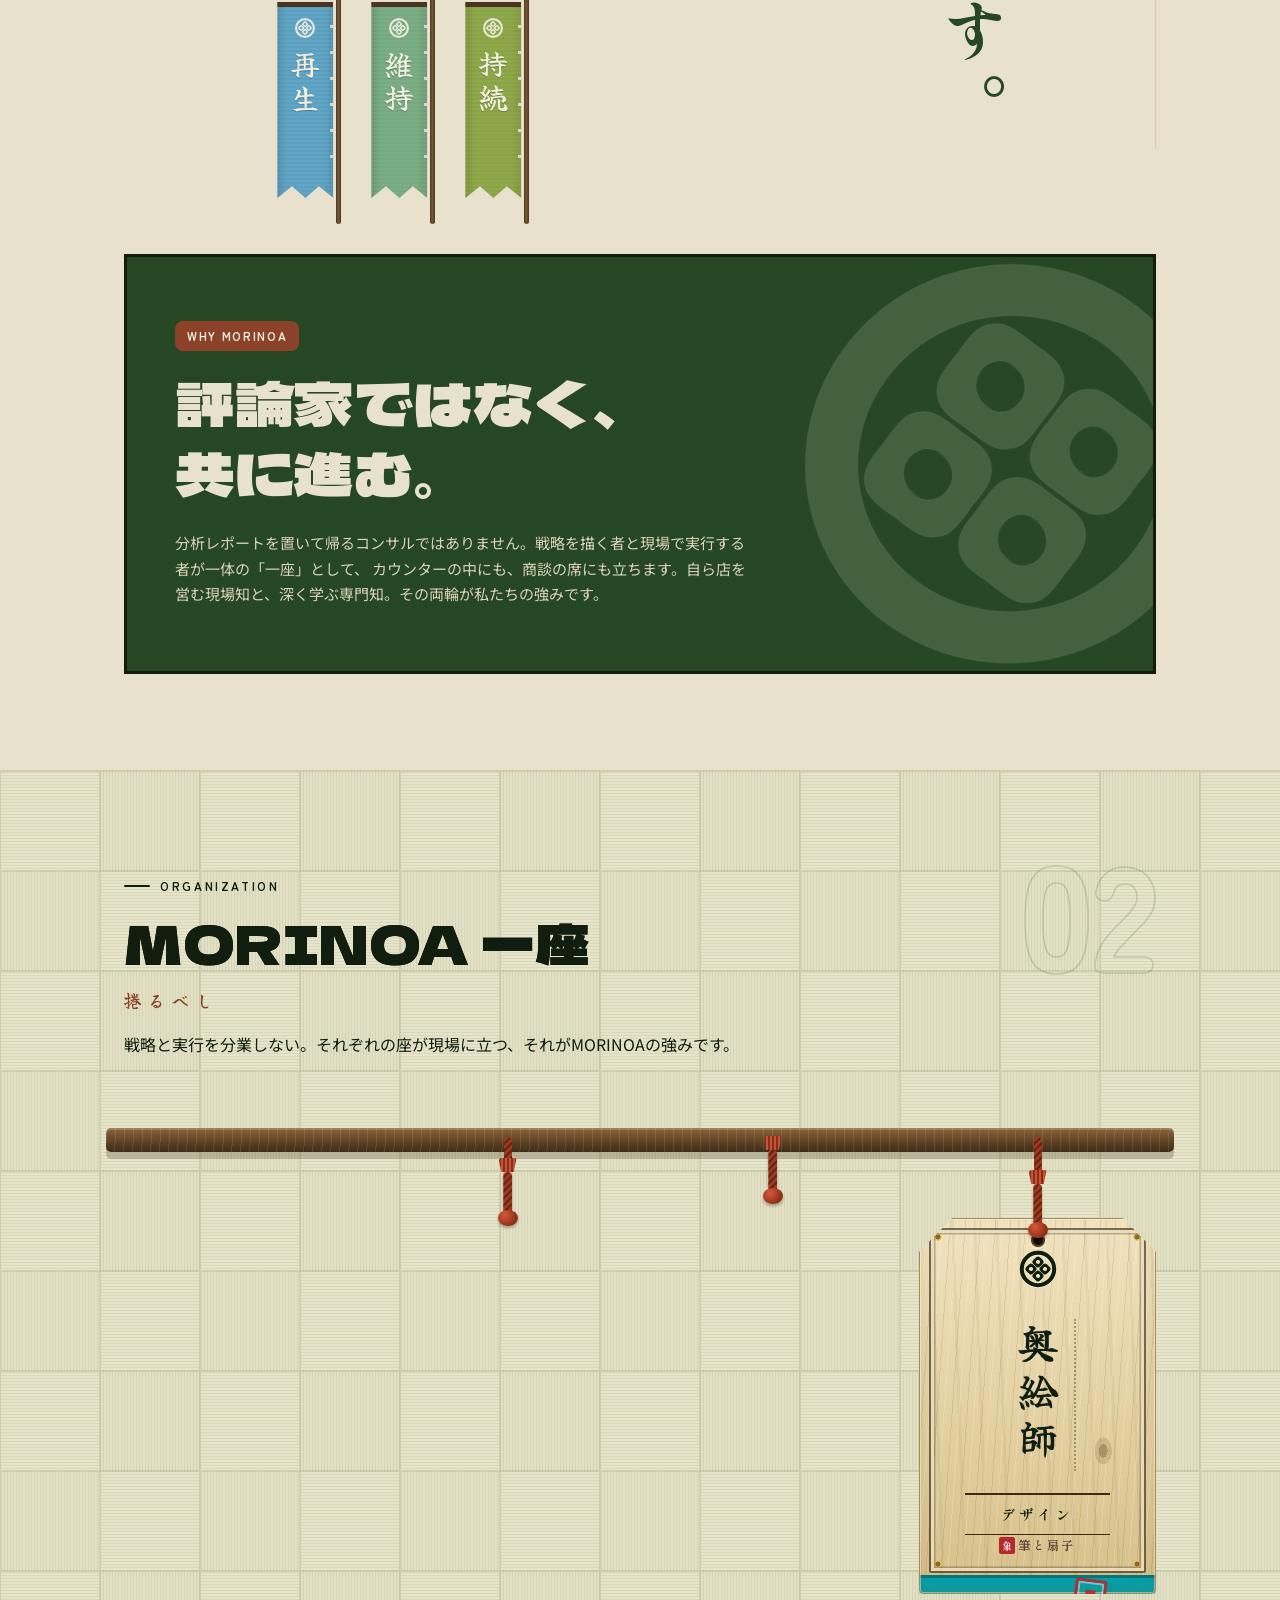
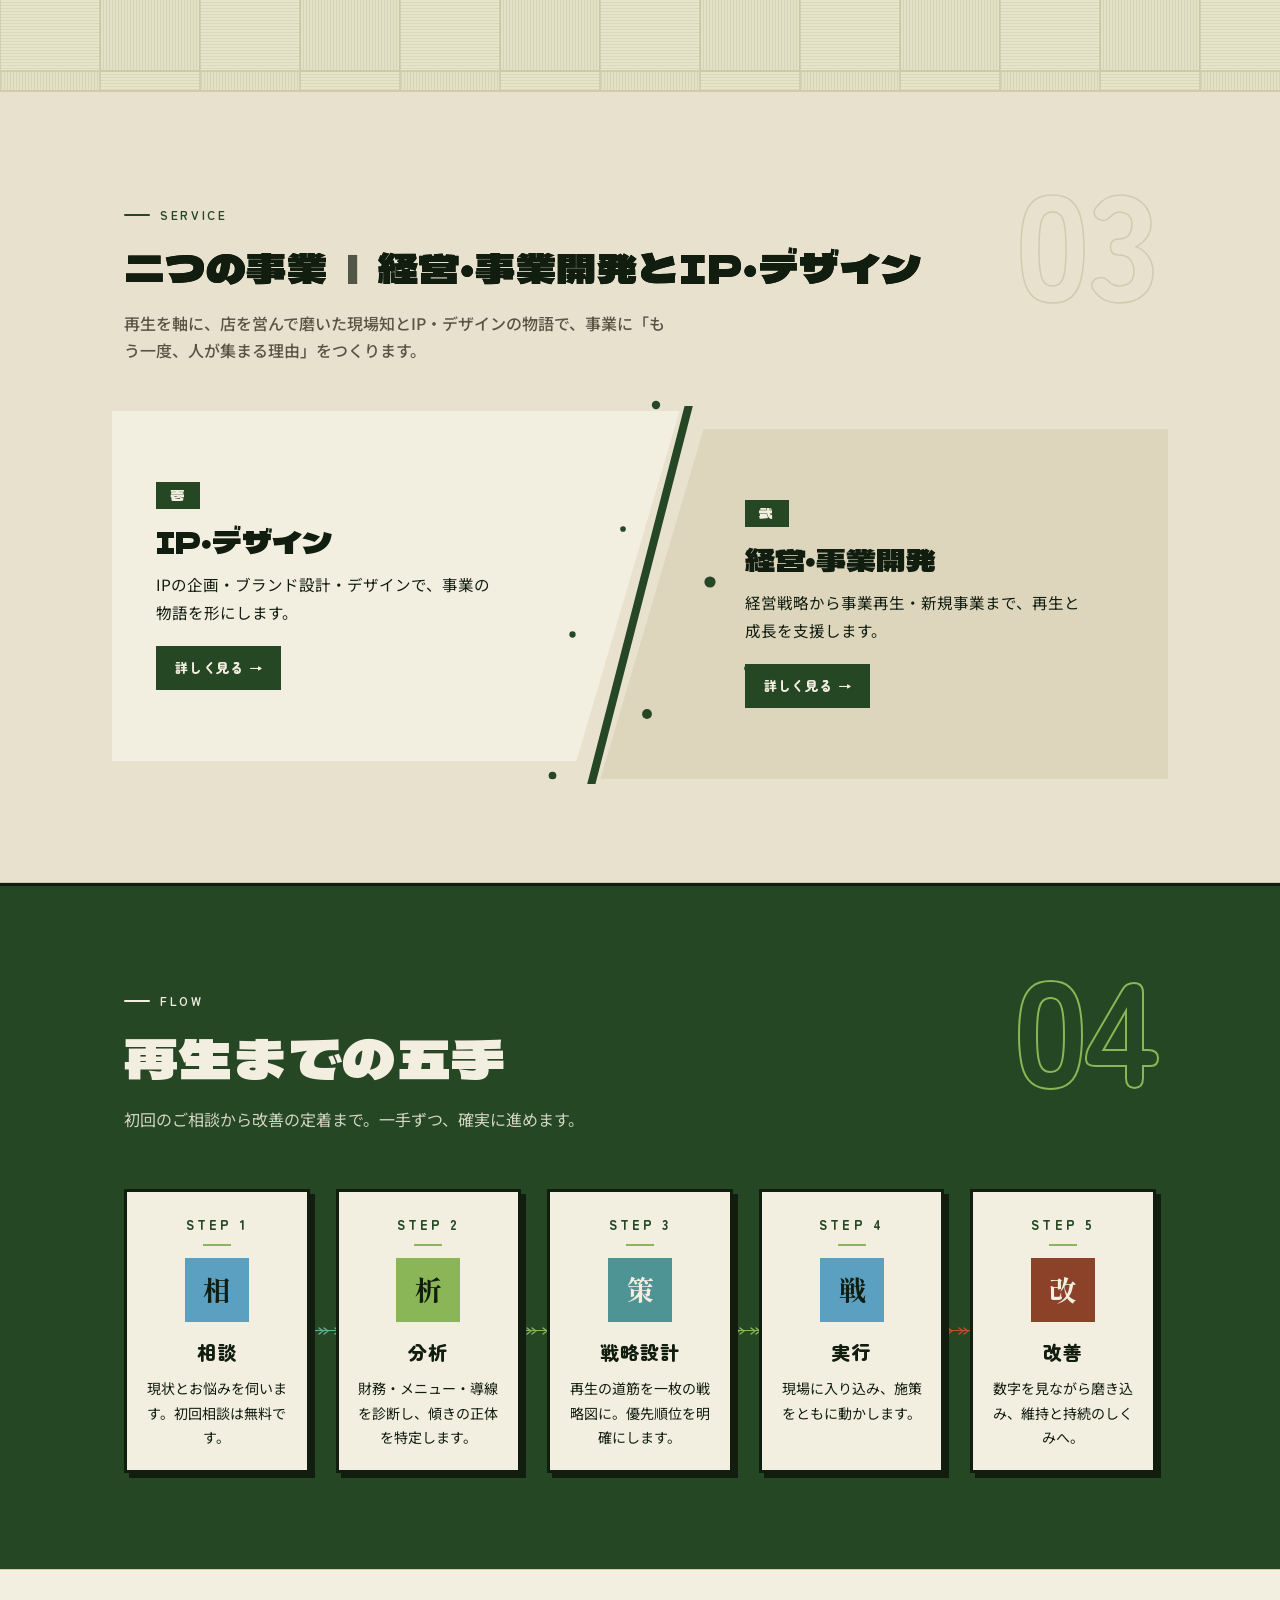
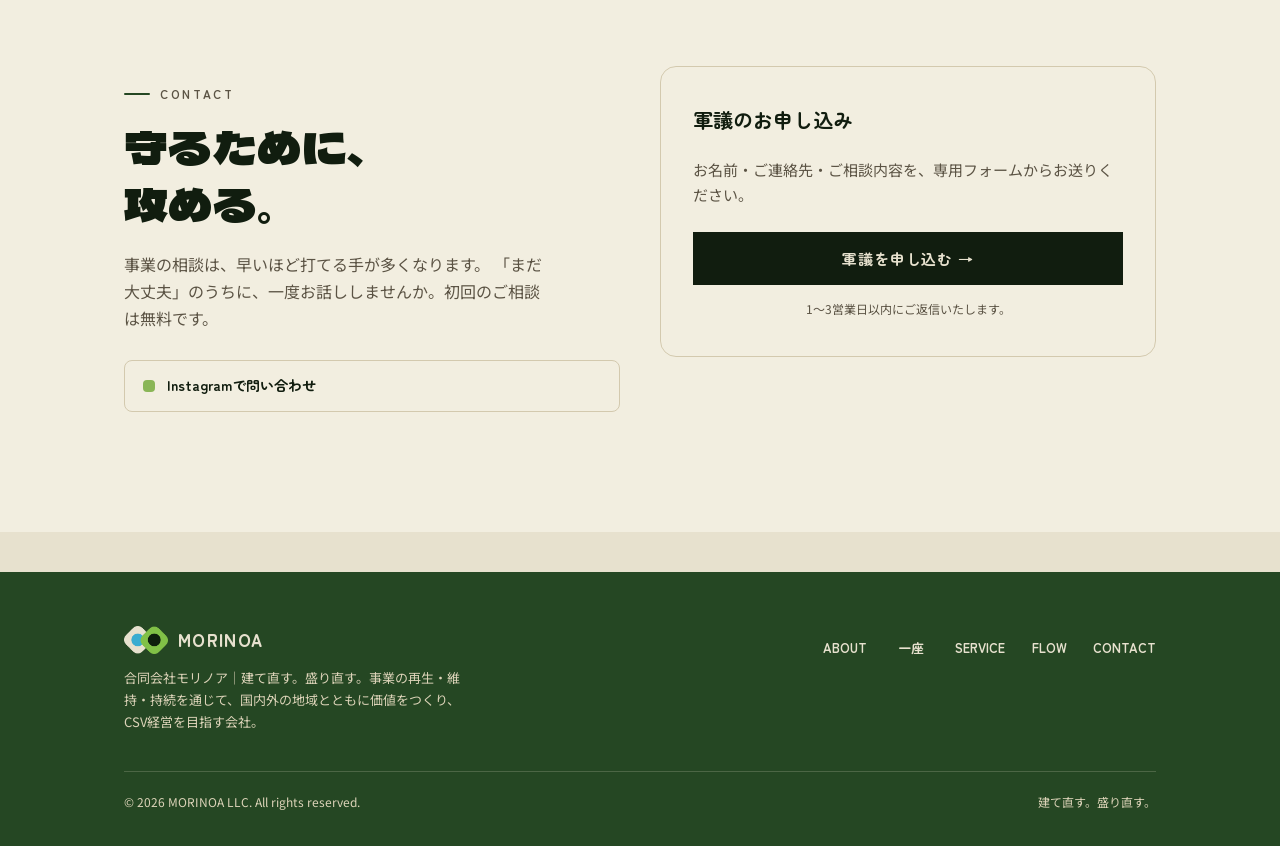
==== commit fe796452: "Fix stretched logo/images: height:auto for width-constrained images with size attributes Co-Authored" ====
--- a/index.html
+++ b/index.html
@@ -27,7 +27,7 @@
 <link rel="preconnect" href="https://fonts.gstatic.com" crossorigin>
 <link rel="preload" as="style" href="https://fonts.googleapis.com/css2?family=Shippori+Mincho:wght@500;600;700;800&family=Zen+Maru+Gothic:wght@500;700;900&family=Noto+Sans+JP:wght@400;500;700&family=Yuji+Syuku&family=Dela+Gothic+One&display=swap" onload="this.onload=null;this.rel='stylesheet'">
 <noscript><link rel="stylesheet" href="https://fonts.googleapis.com/css2?family=Shippori+Mincho:wght@500;600;700;800&family=Zen+Maru+Gothic:wght@500;700;900&family=Noto+Sans+JP:wght@400;500;700&family=Yuji+Syuku&family=Dela+Gothic+One&display=swap"></noscript>
-<link rel="stylesheet" href="css/style.css?v=20261029b">
+<link rel="stylesheet" href="css/style.css?v=20261109x">
 <link rel="stylesheet" href="css/motion.css?v=20261029b">
 <link rel="stylesheet" href="css/poster.css?v=20261109e">
 <link rel="stylesheet" href="css/novel.css?v=20261109c">
--- a/css/style.css
+++ b/css/style.css
@@ -896,3 +896,6 @@
   80%{opacity:1}80.6%{opacity:.75}81.4%{opacity:1}100%{opacity:1}}
 body.motion-off .neon-sign.on,body.motion-off .neon-sign.on .neon-word{animation:none;}
 @media(max-width:600px){.neon-word{font-size:17px;}}
+
+/* 画像に width/height 属性（読み込み時のずれ防止）を付けたので、CSSで幅だけ決めている画像は高さを自動に戻す */
+.hero-logo .logo-img,.why-kamon,img[src^="logo-mark"]{height:auto;}
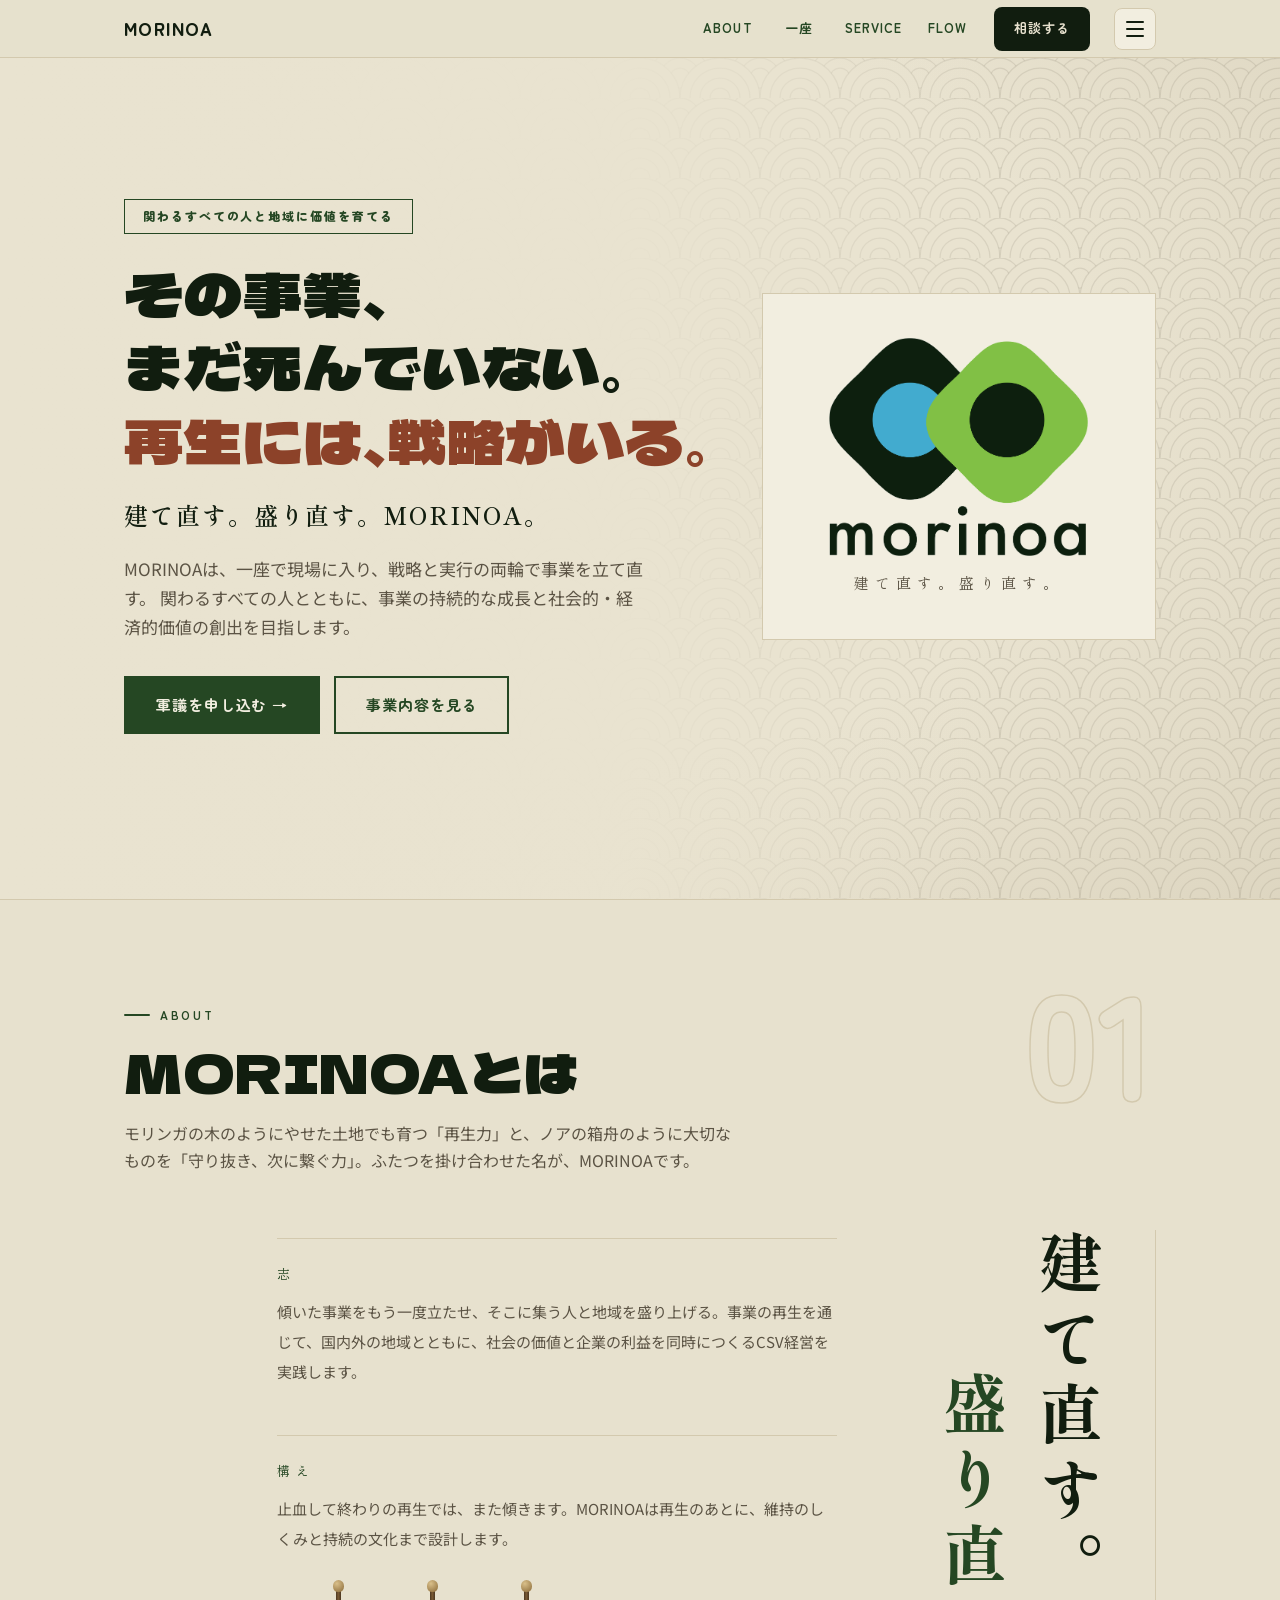
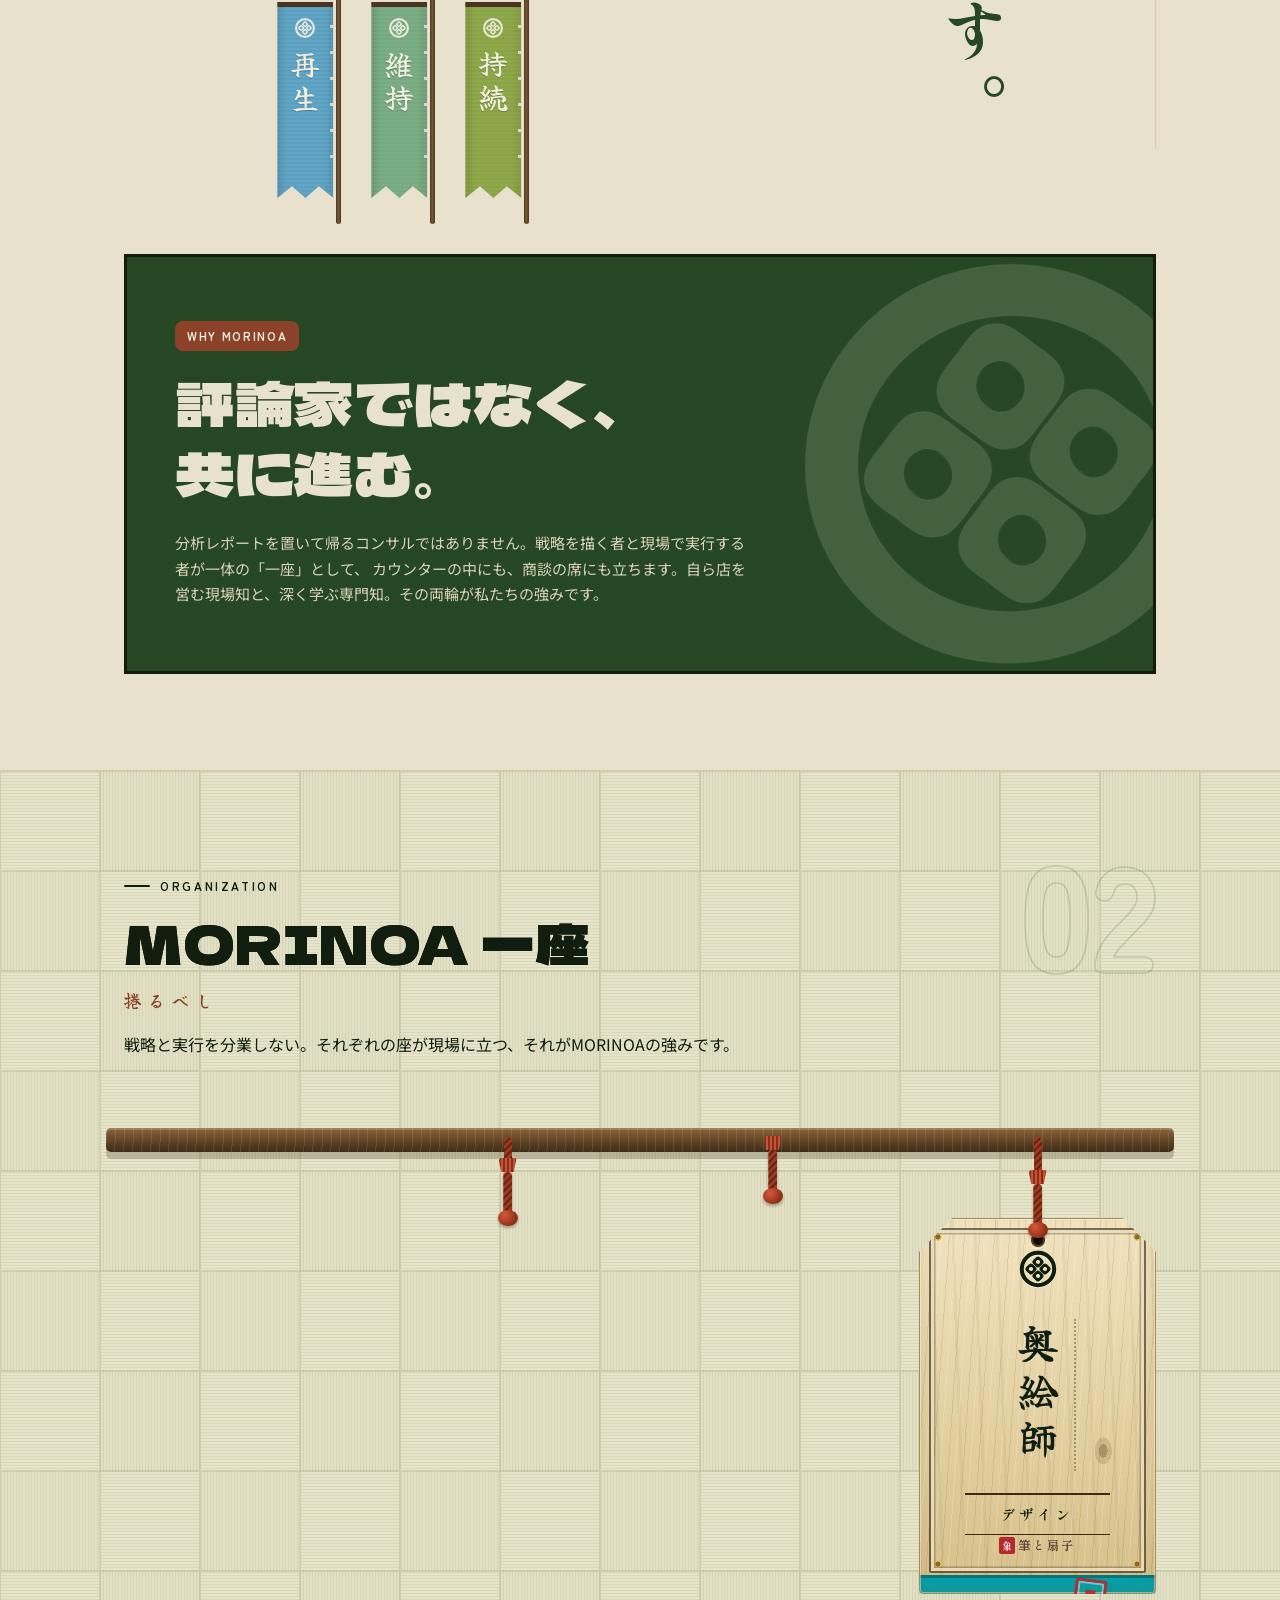
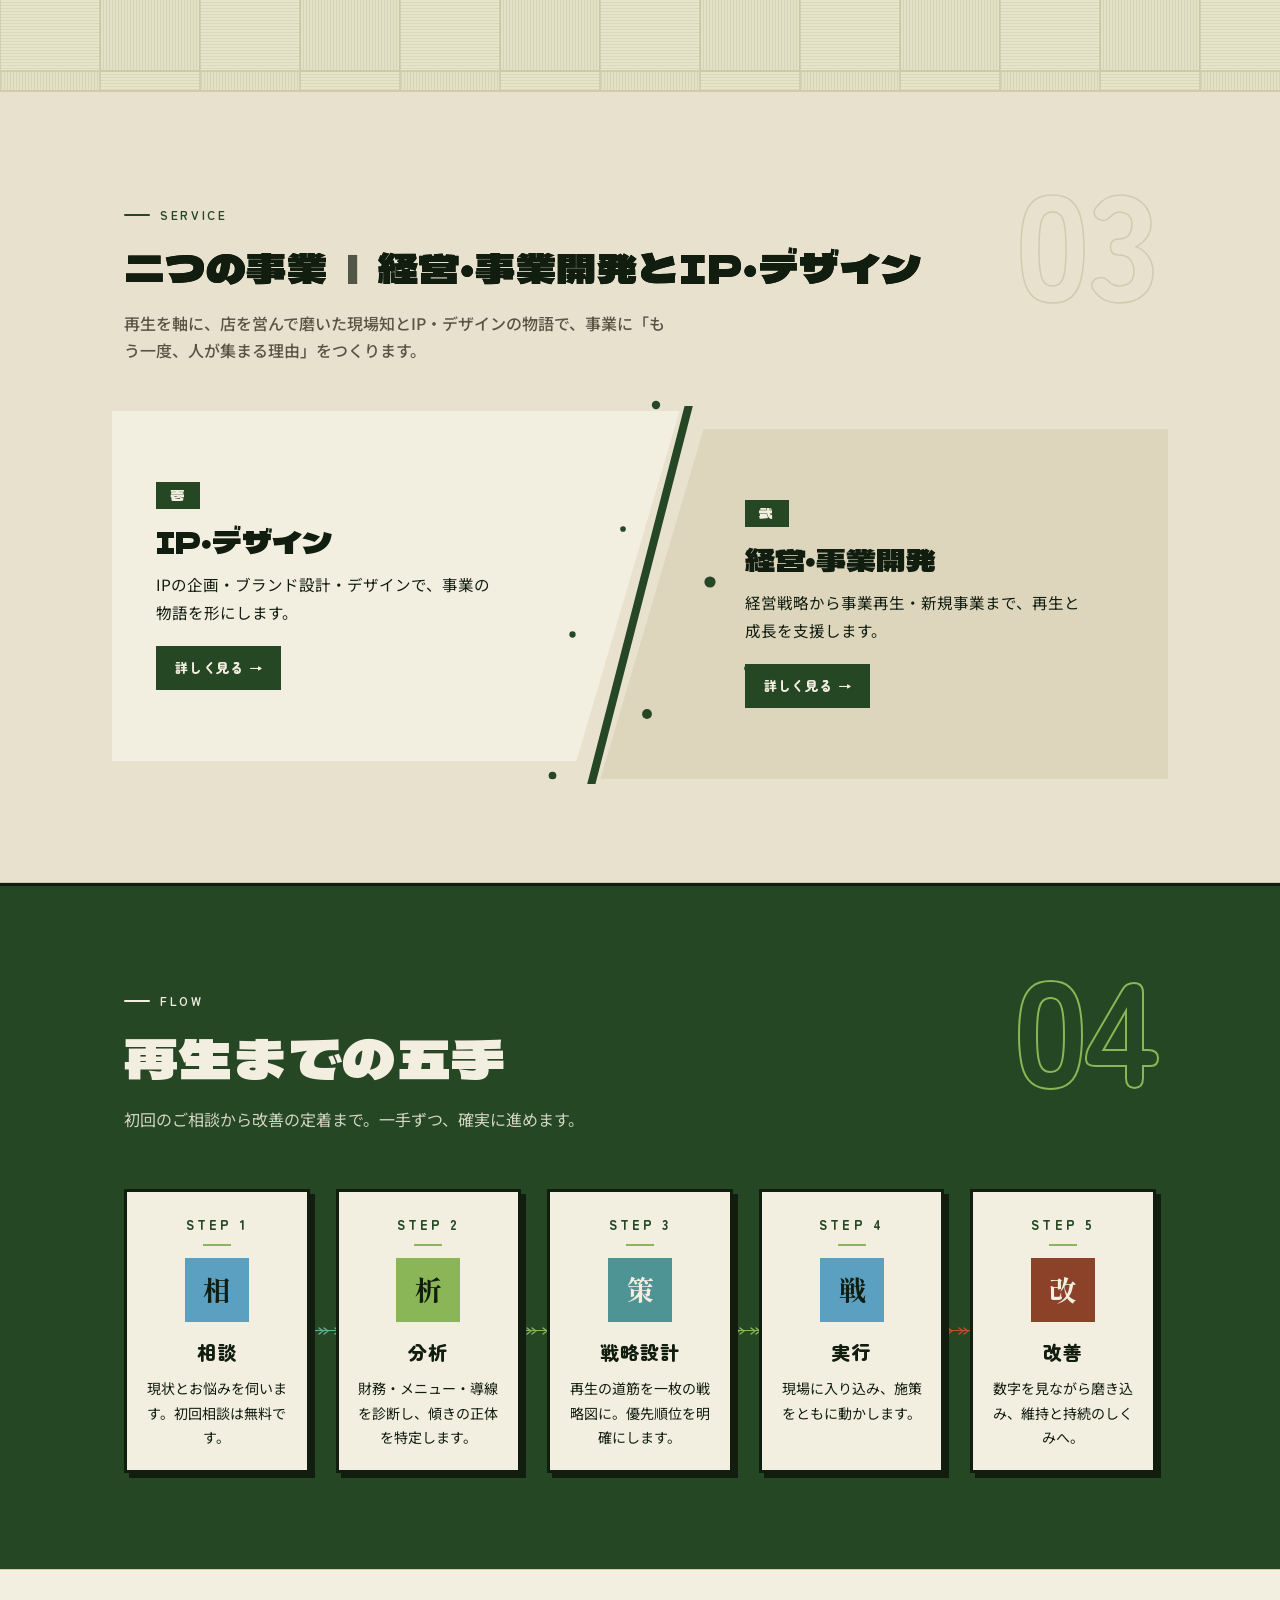
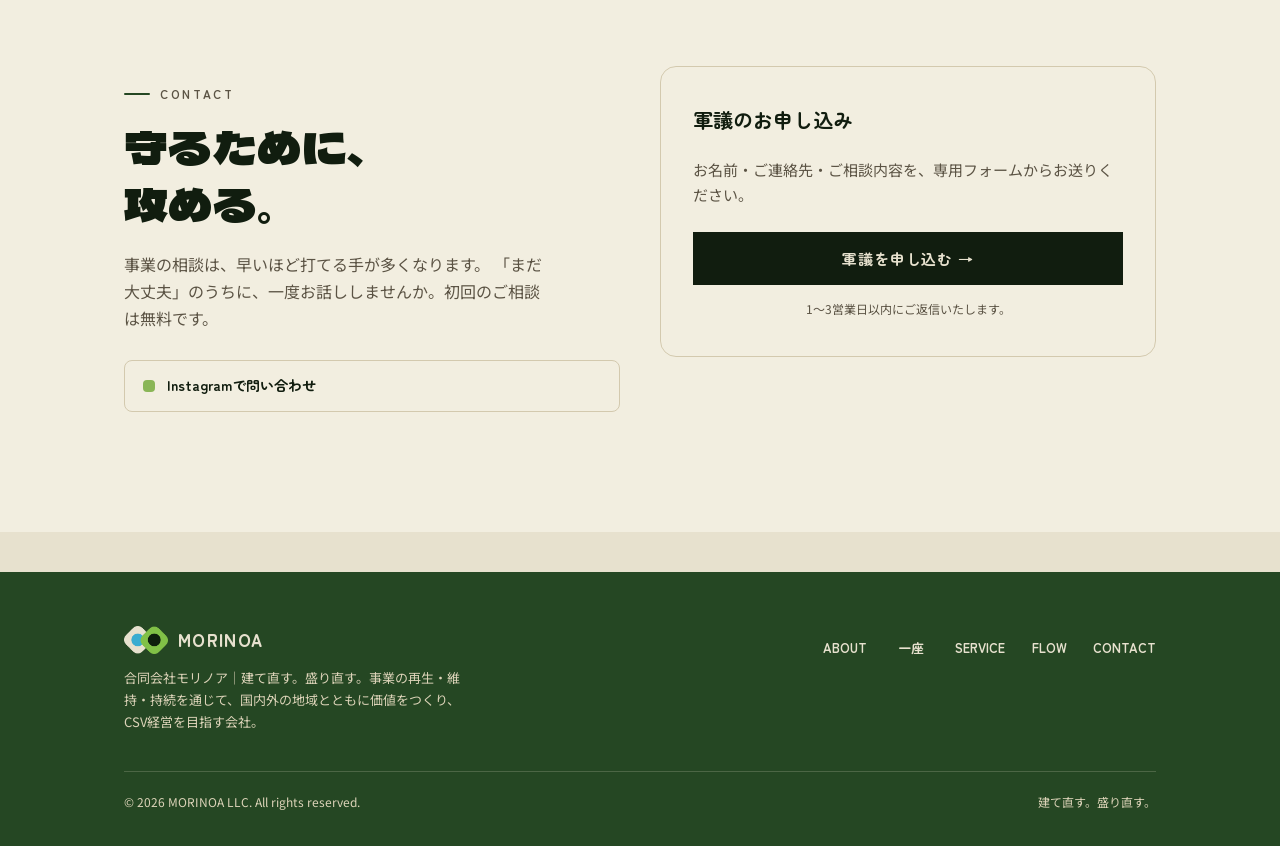
==== commit e48e06cd: "Hero copy: drop 将軍以下; remove role-lead blocks from service pages Co-Authored-By: Claude Sonnet 5.5 <" ====
--- a/index.html
+++ b/index.html
@@ -126,7 +126,7 @@
       <h1>その事業、<br>まだ死んでいない。<br><span class="em">再生には、戦略がいる。</span></h1>
       <p class="hero-motto">建て直す。盛り直す。MORINOA。</p>
       <p class="hero-sub">
-        MORINOAは、将軍以下一座で現場に入り、戦略と実行の両輪で事業を立て直す。
+        MORINOAは、一座で現場に入り、戦略と実行の両輪で事業を立て直す。
         関わるすべての人とともに、事業の持続的な成長と社会的・経済的価値の創出を目指します。
       </p>
       <div class="hero-actions">
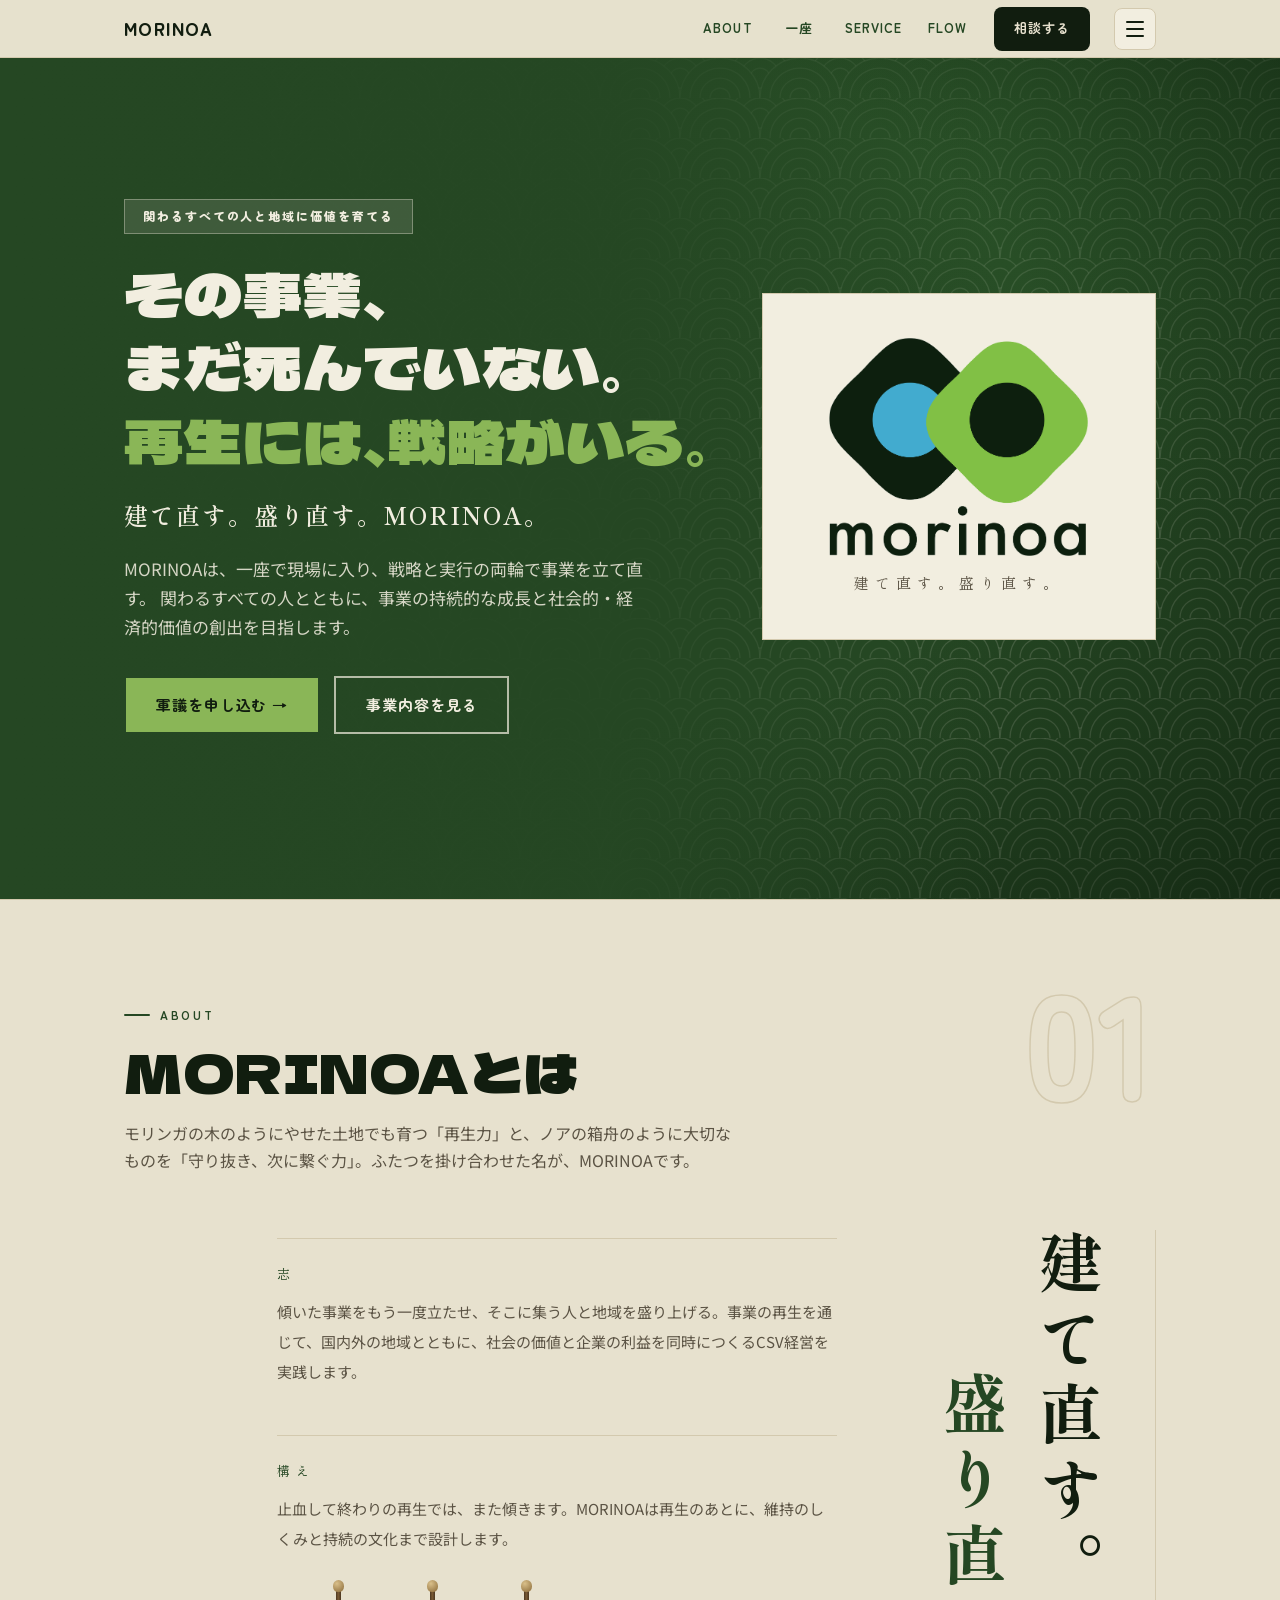
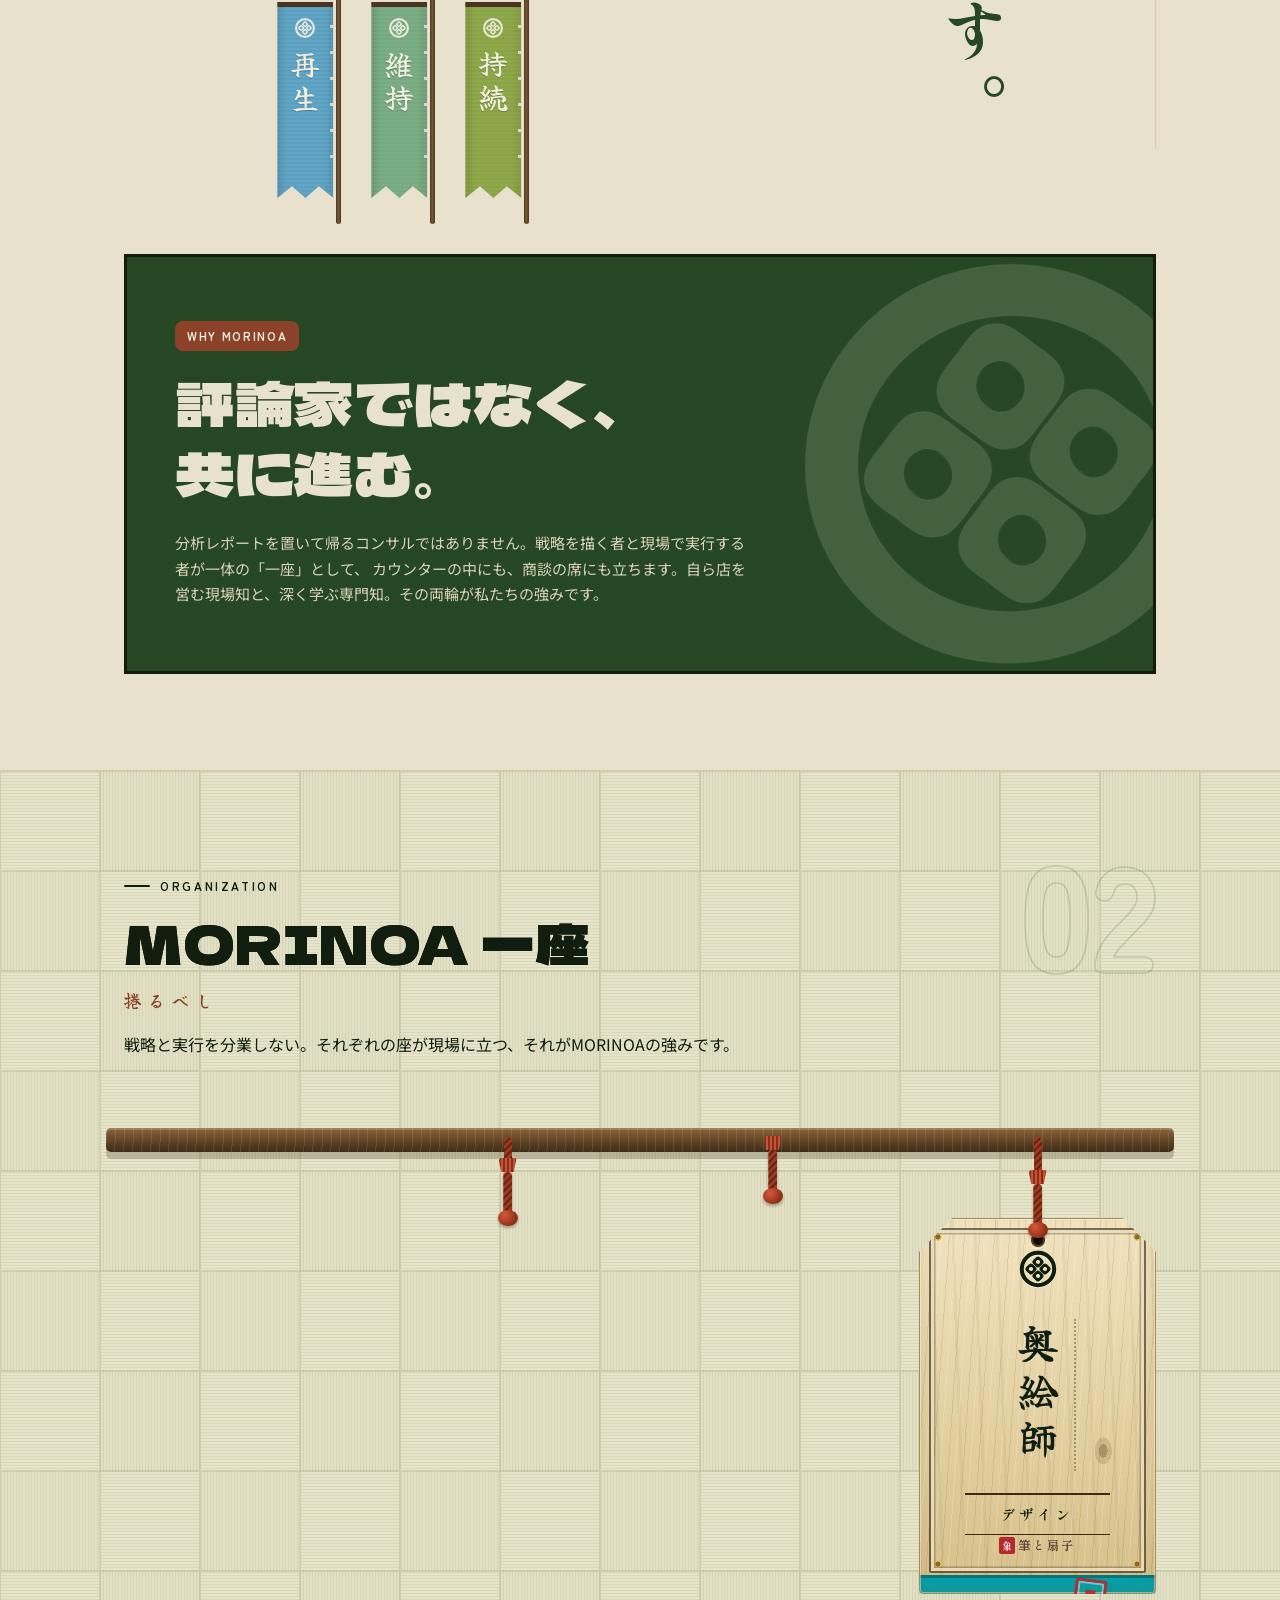
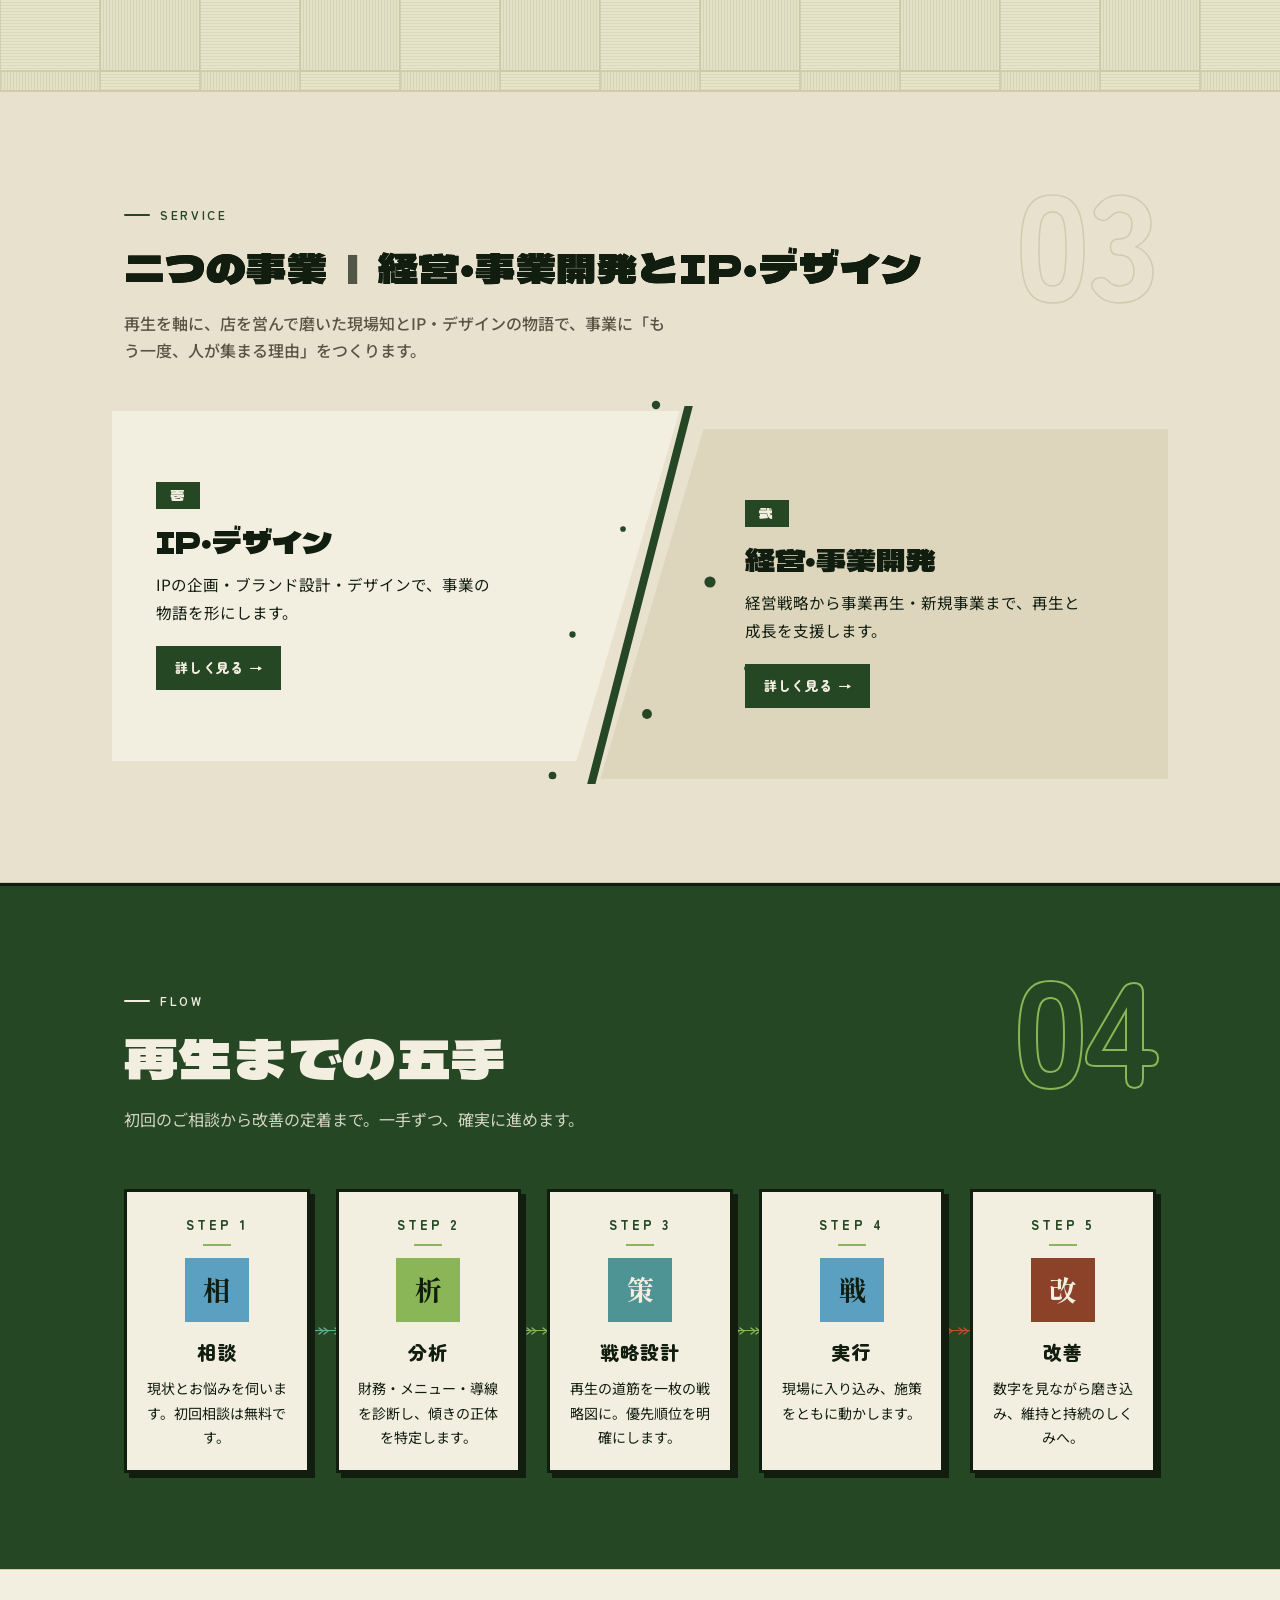
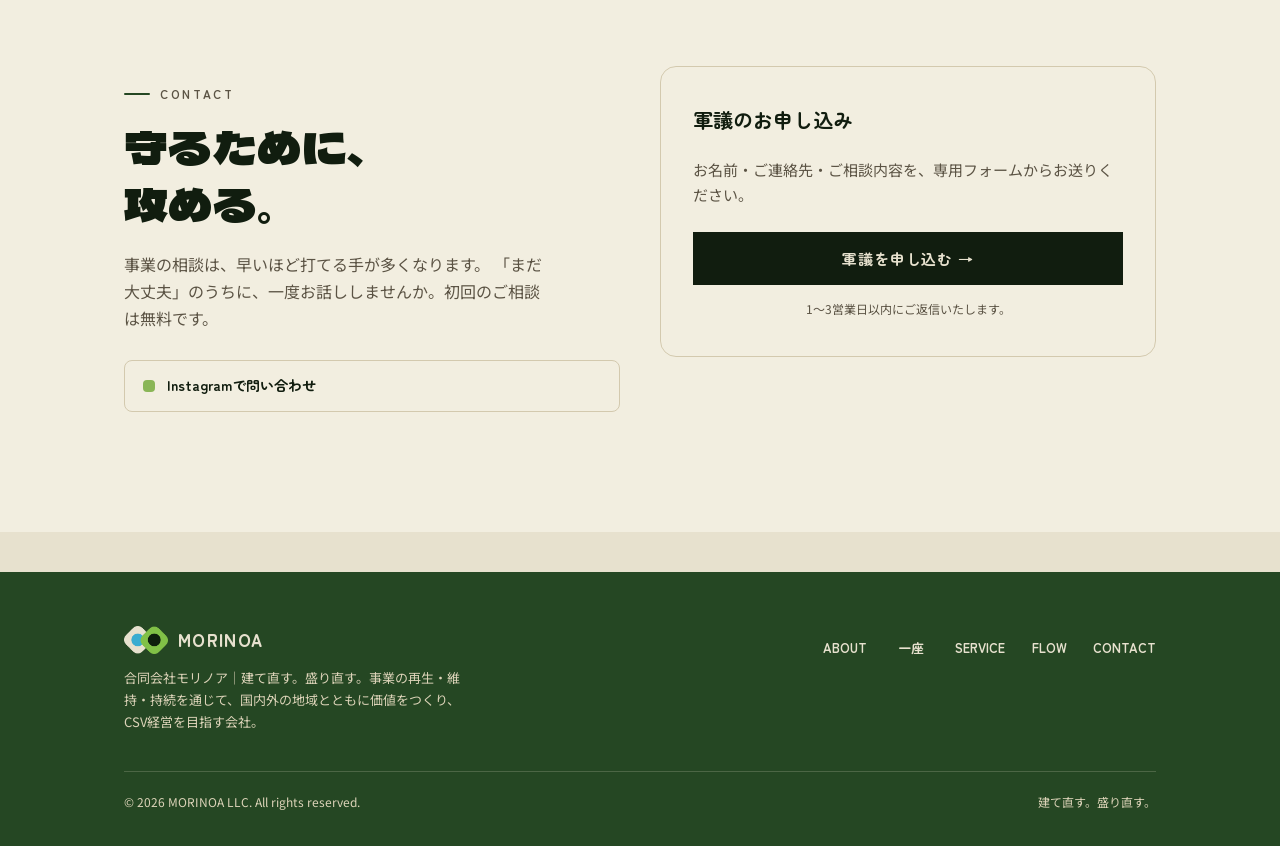
==== commit 98520282: "Top hero: deep-green background with seigaiha pattern (fades in from left) Co-Authored-By: Claude So" ====
--- a/index.html
+++ b/index.html
@@ -64,6 +64,17 @@
 }
 </script>
 <style id="hero-fit">@media(min-width:821px){.hero{min-height:calc(100svh - 58px);display:flex;align-items:center;box-sizing:border-box;padding:0 0 24px;}.hero>*{width:100%;}header .nav{height:57px;}header.scrolled .nav{height:48px;}}@media(max-width:820px){.hero-grid>div:first-child{margin-top:-19px;}}.tag-br{display:none;}@media(max-width:820px){.tag-br{display:inline;}.hero-tag{letter-spacing:.06em;line-height:1.7;}}</style>
+<style id="hero-color">
+/* ヒーローの背景：白から深緑へ（色味は参考ページに合わせる） */
+.hero{background-color:#254723 !important;background-image:linear-gradient(90deg,#254723 0%,rgba(37,71,35,.96) 48%,rgba(37,71,35,0) 78%),radial-gradient(ellipse at 50% 40%,rgba(8,20,8,0) 45%,rgba(8,20,8,.55) 100%),radial-gradient(120% 90% at 78% 8%,rgba(45,90,43,.55) 0%,rgba(45,90,43,0) 55%),url("data:image/svg+xml,%3Csvg xmlns='http://www.w3.org/2000/svg' width='64' height='32'%3E%3Cg fill='%23254723' stroke='%23F2EEE0' stroke-opacity='.17' stroke-width='1'%3E%3Ccircle cx='32' cy='16' r='32'/%3E%3Ccircle cx='32' cy='16' r='24'/%3E%3Ccircle cx='32' cy='16' r='16'/%3E%3Ccircle cx='32' cy='16' r='8'/%3E%3Ccircle cx='0' cy='32' r='32'/%3E%3Ccircle cx='0' cy='32' r='24'/%3E%3Ccircle cx='0' cy='32' r='16'/%3E%3Ccircle cx='0' cy='32' r='8'/%3E%3Ccircle cx='64' cy='32' r='32'/%3E%3Ccircle cx='64' cy='32' r='24'/%3E%3Ccircle cx='64' cy='32' r='16'/%3E%3Ccircle cx='64' cy='32' r='8'/%3E%3C/g%3E%3C/svg%3E") !important;background-size:100% 100%,100% 100%,100% 100%,80px 40px !important;color:#F2EEE0;}
+.hero::before,.hero::after{opacity:.0 !important;}
+.hero h1,.hero .hero-motto{color:#F2EEE0 !important;}
+.hero h1 .em{color:#8AB657 !important;}
+.hero .hero-tag{color:#F2EEE0 !important;background:rgba(242,238,224,.12) !important;border-color:rgba(242,238,224,.35) !important;}
+.hero .hero-sub{color:rgba(242,238,224,.86) !important;}
+.hero .btn-primary{background:#8AB657 !important;color:#111D0F !important;border-color:#254723 !important;}
+.hero .btn-secondary{background:transparent !important;color:#F2EEE0 !important;border-color:rgba(242,238,224,.7) !important;}
+</style>
 </head>
 <body>
 <svg width="0" height="0" style="position:absolute" aria-hidden="true" focusable="false"><defs>
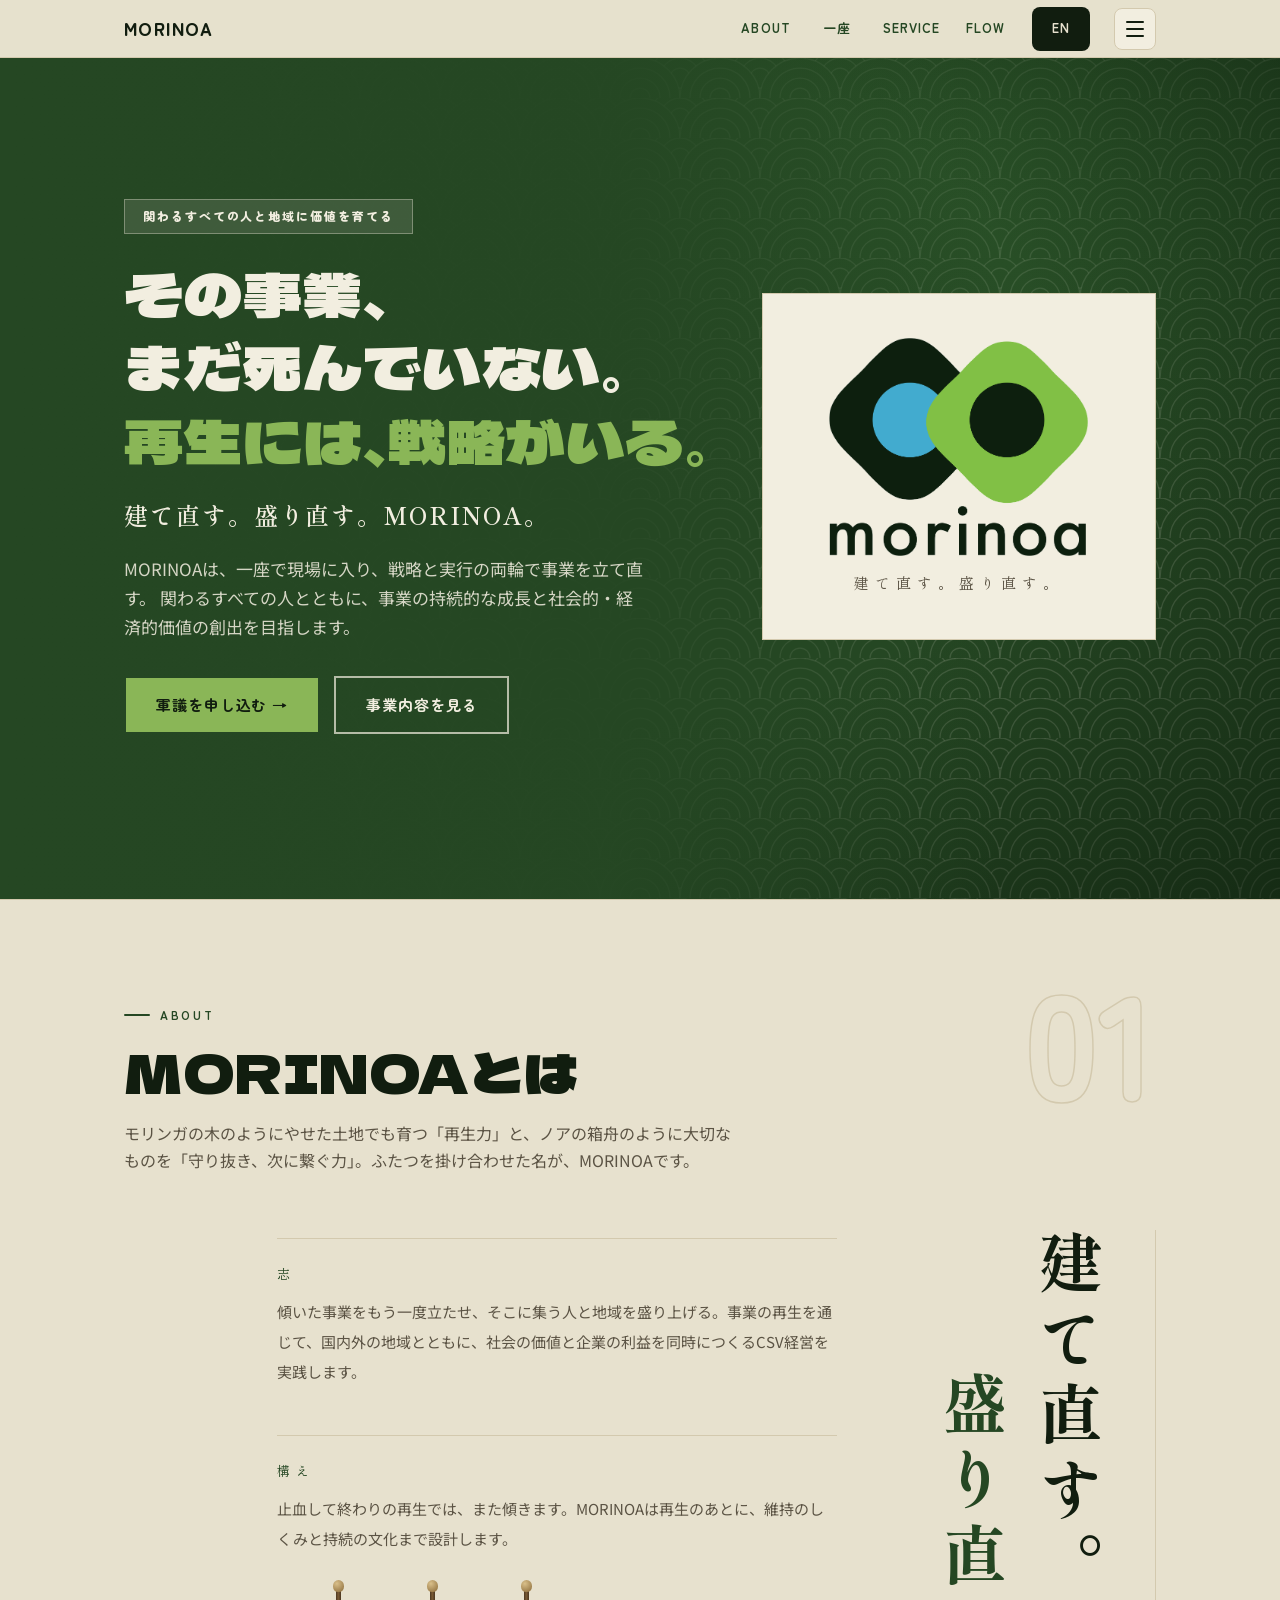
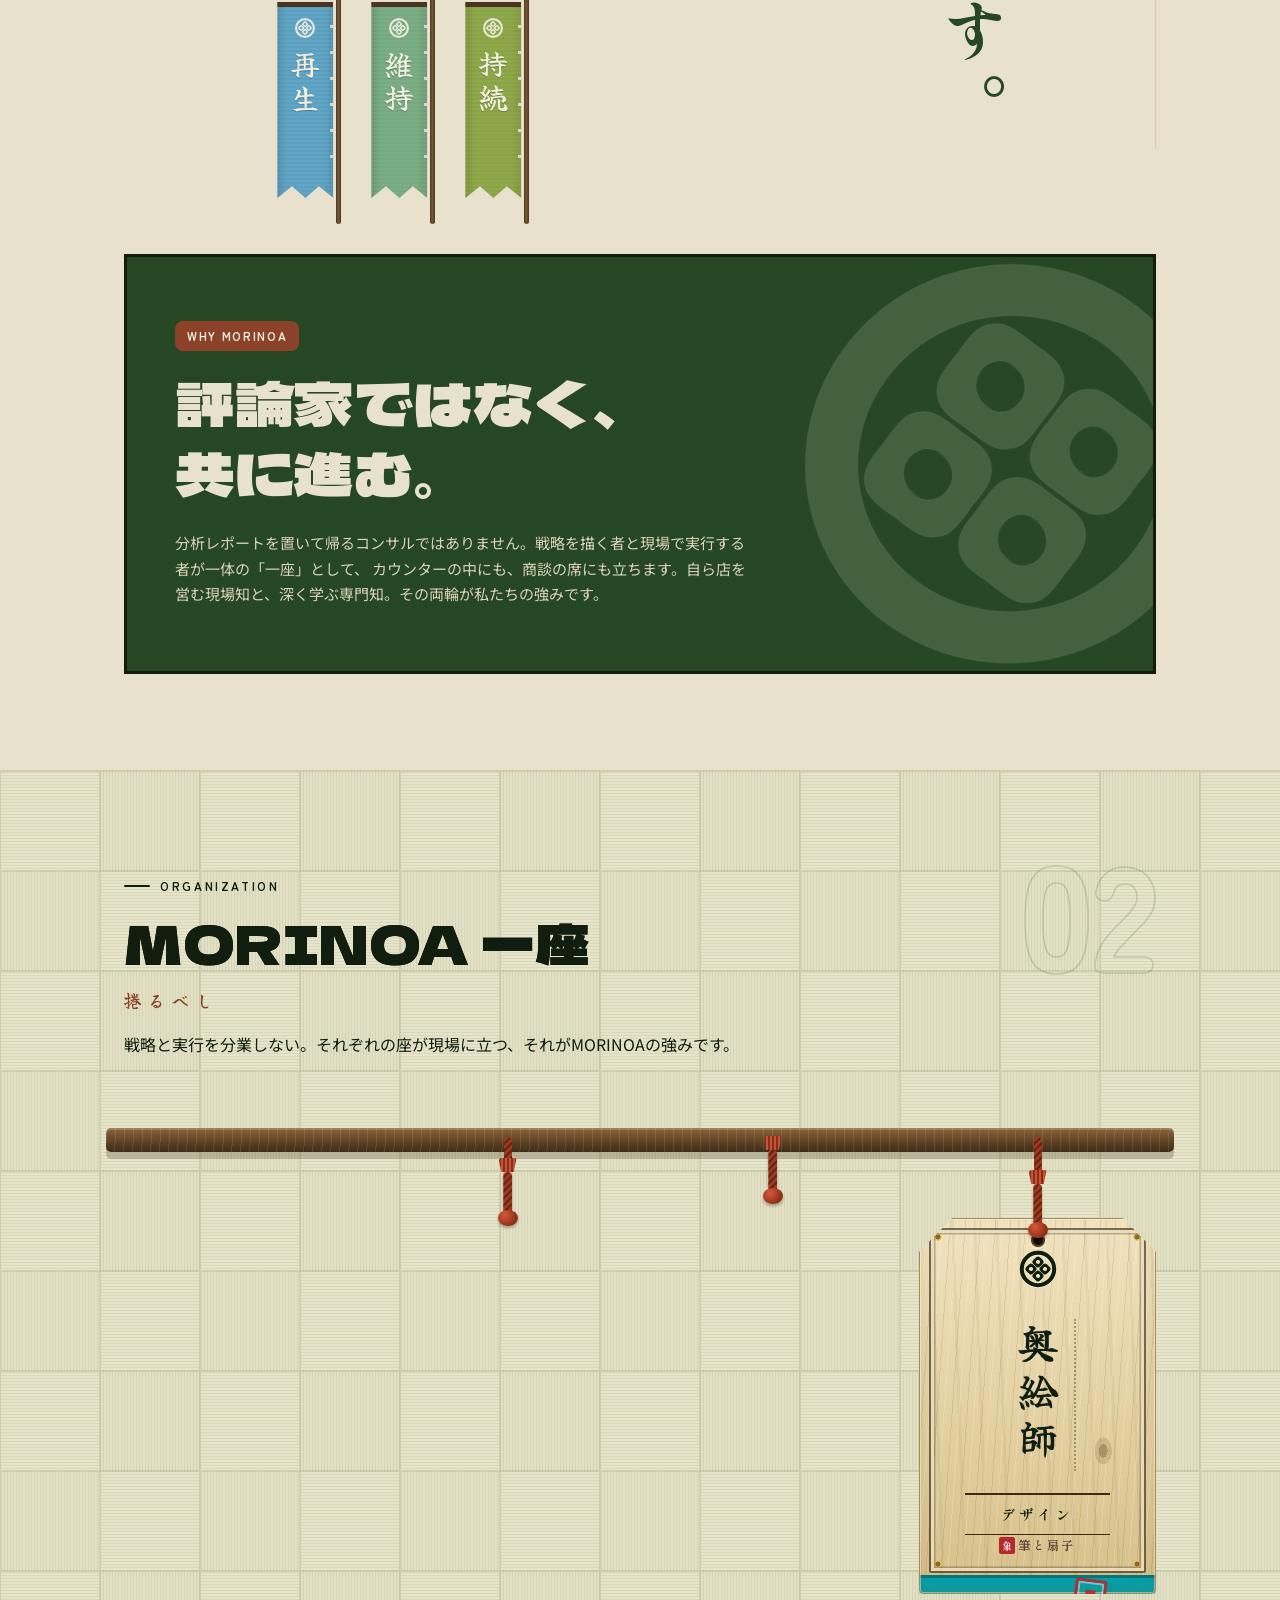
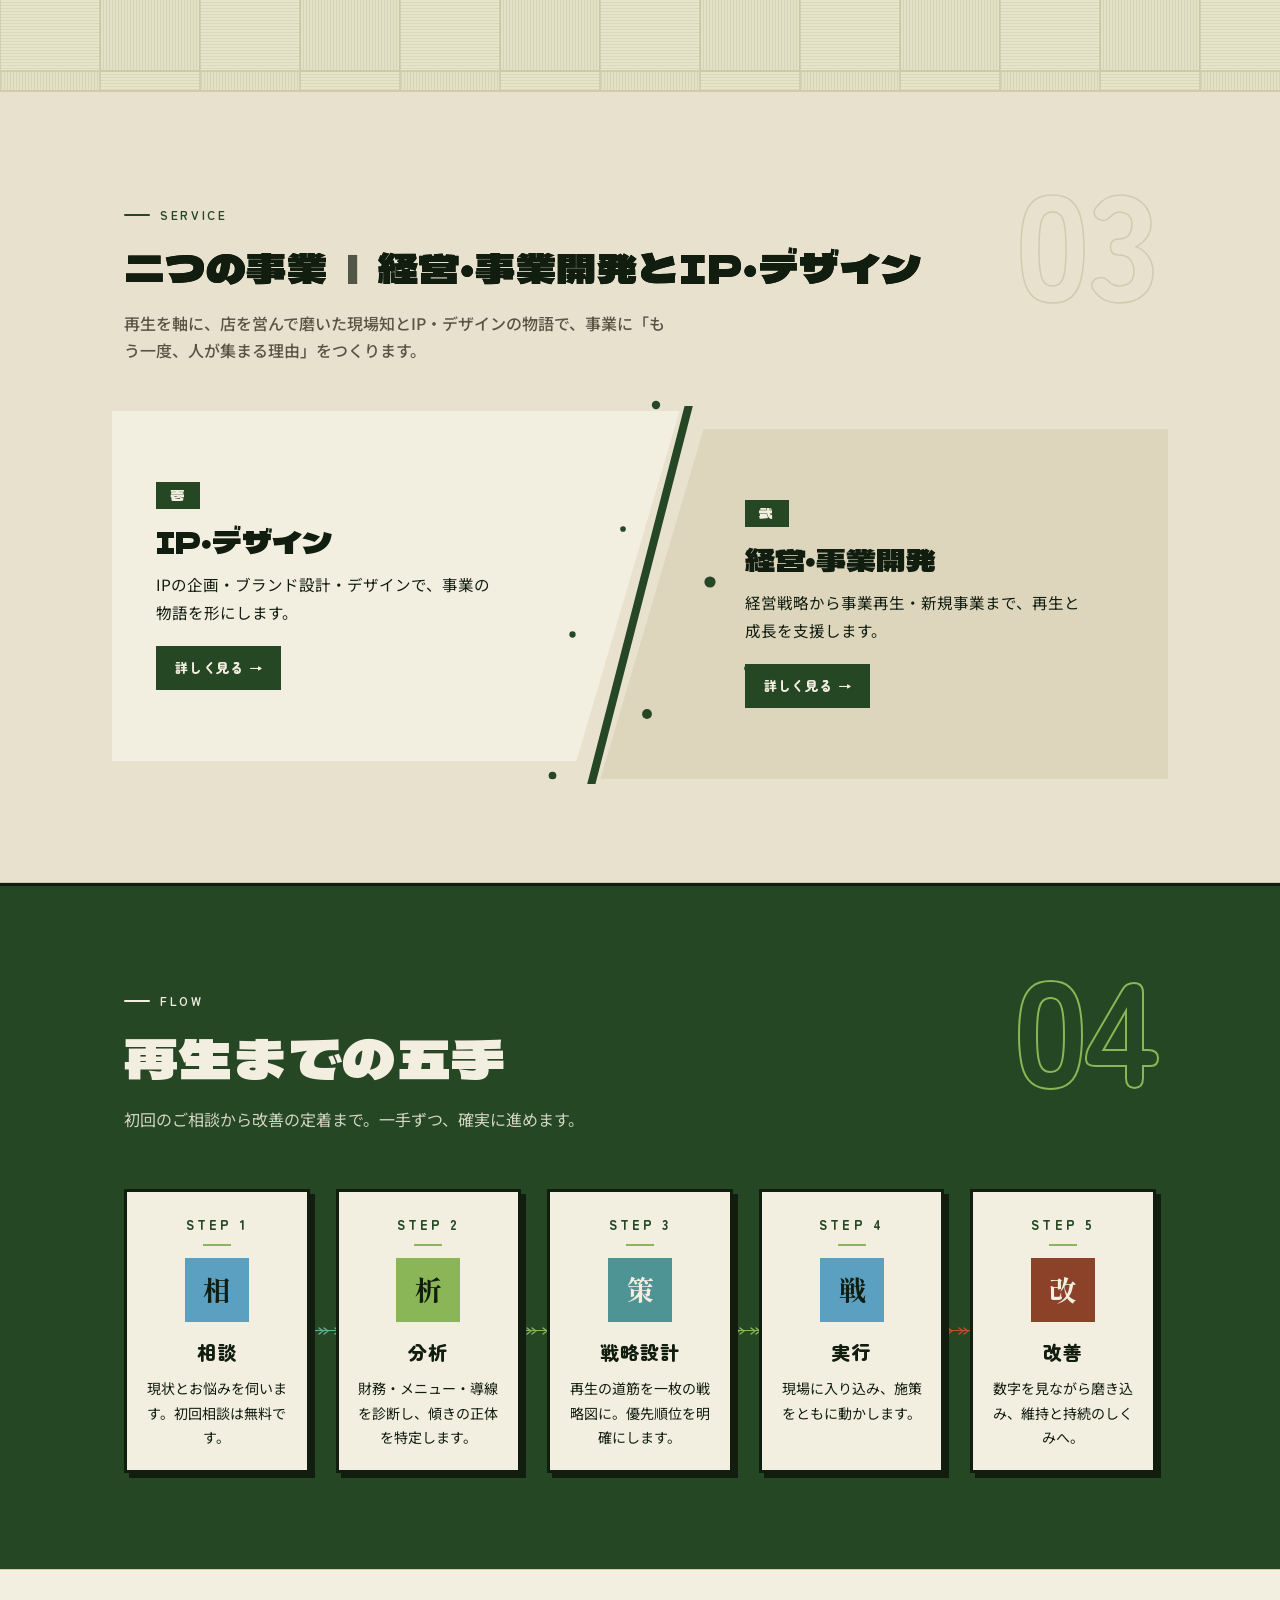
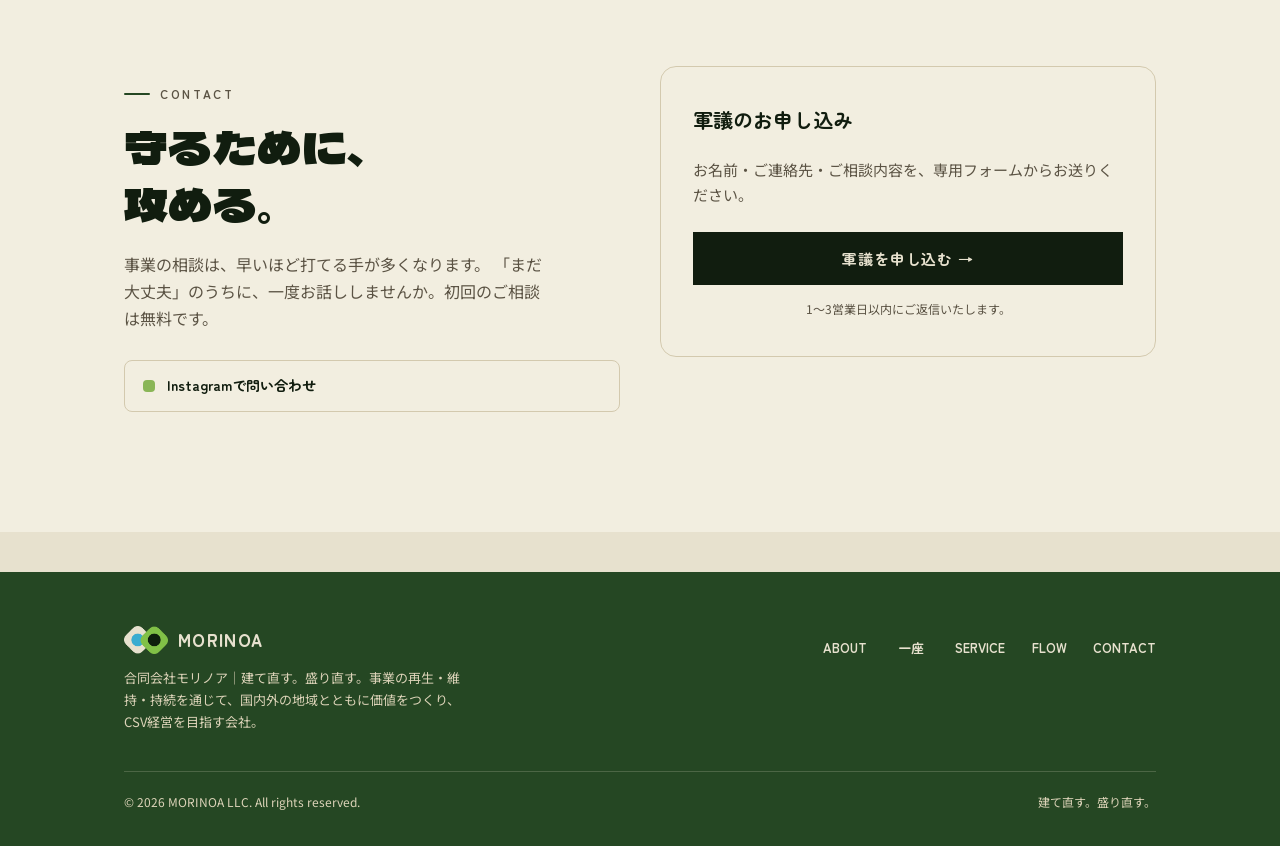
==== commit eae5725e: "Add English version (/en/) with header language switch Vertical Japanese text is kept on purpose; th" ====
--- a/index.html
+++ b/index.html
@@ -6,6 +6,9 @@
 <title>MORINOA｜建て直す。盛り直す。— 事業再生とCSV経営の一座</title>
 <meta name="description" content="MORINOA（モリノア）は、事業の再生・維持・持続を通じて、国内外の地域とともに価値をつくり、CSV経営を目指す会社。経営・事業開発とIP・デザインの二つの事業を展開します。">
 <link rel="canonical" href="https://morinoa.com/">
+<link rel="alternate" hreflang="ja" href="https://morinoa.com/">
+<link rel="alternate" hreflang="en" href="https://morinoa.com/en/">
+<link rel="alternate" hreflang="x-default" href="https://morinoa.com/">
 <meta property="og:type" content="website">
 <meta property="og:site_name" content="MORINOA">
 <meta property="og:locale" content="ja_JP">
@@ -75,6 +78,7 @@
 .hero .btn-primary{background:#8AB657 !important;color:#111D0F !important;border-color:#254723 !important;}
 .hero .btn-secondary{background:transparent !important;color:#F2EEE0 !important;border-color:rgba(242,238,224,.7) !important;}
 </style>
+<style>@media(max-width:900px),(pointer:coarse){.menu-pc{display:none !important}}</style>
 </head>
 <body>
 <svg width="0" height="0" style="position:absolute" aria-hidden="true" focusable="false"><defs>
@@ -99,7 +103,7 @@
       <li><a href="#org">一座</a></li>
       <li><a href="#service">SERVICE</a></li>
       <li><a href="#flow">FLOW</a></li>
-      <li class="cta-li"><a class="nav-cta" href="#contact">相談する</a></li>
+      <li class="cta-li"><a class="nav-cta lang-switch" href="en/" lang="en" hreflang="en">EN</a></li>
       <li class="menu-li"><button class="menu-btn" type="button" aria-label="メニューを開く" aria-expanded="false" aria-controls="site-menu"><span></span><span></span><span></span></button></li>
     </ul>
   </div>
@@ -117,6 +121,7 @@
         <p class="menu-head">事業</p>
         <a href="service-ip.html"><span class="menu-num">壱</span>IP・デザイン</a>
         <a href="service-support.html"><span class="menu-num">弐</span>経営・事業開発</a>
+        <a class="menu-pc" href="irori.html"><span class="menu-num">参</span>IRORI</a>
       </div>
       <div class="menu-col">
         <p class="menu-head">つながる</p>
@@ -392,8 +397,8 @@
 </footer>
 
 <script src="js/train.js?v=20261109a"></script>
-<script src="js/main.js?v=20261029b"></script>
-<script src="js/motion.js?v=20261029b"></script>
-<script src="js/hero-rubber.js?v=20261109c"></script>
+<script src="js/main.js?v=20261126a"></script>
+<script src="js/motion.js?v=20261126a"></script>
+<script src="js/hero-rubber.js?v=20261109d"></script>
 </body>
 </html>
